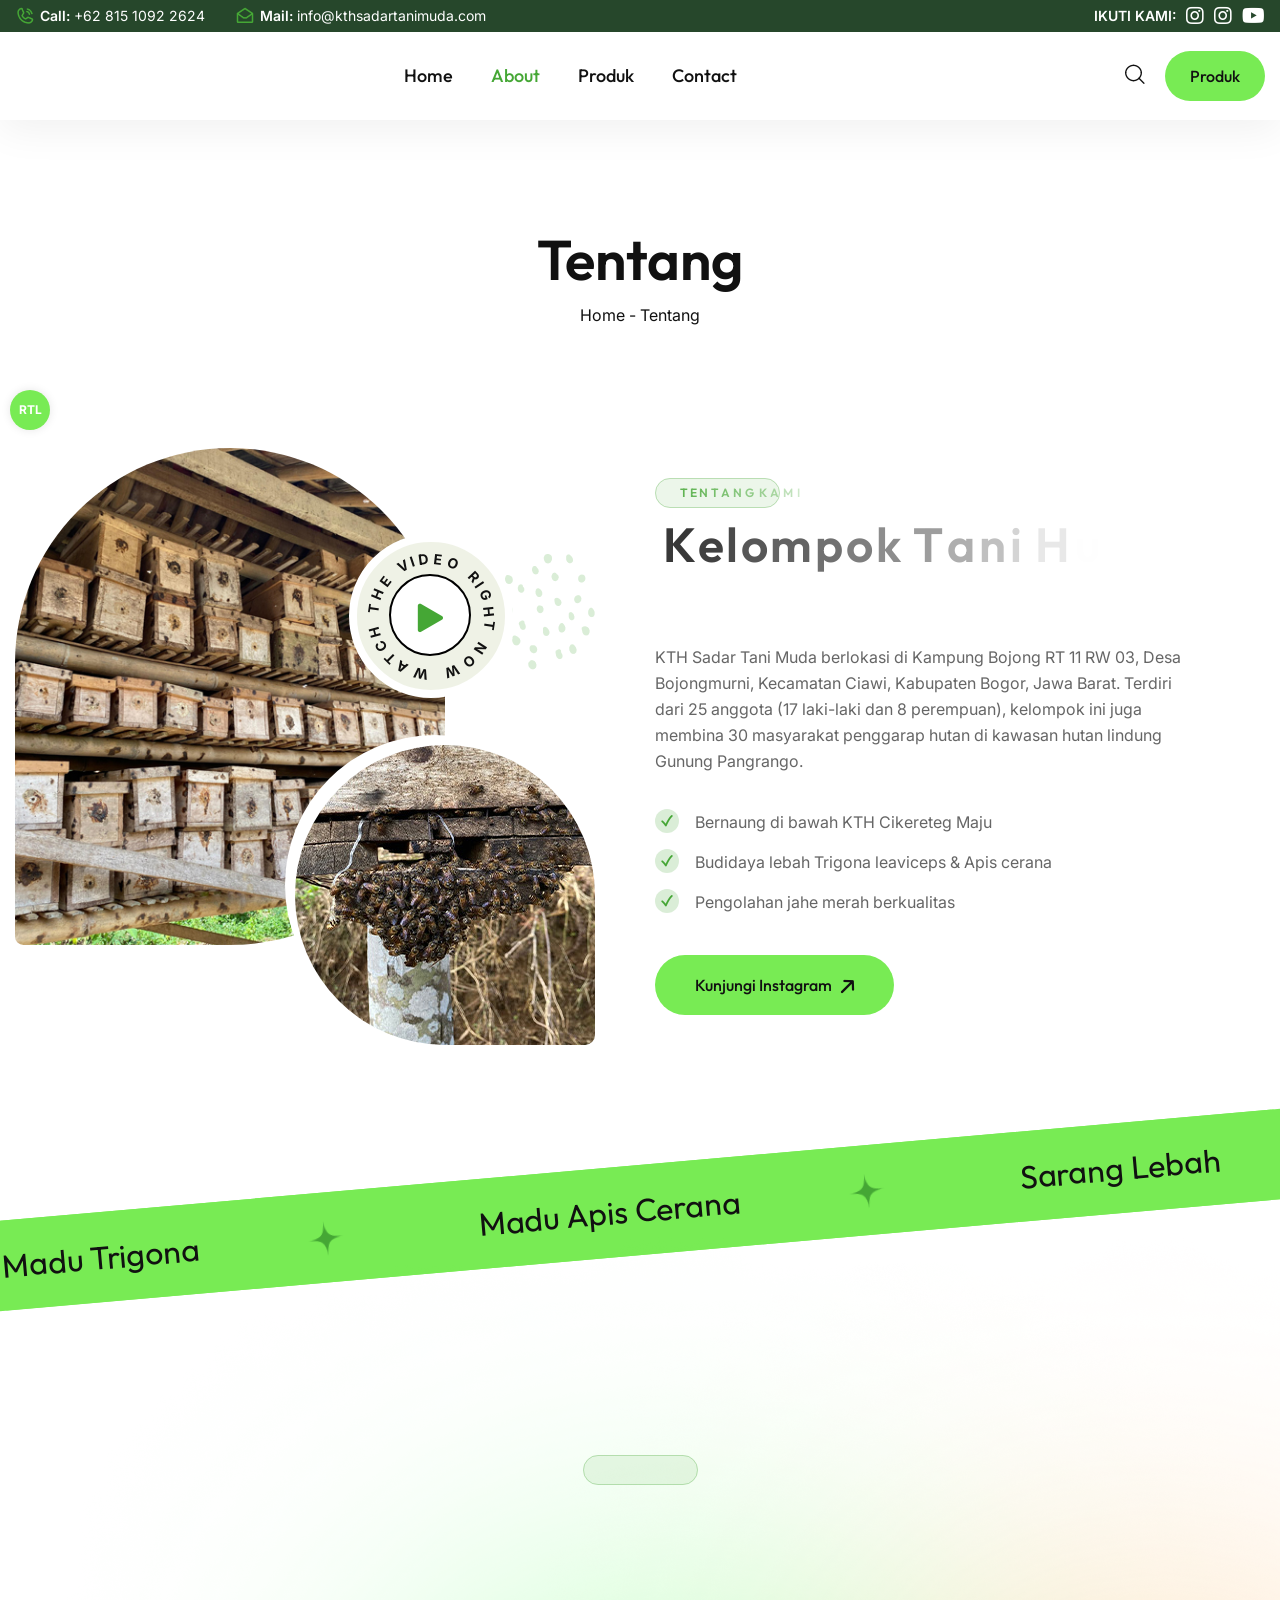
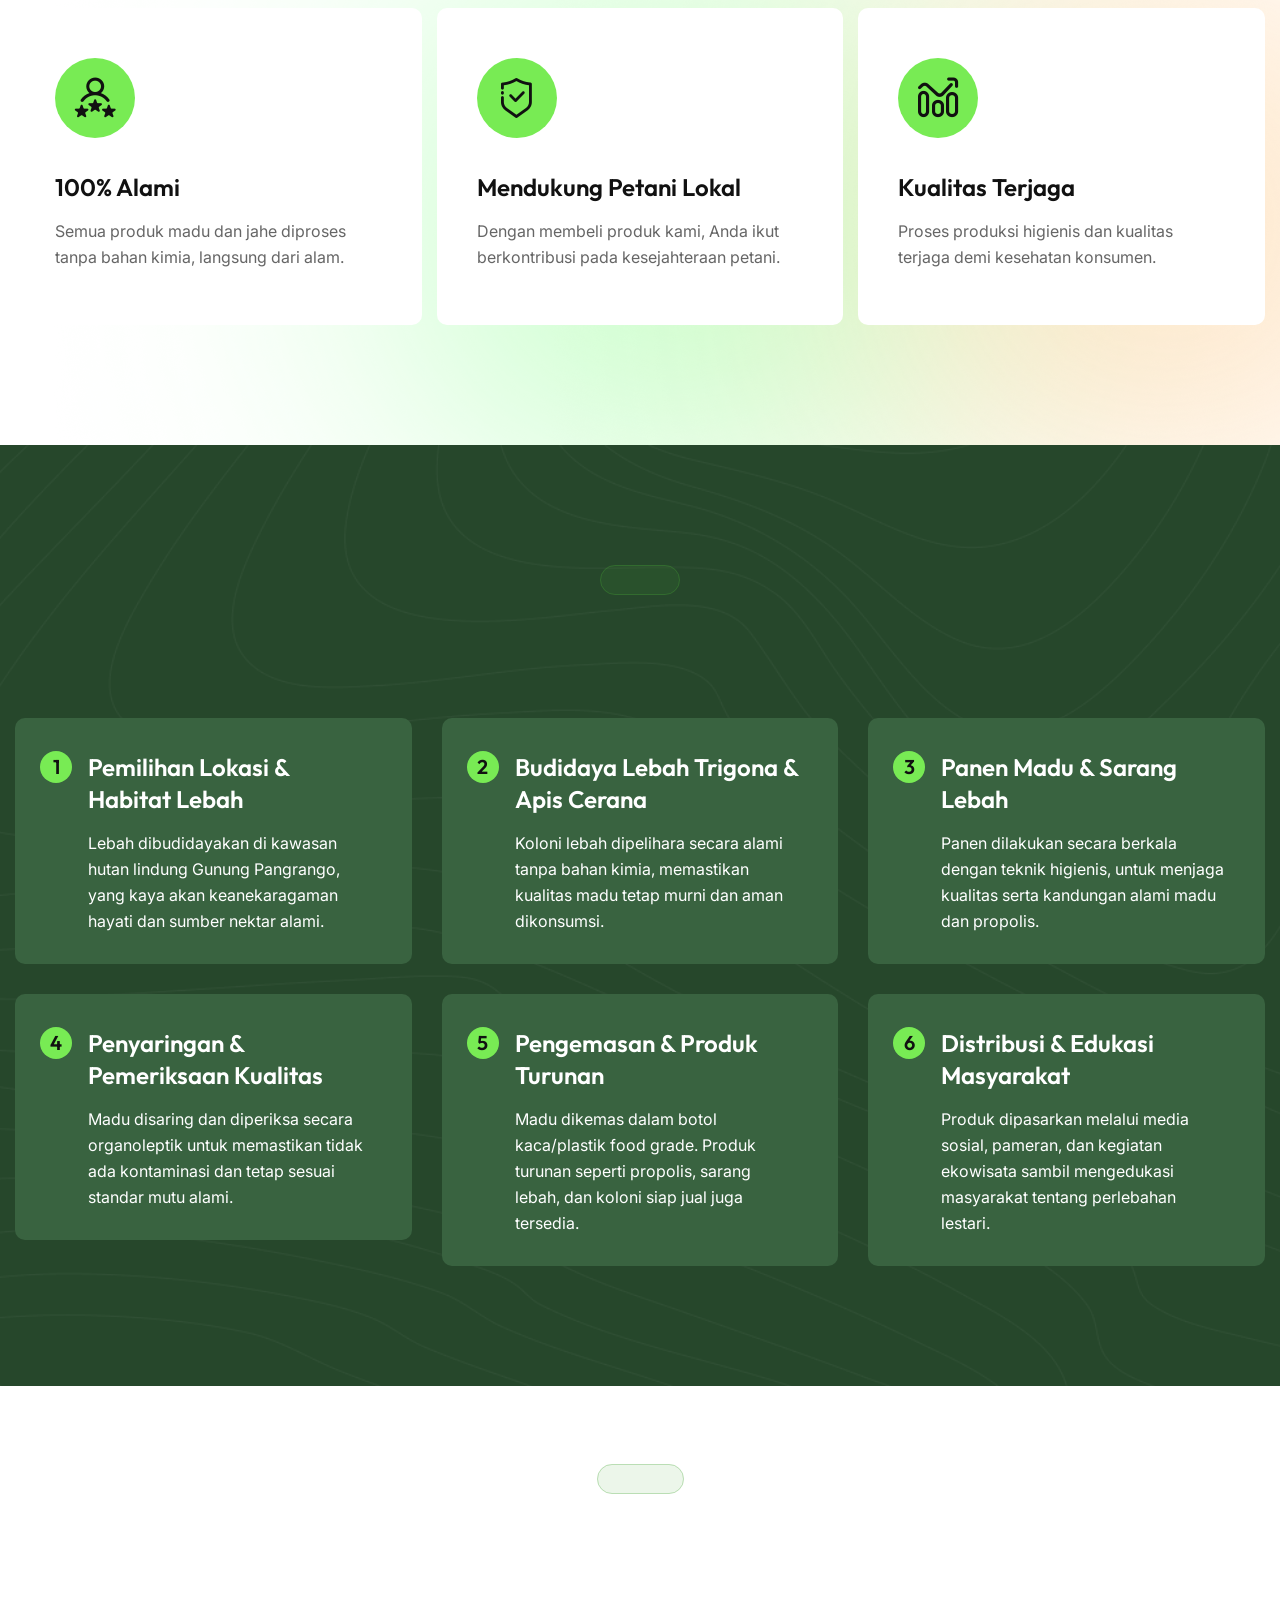
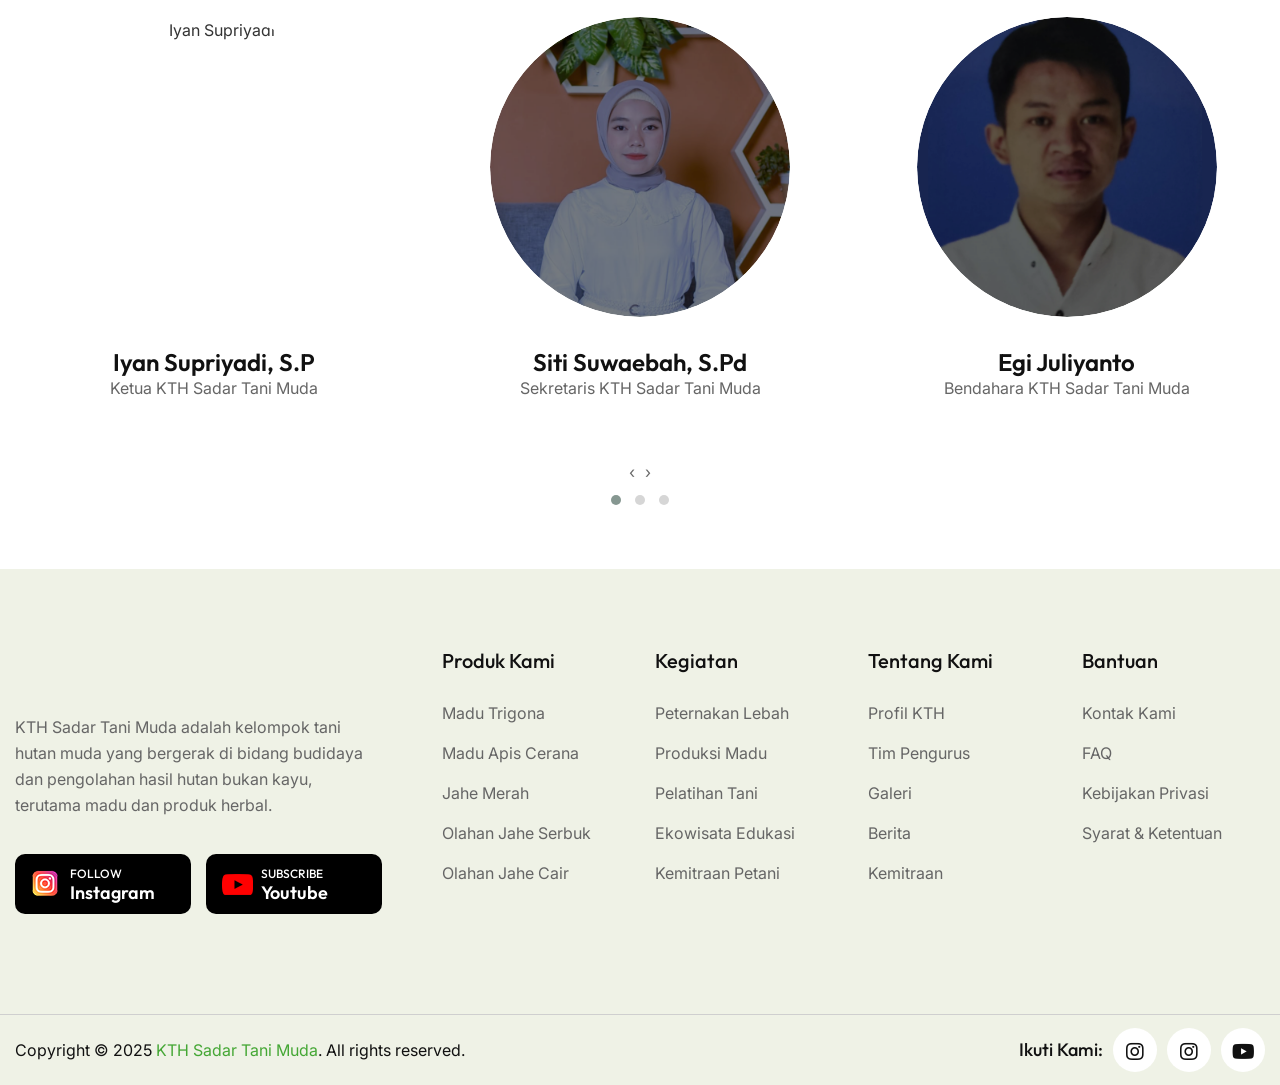
==== about.html @ c71a638d "first commit" ====
<!DOCTYPE html>
<html lang="en">
<head>
<meta charset="utf-8">
<meta http-equiv="X-UA-Compatible" content="IE=edge">
<meta name="viewport" content="width=device-width, initial-scale=1.0, maximum-scale=1.0, user-scalable=0">

<title>KTH Sadar Tani Muda - Desa Bojongmurni</title>

<!-- Fav Icon -->
<link rel="icon" href="assets/images/logo_kth.ico" type="image/x-icon">

<!-- Google Fonts -->
<link href="https://fonts.googleapis.com/css2?family=Outfit:wght@100..900&display=swap" rel="stylesheet">
<link href="https://fonts.googleapis.com/css2?family=Inter:wght@100..900&family=Outfit:wght@100..900&display=swap" rel="stylesheet">

<!-- Stylesheets -->
<link href="assets/css/font-awesome-all.css" rel="stylesheet">
<link href="assets/css/flaticon.css" rel="stylesheet">
<link href="assets/css/owl.css" rel="stylesheet">
<link href="assets/css/bootstrap.css" rel="stylesheet">
<link href="assets/css/jquery.fancybox.min.css" rel="stylesheet">
<link href="assets/css/animate.css" rel="stylesheet">
<link href="assets/css/nice-select.css" rel="stylesheet">
<link href="assets/css/odometer.css" rel="stylesheet">
<link href="assets/css/elpath.css" rel="stylesheet">
<link href="assets/css/color.css" id="jssDefault" rel="stylesheet">
<link href="assets/css/rtl.css" rel="stylesheet">
<link href="assets/css/style.css" rel="stylesheet">
<link href="assets/css/module-css/header.css" rel="stylesheet">
<link href="assets/css/module-css/page-title.css" rel="stylesheet">
<link href="assets/css/module-css/about.css" rel="stylesheet">
<link href="assets/css/module-css/clients.css" rel="stylesheet">
<link href="assets/css/module-css/chooseus.css" rel="stylesheet">
<link href="assets/css/module-css/industries.css" rel="stylesheet">
<link href="assets/css/module-css/team.css" rel="stylesheet">
<link href="assets/css/module-css/testimonial.css" rel="stylesheet">
<link href="assets/css/module-css/subscribe.css" rel="stylesheet">
<link href="assets/css/module-css/footer.css" rel="stylesheet">
<link href="assets/css/responsive.css" rel="stylesheet">
<link href="assets/css/module-css/process.css" rel="stylesheet">

</head>


<!-- page wrapper -->
<body>

    <div class="boxed_wrapper ltr">


        <!-- preloader -->
        <div class="loader-wrap">
            <div class="preloader">
                <div class="preloader-close"><i class="icon-27"></i></div>
                <div id="handle-preloader" class="handle-preloader">
                    <div class="animation-preloader">
                        <div class="spinner"></div>
                        <div class="txt-loading">
                            <span data-text-preloader="s" class="letters-loading">
                                s
                            </span>
                            <span data-text-preloader="a" class="letters-loading">
                                a
                            </span>
                            <span data-text-preloader="d" class="letters-loading">
                                d
                            </span>
                            <span data-text-preloader="a" class="letters-loading">
                                a
                            </span>
                            <span data-text-preloader="r" class="letters-loading">
                                r
                            </span>
                            <span data-text-preloader=" " class="letters-loading">
                                
                            </span>
                            <span data-text-preloader="t" class="letters-loading">
                                t
                            </span>
                            <span data-text-preloader="a" class="letters-loading">
                                a
                            </span>
                            <span data-text-preloader="n" class="letters-loading">
                                n
                            </span>
                            <span data-text-preloader="i" class="letters-loading">
                                i
                            </span>
                        </div>
                    </div>  
                </div>
            </div>
        </div>
        <!-- preloader end -->


        <!-- page-direction -->
        <div class="page_direction">
            <div class="demo-rtl direction_switch"><button class="rtl">RTL</button></div>
            <div class="demo-ltr direction_switch"><button class="ltr">LTR</button></div>
        </div>
        <!-- page-direction end -->


        <!--Search Popup-->
        <div id="search-popup" class="search-popup">
            <div class="popup-inner">
                <div class="upper-box">
                    <figure class="logo-box"><a href="index.html"><img src="assets/images/Logo_kth@4x-8.png" style="height: 45px; width: auto;" alt=""></a></figure>
                    <div class="close-search"><span class="icon-27"></span></div>
                </div>
                <div class="overlay-layer"></div>
                <div class="auto-container">
                    <div class="search-form">
                        <form method="post" action="index.html">
                            <div class="form-group">
                                <fieldset>
                                    <input type="search" class="form-control" name="search-input" value="" placeholder="Type your keyword and hit" required >
                                    <button type="submit"><i class="icon-1"></i></button>
                                </fieldset>
                            </div>
                        </form>
                    </div>
                </div>
            </div>
        </div>


        <!-- main header -->
        <header class="main-header header-style-three">
            <!-- header-top -->
<div class="header-top">
    <div class="auto-container">
        <div class="top-inner">
            <ul class="info">
                <li>
                    <img src="assets/images/icons/icon-6.png" alt="">
                    Call: <a href="tel:+6281510922624">+62 815 1092 2624</a>
                </li>
                <li>
                    <img src="assets/images/icons/icon-7.png" alt="">
                    Mail: <a href="mailto:info@kthsadartanimuda.com">info@kthsadartanimuda.com</a>
                </li>
            </ul>
            <div class="right-column">
                <ul class="social-links">
                    <li><span>Ikuti kami:</span></li>
                    <li>
                        <a href="https://www.instagram.com/kth_sadartanimuda/" target="_blank" title="Instagram KTH">
                            <i class="fab fa-instagram"></i>
                        </a>
                    </li>
                    <li>
                        <a href="https://www.instagram.com/pojok_raw_honey/" target="_blank" title="Instagram Produk">
                            <i class="fab fa-instagram"></i>
                        </a>
                    </li>
                    <li>
                        <a href="https://www.youtube.com/channel/UCb1nv2_lHt9W5WGYycVkCBQ/featured" target="_blank" title="YouTube">
                            <i class="fab fa-youtube"></i>
                        </a>
                    </li>
                </ul>
            </div>
        </div>
    </div>
</div>
<!-- header-lower -->


            <div class="header-lower">
                <div class="auto-container">
                    <div class="outer-box">
                        <figure class="logo-box"><a href="index.html"><img src="assets/images/Logo_kth@4x-8.png" style="height: 45px; width: auto;" alt=""></a></figure>
                        <div class="menu-area">
                            <!--Mobile Navigation Toggler-->
                            <div class="mobile-nav-toggler">
                                <i class="icon-bar"></i>
                                <i class="icon-bar"></i>
                                <i class="icon-bar"></i>
                            </div>
                            <nav class="main-menu navbar-expand-md navbar-light clearfix">
                                <div class="collapse navbar-collapse show clearfix" id="navbarSupportedContent">
                                    <ul class="navigation clearfix">
                                        <li><a href="index.html">Home</a>
                                        </li> 
                                        <li class="current"><a href="about.html">About</a></li>
                                        <li><a href="service.html">Produk</a>
                                        </li> 
                                        <li><a href="contact.html">Contact</a></li> 
                                    </ul>
                                </div>
                            </nav>
                        </div>
                        <div class="menu-right-content">
                            <div class="search-btn mr_20"><button class="search-toggler"><i class="icon-1"></i></button></div>
                            
                            <div class="btn-box"><a href="service.html" class="theme-btn btn-one">Produk</a></div>
                        </div>
                    </div>
                </div>
            </div>

            <!--sticky Header-->
            <div class="sticky-header">
                <div class="outer-container">
                    <div class="outer-box">
                        <figure class="logo-box"><a href="index.html"><img src="assets/images/Logo_kth@4x-8.png" style="height: 45px; width: auto;" alt=""></a></figure>
                        <div class="menu-area">
                            <nav class="main-menu clearfix">
                                <!--Keep This Empty / Menu will come through Javascript-->
                            </nav>
                        </div>
                        <div class="menu-right-content">
                            <div class="search-btn mr_20"><button class="search-toggler"><i class="icon-1"></i></button></div>
                            
                            <div class="btn-box"><a href="service.html" class="theme-btn btn-one">Produk</a></div>
                        </div>
                    </div>
                </div>
            </div>
        </header>
        <!-- main-header end -->


        <!-- Mobile Menu  -->
<div class="mobile-menu">
    <div class="menu-backdrop"></div>
    <div class="close-btn"><i class="fas fa-times"></i></div>
    <nav class="menu-box">
        <div class="nav-logo">
            <a href="index.html">
                <img src="assets/images/logo_kth2@4x-8.png" alt="KTH Logo" title="KTH Sadar Tani Muda">
            </a>
        </div>
        <div class="menu-outer">
            <!--Here Menu Will Come Automatically Via Javascript / Same Menu as in Header-->
        </div>
        <div class="contact-info">
            <h4>Kontak Kami</h4>
            <ul>
                <li>Desa Bojongmurni, Kec Ciawi, Kab Bogor</li>
                <li><a href="tel:+6281510922624">+62 815-1092-2624</a></li>
                <li><a href="mailto:kthsadartanimuda@gmail.com">kthsadartanimuda@gmail.com</a></li>
            </ul>
        </div>
        <div class="social-links">
            <ul class="clearfix">
                <li>
                    <a href="https://www.instagram.com/kth_sadartanimuda/" target="_blank">
                        <span class="fab fa-instagram"></span>
                    </a>
                </li>
                <li>
                    <a href="https://www.instagram.com/pojok_raw_honey/" target="_blank">
                        <span class="fab fa-instagram"></span>
                    </a>
                </li>
                <li>
                    <a href="https://www.youtube.com/channel/UCb1nv2_lHt9W5WGYycVkCBQ/featured" target="_blank">
                        <span class="fab fa-youtube"></span>
                    </a>
                </li>
            </ul>
        </div>
    </nav>
</div>
<!-- End Mobile Menu -->



        <!-- page-title -->
        <section class="page-title centred pt_110">
            <div class="auto-container">
                <div class="content-box">
                    <h1>Tentang</h1>
                    <ul class="bread-crumb clearfix">
                        <li><a href="index.html">Home</a></li>
                        <li>-</li>
                        <li>Tentang</li>
                    </ul>
                </div>
            </div>
        </section>
        <!-- page-title end -->


        <!-- about-style-three -->
<section class="about-style-three about-style-five">
    <div class="auto-container">
        <div class="row align-items-center">
            <!-- Left Column: Video and Images -->
            <div class="col-lg-6 col-md-12 col-sm-12 video-column">
                <div class="video_block_two">
                    <div class="video-box p_relative pb_100 pr_150 mr_30">
                        <figure class="image image-1"><img src="assets/images/resource/about-1.jpg" alt=""></figure>
                        <figure class="image image-2 z_1 p_absolute r_0 b_0"><img src="assets/images/resource/about-2.jpg" alt=""></figure>
                        <div class="shape" style="background-image: url(assets/images/shape/shape-22.png);"></div>
                        <div class="video-content">
                            <div class="curve-text z_2">
                                <span class="curved-circle">watch&nbsp;&nbsp;the&nbsp;&nbsp;video&nbsp;&nbsp;right&nbsp;&nbsp;now&nbsp;&nbsp;</span>
                            </div>
                            <a href="https://www.youtube.com/channel/UCb1nv2_lHt9W5WGYycVkCBQ/featured" class="lightbox-image video-btn" data-caption=""><i class="icon-8"></i></a>
                        </div>
                    </div>
                </div>
            </div>

            <!-- Right Column: Content -->
            <div class="col-lg-6 col-md-12 col-sm-12 content-column">
                <div class="content_block_one">
                    <div class="content-box mr_80">
                        <div class="sec-title pb_20 sec-title-animation animation-style2">
                            <span class="sub-title mb_10 title-animation">Tentang Kami</span>
                            <h2 class="title-animation">Kelompok Tani Hutan Sadar Tani Muda</h2>
                        </div>
                        <div class="text-box">
                            <p>KTH Sadar Tani Muda berlokasi di Kampung Bojong RT 11 RW 03, Desa Bojongmurni, Kecamatan Ciawi, Kabupaten Bogor, Jawa Barat. Terdiri dari 25 anggota (17 laki-laki dan 8 perempuan), kelompok ini juga membina 30 masyarakat penggarap hutan di kawasan hutan lindung Gunung Pangrango.</p>
                            <ul class="list-style-one mb_40 clearfix">
                                <li>Bernaung di bawah KTH Cikereteg Maju</li>
                                <li>Budidaya lebah Trigona leaviceps & Apis cerana</li>
                                <li>Pengolahan jahe merah berkualitas</li>
                            </ul>
                        </div>
                        <div class="btn-box">
                            <a href="https://www.instagram.com/kth_sadartanimuda/" class="theme-btn btn-one" target="_blank"><span>Kunjungi Instagram</span></a>
                        </div>
                    </div>
                </div>
            </div>
        </div>
    </div>
</section>
<!-- about-style-three end -->


<div class="slide-text">
    <div class="text-inner">
        <ul class="text-list">
            <li>Madu Trigona</li>
            <li>Madu Apis Cerana</li>
            <li>Sarang Lebah</li>
            <li>Propolis Alami</li>
            <li>Koloni Lebah Siap Budidaya</li>
            <li>Pelatihan Budidaya Lebah</li>
            <li>Peternakan Lebah Mandiri</li>
            <li>Produk Inovatif dari Madu</li>
            <li>Wisata Edukasi Lebah</li>
            <li>Kemitraan Perlebahan</li>
            <li>Madu Trigona</li>
            <li>Madu Apis Cerana</li>
            <li>Sarang Lebah</li>
            <li>Propolis Alami</li>
            <li>Koloni Lebah Siap Budidaya</li>
            <li>Pelatihan Budidaya Lebah</li>
            <li>Peternakan Lebah Mandiri</li>
            <li>Produk Inovatif dari Madu</li>
            <li>Wisata Edukasi Lebah</li>
            <li>Kemitraan Perlebahan</li>
        </ul>
    </div>
</div>

<!-- chooseus-section -->
<section class="chooseus-section pt_200 pb_90">
    <div class="pattern-layer" style="background-image: url(assets/images/shape/shape-2.png);"></div>
    <div class="auto-container">
        <div class="sec-title centred pb_60 sec-title-animation animation-style2">
            <span class="sub-title mb_10 title-animation">Kenapa Kami</span>
            <h2 class="title-animation">Keunggulan Produk KTH</h2>
        </div>
        <div class="inner-container">
            <div class="row clearfix">
                <div class="col-lg-4 col-md-6 col-sm-12 chooseus-block">
                    <div class="chooseus-block-one">
                        <div class="inner-box">
                            <div class="icon-box"><i class="icon-4"></i></div>
                            <h3><a href="#">100% Alami</a></h3>
                            <p>Semua produk madu dan jahe diproses tanpa bahan kimia, langsung dari alam.</p>
                        </div>
                    </div>
                </div>
                <div class="col-lg-4 col-md-6 col-sm-12 chooseus-block">
                    <div class="chooseus-block-one">
                        <div class="inner-box">
                            <div class="icon-box"><i class="icon-5"></i></div>
                            <h3><a href="#">Mendukung Petani Lokal</a></h3>
                            <p>Dengan membeli produk kami, Anda ikut berkontribusi pada kesejahteraan petani.</p>
                        </div>
                    </div>
                </div>
                <div class="col-lg-4 col-md-6 col-sm-12 chooseus-block">
                    <div class="chooseus-block-one">
                        <div class="inner-box">
                            <div class="icon-box"><i class="icon-6"></i></div>
                            <h3><a href="#">Kualitas Terjaga</a></h3>
                            <p>Proses produksi higienis dan kualitas terjaga demi kesehatan konsumen.</p>
                        </div>
                    </div>
                </div>
            </div>
        </div>
    </div>
</section>
<!-- chooseus-section end -->

<!-- process-section -->
<section class="process-section pt_120 pb_90">
    <div class="pattern-layer" style="background-image: url(assets/images/shape/shape-3.png);"></div>
    <div class="auto-container">
        <div class="sec-title light centred pb_60 sec-title-animation animation-style2">
            <span class="sub-title mb_10 title-animation">Proses</span>
            <h2 class="title-animation">Tahapan Produksi Madu KTH Sadar Tani Muda</h2>
        </div>
        <div class="tabs-box">
            <div class="tabs-content">
                <div class="tab active-tab" id="tab-1">
                    <div class="row clearfix">

                        <!-- Step 1 -->
                        <div class="col-lg-4 col-md-6 col-sm-12 processing-block">
                            <div class="processing-block-one">
                                <div class="inner-box">
                                    <span class="count-text">1</span>
                                    <h3><a href="#">Pemilihan Lokasi & Habitat Lebah</a></h3>
                                    <p>Lebah dibudidayakan di kawasan hutan lindung Gunung Pangrango, yang kaya akan keanekaragaman hayati dan sumber nektar alami.</p>
                                </div>
                            </div>
                        </div>

                        <!-- Step 2 -->
                        <div class="col-lg-4 col-md-6 col-sm-12 processing-block">
                            <div class="processing-block-one">
                                <div class="inner-box">
                                    <span class="count-text">2</span>
                                    <h3><a href="#">Budidaya Lebah Trigona & Apis Cerana</a></h3>
                                    <p>Koloni lebah dipelihara secara alami tanpa bahan kimia, memastikan kualitas madu tetap murni dan aman dikonsumsi.</p>
                                </div>
                            </div>
                        </div>

                        <!-- Step 3 -->
                        <div class="col-lg-4 col-md-6 col-sm-12 processing-block">
                            <div class="processing-block-one">
                                <div class="inner-box">
                                    <span class="count-text">3</span>
                                    <h3><a href="#">Panen Madu & Sarang Lebah</a></h3>
                                    <p>Panen dilakukan secara berkala dengan teknik higienis, untuk menjaga kualitas serta kandungan alami madu dan propolis.</p>
                                </div>
                            </div>
                        </div>

                        <!-- Step 4 -->
                        <div class="col-lg-4 col-md-6 col-sm-12 processing-block">
                            <div class="processing-block-one">
                                <div class="inner-box">
                                    <span class="count-text">4</span>
                                    <h3><a href="#">Penyaringan & Pemeriksaan Kualitas</a></h3>
                                    <p>Madu disaring dan diperiksa secara organoleptik untuk memastikan tidak ada kontaminasi dan tetap sesuai standar mutu alami.</p>
                                </div>
                            </div>
                        </div>

                        <!-- Step 5 -->
                        <div class="col-lg-4 col-md-6 col-sm-12 processing-block">
                            <div class="processing-block-one">
                                <div class="inner-box">
                                    <span class="count-text">5</span>
                                    <h3><a href="#">Pengemasan & Produk Turunan</a></h3>
                                    <p>Madu dikemas dalam botol kaca/plastik food grade. Produk turunan seperti propolis, sarang lebah, dan koloni siap jual juga tersedia.</p>
                                </div>
                            </div>
                        </div>

                        <!-- Step 6 -->
                        <div class="col-lg-4 col-md-6 col-sm-12 processing-block">
                            <div class="processing-block-one">
                                <div class="inner-box">
                                    <span class="count-text">6</span>
                                    <h3><a href="#">Distribusi & Edukasi Masyarakat</a></h3>
                                    <p>Produk dipasarkan melalui media sosial, pameran, dan kegiatan ekowisata sambil mengedukasi masyarakat tentang perlebahan lestari.</p>
                                </div>
                            </div>
                        </div>

                    </div>
                </div>
            </div>
        </div>
    </div>
</section>
<!-- process-section end -->

<br>
<br>
<br>


        <!-- team-section -->
<section class="team-section z_1 centred pt_0 pb_0">
    <div class="auto-container">
        <div class="sec-title pb_60 sec-title-animation animation-style2">
            <span class="sub-title mb_10 title-animation">Tim Kami</span>
            <h2 class="title-animation">KTH Sadar Tani Muda</h2>
        </div>

        <div class="team-carousel owl-carousel owl-theme">

            <!-- Ketua -->
            <div class="team-block-one">
                <div class="inner-box">
                    <div class="image-box">
                        <figure class="image"><img src="assets/images/ketua.png" style="width: 300px; height: 300px; filter: brightness(50%);" alt="Iyan Supriyadi"></figure>
                        <figure class="overlay-image"><img src="assets/images/ketua.png" style="width: 300px; height: 300px;" alt="Iyan Supriyadi"></figure>
                    </div>
                    <div class="lower-content">
                        <h3>Iyan Supriyadi, S.P</h3>
                        <span class="designation">Ketua KTH Sadar Tani Muda</span>
                    </div>
                </div>
            </div>

            <!-- Sekretaris -->
            <div class="team-block-one">
                <div class="inner-box">
                    <div class="image-box">
                        <figure class="image"><img src="assets/images/siti.png" style="width: 300px; height: 300px; filter: brightness(50%);" alt="Iyan Supriyadi"></figure>
                        <figure class="overlay-image"><img src="assets/images/siti.png" style="width: 300px; height: 300px;" alt="Iyan Supriyadi"></figure>
                    </div>
                    <div class="lower-content">
                        <h3>Siti Suwaebah, S.Pd</h3>
                        <span class="designation">Sekretaris KTH Sadar Tani Muda</span>
                    </div>
                </div>
            </div>

            <!-- Bendahara -->
            <div class="team-block-one">
                <div class="inner-box">
                    <div class="image-box">
                        <figure class="image"><img src="assets/images/bendahara.png" style="width: 300px; height: 300px; filter: brightness(50%);" alt="Egi Juliyanto"></figure>
                        <figure class="overlay-image"><img src="assets/images/bendahara.png" style="width: 300px; height: 300px;" alt="Egi Juliyanto"></figure>
                    </div>
                    <div class="lower-content">
                        <h3>Egi Juliyanto</h3>
                        <span class="designation">Bendahara KTH Sadar Tani Muda</span>
                    </div>
                </div>
            </div>

            <!-- Anggota -->
            <div class="team-block-one">
                <div class="inner-box">
                    <div class="image-box">
                        <figure class="image"><img src="assets/images/sidiq.png" style="width: 300px; height: 300px; filter: brightness(50%);" alt="Muhammad Sidiq Haryadi S"></figure>
                        <figure class="overlay-image"><img src="assets/images/sidiq.png" style="width: 300px; height: 300px;" alt="Muhammad Sidiq Haryadi S"></figure>
                    </div>
                    <div class="lower-content">
                        <h3>Muhammad Sidiq Haryadi S</h3>
                        <span class="designation">J0417221087</span>
                    </div>
                </div>
            </div>

            <div class="team-block-one">
                <div class="inner-box">
                    <div class="image-box">
                        <figure class="image"><img src="assets/images/noviana.png" style="width: 300px; height: 300px; filter: brightness(50%);" alt="Noviana Yuliawati"></figure>
                        <figure class="overlay-image"><img src="assets/images/noviana.png" style="width: 300px; height: 300px;" alt="Noviana Yuliawati"></figure>
                    </div>
                    <div class="lower-content">
                        <h3>Noviana Yuliawati</h3>
                        <span class="designation">J0417221025</span>
                    </div>
                </div>
            </div>

            <div class="team-block-one">
                <div class="inner-box">
                    <div class="image-box">
                        <figure class="image"><img src="assets/images/arina.png" style="width: 300px; height: 300px; filter: brightness(50%);" alt="Arina Destyana Chaerani"></figure>
                        <figure class="overlay-image"><img src="assets/images/arina.png" style="width: 300px; height: 300px;" alt="Arina Destyana Chaerani"></figure>
                    </div>
                    <div class="lower-content">
                        <h3>Arina Destyana Chaerani</h3>
                        <span class="designation">J0417221013</span>
                    </div>
                </div>
            </div>

            <div class="team-block-one">
                <div class="inner-box">
                    <div class="image-box">
                        <figure class="image"><img src="assets/images/pesalmen.png" style="width: 300px; height: 300px; filter: brightness(50%);" alt="Pesalmen Butarbutar"></figure>
                        <figure class="overlay-image"><img src="assets/images/pesalmen.png" style="width: 300px; height: 300px;" alt="Pesalmen Butarbutar"></figure>
                    </div>
                    <div class="lower-content">
                        <h3>Pesalmen Butarbutar</h3>
                        <span class="designation">J0317211103</span>
                    </div>
                </div>
            </div>

            <div class="team-block-one">
                <div class="inner-box">
                    <div class="image-box">
                        <figure class="image"><img src="assets/images/bima.png" style="width: 300px; height: 300px; filter: brightness(50%);" alt="Bima Yeremia Hutahaean"></figure>
                        <figure class="overlay-image"><img src="assets/images/bima.png" style="width: 300px; height: 300px;" alt="Bima Yeremia Hutahaean"></figure>
                    </div>
                    <div class="lower-content">
                        <h3>Bima Yeremia Hutahaean</h3>
                        <span class="designation">J0417221060</span>
                    </div>
                </div>
            </div>

            <div class="team-block-one">
                <div class="inner-box">
                    <div class="image-box">
                        <figure class="image"><img src="assets/images/ribka.png" style="width: 300px; height: 300px; filter: brightness(50%);" alt="Ribka Wahyuni"></figure>
                        <figure class="overlay-image"><img src="assets/images/ribka.png" style="width: 300px; height: 300px;" alt="Ribka Wahyuni"></figure>
                    </div>
                    <div class="lower-content">
                        <h3>Ribka Wahyuni</h3>
                        <span class="designation">J0417221031</span>
                    </div>
                </div>
            </div>

        </div>
    </div>
</section>
<!-- team-section end -->


<!-- JQuery & Owl Carousel JS -->
<script src="https://cdnjs.cloudflare.com/ajax/libs/jquery/3.7.1/jquery.min.js"></script>
<script src="https://cdnjs.cloudflare.com/ajax/libs/OwlCarousel2/2.3.4/owl.carousel.min.js"></script>

<script>
$(document).ready(function(){
  $(".team-carousel").owlCarousel({
    loop: true,
    margin: 30,
    nav: true,
    dots: true,
    autoplay: true,
    autoplayTimeout: 4000,
    smartSpeed: 600,
    responsive: {
      0: { items: 1 },
      600: { items: 2 },
      1000: { items: 3 }
    }
  });
});
</script>

<!-- Owl Carousel CSS -->
<link rel="stylesheet" href="https://cdnjs.cloudflare.com/ajax/libs/OwlCarousel2/2.3.4/assets/owl.carousel.min.css" />
<link rel="stylesheet" href="https://cdnjs.cloudflare.com/ajax/libs/OwlCarousel2/2.3.4/assets/owl.theme.default.min.css" />



        <br>
        <br>


        


        <!-- main-footer -->
<footer class="main-footer home-2">
    <div class="widget-section p_relative pt_80 pb_100">
        <div class="auto-container">
            <div class="row clearfix">
                <div class="col-lg-4 col-md-6 col-sm-12 footer-column">
                    <div class="footer-widget logo-widget mr_30">
                        <figure class="footer-logo mb_20">
                            <a href="index.html"><img src="assets/images/Logo_kth@4x-8.png" style="height: 45px; width: auto;" alt=""></a>
                        </figure>
                        <p>KTH Sadar Tani Muda adalah kelompok tani hutan muda yang bergerak di bidang budidaya dan pengolahan hasil hutan bukan kayu, terutama madu dan produk herbal.</p>
                        <div class="download-btn">
                            <a href="https://www.instagram.com/kth_sadartanimuda/" class="play-store">
                                <img src="assets/images/icons/icon-4.png" alt="">
                                <span>Follow</span>
                                Instagram
                            </a>
                            <a href="https://www.youtube.com/channel/UCb1nv2_lHt9W5WGYycVkCBQ/featured" class="play-store">
                                <img src="assets/images/icons/icon-5.png" alt="">
                                <span>Subscribe</span>
                                Youtube
                            </a>
                        </div>
                    </div>
                </div>
                <div class="col-lg-2 col-md-4 col-sm-12 footer-column">
                    <div class="footer-widget links-widget">
                        <div class="widget-title">
                            <h4>Produk Kami</h4>
                        </div>
                        <div class="widget-content">
                            <ul class="links-list clearfix">
                                <li><a href="#">Madu Trigona</a></li>
                                <li><a href="#">Madu Apis Cerana</a></li>
                                <li><a href="#">Jahe Merah</a></li>
                                <li><a href="#">Olahan Jahe Serbuk</a></li>
                                <li><a href="#">Olahan Jahe Cair</a></li>
                            </ul>
                        </div>
                    </div>
                </div>
                <div class="col-lg-2 col-md-4 col-sm-12 footer-column">
                    <div class="footer-widget links-widget">
                        <div class="widget-title">
                            <h4>Kegiatan</h4>
                        </div>
                        <div class="widget-content">
                            <ul class="links-list clearfix">
                                <li><a href="#">Peternakan Lebah</a></li>
                                <li><a href="#">Produksi Madu</a></li>
                                <li><a href="#">Pelatihan Tani</a></li>
                                <li><a href="#">Ekowisata Edukasi</a></li>
                                <li><a href="#">Kemitraan Petani</a></li>
                            </ul>
                        </div>
                    </div>
                </div>
                <div class="col-lg-2 col-md-4 col-sm-12 footer-column">
                    <div class="footer-widget links-widget">
                        <div class="widget-title">
                            <h4>Tentang Kami</h4>
                        </div>
                        <div class="widget-content">
                            <ul class="links-list clearfix">
                                <li><a href="about.html">Profil KTH</a></li>
                                <li><a href="#">Tim Pengurus</a></li>
                                <li><a href="#">Galeri</a></li>
                                <li><a href="blog.html">Berita</a></li>
                                <li><a href="#">Kemitraan</a></li>
                            </ul>
                        </div>
                    </div>
                </div>
                <div class="col-lg-2 col-md-4 col-sm-12 footer-column">
                    <div class="footer-widget links-widget">
                        <div class="widget-title">
                            <h4>Bantuan</h4>
                        </div>
                        <div class="widget-content">
                            <ul class="links-list clearfix">
                                <li><a href="contact.html">Kontak Kami</a></li>
                                <li><a href="#">FAQ</a></li>
                                <li><a href="#">Kebijakan Privasi</a></li>
                                <li><a href="#">Syarat & Ketentuan</a></li>
                            </ul>
                        </div>
                    </div>
                </div>
            </div>
        </div>
    </div>
    <div class="footer-bottom">
        <div class="auto-container">
            <div class="bottom-inner">
                <div class="copyright">
                    <p>Copyright &copy; 2025 <a href="index.html">KTH Sadar Tani Muda</a>. All rights reserved.</p>
                </div>
                <ul class="social-links">
                    <li><h5>Ikuti Kami:</h5></li>
                    <li><a href="https://www.instagram.com/kth_sadartanimuda/" target="_blank" title="Instagram KTH"><i class="fab fa-instagram"></i></a></li>
                    <li><a href="https://www.instagram.com/pojok_raw_honey/" target="_blank" title="Instagram Produk"><i class="fab fa-instagram"></i></a></li>
                    <li><a href="https://www.youtube.com/channel/UCb1nv2_lHt9W5WGYycVkCBQ/featured" target="_blank" title="Subscribe YouTube"><i class="fab fa-youtube"></i></a></li>
                </ul>
            </div>
        </div>
    </div>
</footer>
<!-- main-footer end -->




        <!--Scroll to top-->
        <div class="scroll-to-top">
            <svg class="scroll-top-inner" viewBox="-1 -1 102 102">
                <path d="M50,1 a49,49 0 0,1 0,98 a49,49 0 0,1 0,-98" />
            </svg>
        </div>
        
    </div>


    <!-- jequery plugins -->
    <script src="assets/js/jquery.js"></script>
    <script src="assets/js/bootstrap.min.js"></script>
    <script src="assets/js/owl.js"></script>
    <script src="assets/js/wow.js"></script>
    <script src="assets/js/validation.js"></script>
    <script src="assets/js/jquery.fancybox.js"></script>
    <script src="assets/js/appear.js"></script>
    <script src="assets/js/isotope.js"></script>
    <script src="assets/js/parallax-scroll.js"></script>
    <script src="assets/js/jquery.nice-select.min.js"></script>
    <script src="assets/js/scrolltop.min.js"></script>
    <script src="assets/js/gsap.js"></script>
    <script src="assets/js/ScrollTrigger.js"></script>
    <script src="assets/js/SplitText.js"></script>
    <script src="assets/js/language.js"></script>
    <script src="assets/js/jquery-ui.js"></script>
    <script src="assets/js/lenis.min.js"></script>
    <script src="assets/js/odometer.js"></script>
    <script src="assets/js/jquery.lettering.min.js"></script>
    <script src="assets/js/jquery.circleType.js"></script>

    <!-- main-js -->
    <script src="assets/js/script.js"></script>

</body><!-- End of .page_wrapper -->
</html>
---- assets/css/flaticon.css ----
@font-face {
  font-family: 'icomoon';
  src:  url('../fonts/icomoon.eot?tin97q');
  src:  url('../fonts/icomoon.eot?tin97q#iefix') format('embedded-opentype'),
    url('../fonts/icomoon.ttf?tin97q') format('truetype'),
    url('../fonts/icomoon.woff?tin97q') format('woff'),
    url('../fonts/icomoon.svg?tin97q#icomoon') format('svg');
  font-weight: normal;
  font-style: normal;
  font-display: block;
}

[class^="icon-"], [class*=" icon-"] {
  /* use !important to prevent issues with browser extensions that change fonts */
  font-family: 'icomoon' !important;
  speak: never;
  font-style: normal;
  font-weight: normal;
  font-variant: normal;
  text-transform: none;
  line-height: 1;

  /* Better Font Rendering =========== */
  -webkit-font-smoothing: antialiased;
  -moz-osx-font-smoothing: grayscale;
}

.icon-1:before {
  content: "\e900";
}
.icon-2:before {
  content: "\e901";
}
.icon-3:before {
  content: "\e902";
}
.icon-4:before {
  content: "\e903";
}
.icon-5:before {
  content: "\e904";
}
.icon-6:before {
  content: "\e905";
}
.icon-7:before {
  content: "\e906";
}
.icon-8:before {
  content: "\e907";
}
.icon-9:before {
  content: "\e908";
}
.icon-10:before {
  content: "\e909";
}
.icon-11:before {
  content: "\e90a";
}
.icon-12:before {
  content: "\e90b";
}
.icon-13:before {
  content: "\e90c";
}
.icon-14:before {
  content: "\e90d";
}
.icon-15:before {
  content: "\e90e";
}
.icon-16:before {
  content: "\e90f";
}
.icon-17:before {
  content: "\e910";
}
.icon-18:before {
  content: "\e911";
}
.icon-19:before {
  content: "\e912";
}
.icon-20:before {
  content: "\e913";
}
.icon-21:before {
  content: "\e914";
}
.icon-22:before {
  content: "\e915";
}
.icon-23:before {
  content: "\e916";
}
.icon-24:before {
  content: "\e917";
}
.icon-25:before {
  content: "\e918";
}
.icon-26:before {
  content: "\e919";
}
.icon-27:before {
  content: "\e91a";
}
.icon-28:before {
  content: "\e91b";
}
.icon-29:before {
  content: "\e91c";
}
.icon-30:before {
  content: "\e91d";
}
.icon-31:before {
  content: "\e91e";
}
.icon-32:before {
  content: "\e91f";
}
.icon-33:before {
  content: "\e920";
}
.icon-34:before {
  content: "\e921";
}
.icon-35:before {
  content: "\e922";
}
.icon-36:before {
  content: "\e923";
}
.icon-37:before {
  content: "\e924";
}
.icon-38:before {
  content: "\e925";
}
.icon-39:before {
  content: "\e926";
}
.icon-40:before {
  content: "\e927";
}
.icon-41:before {
  content: "\e928";
}
.icon-42:before {
  content: "\e929";
}
.icon-43:before {
  content: "\e92a";
}
.icon-44:before {
  content: "\e92b";
}
.icon-45:before {
  content: "\e92c";
}
.icon-46:before {
  content: "\e92d";
}
.icon-47:before {
  content: "\e92e";
}
---- assets/css/nice-select.css ----
.nice-select {
  -webkit-tap-highlight-color: transparent;
  box-sizing: border-box;
  clear: both;
  cursor: pointer;
  display: block;
  font-family: inherit;
  font-size: 14px;
  font-weight: normal;
  outline: none;
  position: relative;
  -webkit-transition: all 0.2s ease-in-out;
  transition: all 0.2s ease-in-out;
  -webkit-user-select: none;
     -moz-user-select: none;
      -ms-user-select: none;
          user-select: none;
  white-space: nowrap;
  width: auto; }
  .nice-select:hover {
    border-color: #dbdbdb; }
  .nice-select:active, .nice-select.open, .nice-select:focus {
    border-color: #999; }
  .nice-select.open .list {
    opacity: 1;
    pointer-events: auto;
    -webkit-transform: scale(1) translateY(0);
        -ms-transform: scale(1) translateY(0);
            transform: scale(1) translateY(0); }
  .nice-select.disabled {
    border-color: #ededed;
    color: #999;
    pointer-events: none; }
    .nice-select.disabled:after {
      border-color: #cccccc; }
  .nice-select.wide {
    width: 100%; }
    .nice-select.wide .list {
      left: 0 !important;
      right: 0 !important; }
  .nice-select.right {
    float: right; }
    .nice-select.right .list {
      left: auto;
      right: 0; }
  .nice-select.small {
    font-size: 12px;
    height: 36px;
    line-height: 34px; }
    .nice-select.small:after {
      height: 4px;
      width: 4px; }
    .nice-select.small .option {
      line-height: 34px;
      min-height: 34px; }
  .nice-select .list {
    background-color: #fff;
    border-radius: 5px;
    box-shadow: 0 0 0 1px rgba(68, 68, 68, 0.11);
    box-sizing: border-box;
    margin-top: 4px;
    opacity: 0;
    overflow: hidden;
    padding: 0;
    pointer-events: none;
    position: absolute;
    top: 100%;
    left: 0;
    -webkit-transform-origin: 50% 0;
        -ms-transform-origin: 50% 0;
            transform-origin: 50% 0;
    -webkit-transform: scale(0.75) translateY(-21px);
        -ms-transform: scale(0.75) translateY(-21px);
            transform: scale(0.75) translateY(-21px);
    -webkit-transition: all 0.2s cubic-bezier(0.5, 0, 0, 1.25), opacity 0.15s ease-out;
    transition: all 0.2s cubic-bezier(0.5, 0, 0, 1.25), opacity 0.15s ease-out;
    z-index: 9; }
    .nice-select .list:hover .option:not(:hover) {
      background-color: transparent !important; }
  .nice-select .option {
    cursor: pointer;
    font-weight: 400;
    line-height: 40px;
    list-style: none;
    min-height: 40px;
    outline: none;
    padding-left: 18px;
    padding-right: 29px;
    text-align: left;
    -webkit-transition: all 0.2s;
    transition: all 0.2s; }
    .nice-select .option:hover, .nice-select .option.focus, .nice-select .option.selected.focus {
      background-color: #f6f6f6; }
    .nice-select .option.selected {
      font-weight: bold; }
    .nice-select .option.disabled {
      background-color: transparent;
      color: #999;
      cursor: default; }

.no-csspointerevents .nice-select .list {
  display: none; }

.no-csspointerevents .nice-select.open .list {
  display: block; }
---- assets/css/odometer.css ----
.odometer.odometer-auto-theme,.odometer.odometer-theme-default{display:inline-block;vertical-align:middle;position:relative}.odometer.odometer-auto-theme .odometer-digit,.odometer.odometer-theme-default .odometer-digit{vertical-align:middle;position:relative}.odometer.odometer-auto-theme .odometer-digit .odometer-digit-spacer,.odometer.odometer-theme-default .odometer-digit .odometer-digit-spacer{display:inline-block;vertical-align:middle;visibility:hidden}.odometer.odometer-auto-theme .odometer-digit .odometer-digit-inner,.odometer.odometer-theme-default .odometer-digit .odometer-digit-inner{text-align:left;display:block;position:absolute;top:0;left:0;right:0;bottom:0;overflow:hidden}.odometer.odometer-auto-theme .odometer-digit .odometer-ribbon,.odometer.odometer-theme-default .odometer-digit .odometer-ribbon{display:block}.odometer.odometer-auto-theme .odometer-digit .odometer-ribbon-inner,.odometer.odometer-theme-default .odometer-digit .odometer-ribbon-inner{display:block;-webkit-backface-visibility:hidden}.odometer.odometer-auto-theme .odometer-digit .odometer-value,.odometer.odometer-theme-default .odometer-digit .odometer-value{display:block;-webkit-transform:translateZ(0)}.odometer.odometer-auto-theme .odometer-digit .odometer-value.odometer-last-value,.odometer.odometer-theme-default .odometer-digit .odometer-value.odometer-last-value{position:absolute}.odometer.odometer-auto-theme.odometer-animating-up .odometer-ribbon-inner,.odometer.odometer-theme-default.odometer-animating-up .odometer-ribbon-inner{-webkit-transition:-webkit-transform 2s;-moz-transition:-moz-transform 2s;-ms-transition:-ms-transform 2s;-o-transition:-o-transform 2s;transition:transform 2s}.odometer.odometer-auto-theme.odometer-animating-up.odometer-animating .odometer-ribbon-inner,.odometer.odometer-theme-default.odometer-animating-up.odometer-animating .odometer-ribbon-inner{-webkit-transform:translateY(-100%);-moz-transform:translateY(-100%);-ms-transform:translateY(-100%);-o-transform:translateY(-100%);transform:translateY(-100%)}.odometer.odometer-auto-theme.odometer-animating-down .odometer-ribbon-inner,.odometer.odometer-theme-default.odometer-animating-down .odometer-ribbon-inner{-webkit-transform:translateY(-100%);-moz-transform:translateY(-100%);-ms-transform:translateY(-100%);-o-transform:translateY(-100%);transform:translateY(-100%)}.odometer.odometer-auto-theme.odometer-animating-down.odometer-animating .odometer-ribbon-inner,.odometer.odometer-theme-default.odometer-animating-down.odometer-animating .odometer-ribbon-inner{-webkit-transition:-webkit-transform 2s;-moz-transition:-moz-transform 2s;-ms-transition:-ms-transform 2s;-o-transition:-o-transform 2s;transition:transform 2s;-webkit-transform:translateY(0);-moz-transform:translateY(0);-ms-transform:translateY(0);-o-transform:translateY(0);transform:translateY(0)}.odometer.odometer-auto-theme,.odometer.odometer-theme-default{}.odometer.odometer-auto-theme .odometer-value,.odometer.odometer-theme-default .odometer-value{text-align:center}
---- assets/css/elpath.css ----
/* Elementpath css */

/* 
el_01 
color
*/
.color_blue {
    color: #7f27d8;
}
.color_purple {
    color: #6f42c1;
}
.color_pink {
    color: #d63384;
}
.color_red {
    color: #dc3545;
}
.color_orange {
    color: #fd7e14;
}
.color_yellow {
    color: #ffc107;
}
.color_green {
    color: #198754;
}
.color_gray {
    color: #6c757d;
}
.color_gray_dark {
    color: #343a40;
}
.color_light {
    color: #f8f9fa;
}
.color_dark {
    color: #212529;
}
.color_black{
    color: #000000;
}

/* 
el_02 
background
*/
.bg_blue {
    background-color: #7f27d8;
}
.bg_purple {
    background-color: #6f42c1;
}
.bg_pink {
    background-color: #d63384;
}
.bg_red {
    background-color: #dc3545;
}
.bg_orange {
    background-color: #fd7e14;
}
.bg_yellow {
    background-color: #ffc107;
}
.bg_green {
    background-color: #198754;;
}
.bg_gray {
    background-color: #6c757d;
}
.bg_gray-dark {
    background-color: #343a40;
}
.bg_light {
    background-color: #f8f9fa;
}
.bg_dark {
    background-color: #212529;
}
.bg_cover {
    background-size: cover;
}
.bg_contain {
    background-size: contain;
}
.bg_fixed {
    background-attachment: fixed;
}
.bg_top {
    background-position: top;
}
.bg_right {
    background-position: right;
}
.bg_bottom {
    background-position: bottom;
}
.bg_left {
    background-position: left;
}
.bg_center {
    background-position: center;
}
/* 
el_03 
display
*/
.d_block {
    display: block;
}
.d_iblock {
    display: inline-block;
}
.d_flex {
    display: flex;
}
.d_table {
    display: table;
}
.d_tcell {
    display: table-cell;
}
.d_none {
    display: none;
}
/* 
el_04 
position
*/
.p_relative {
    position: relative;
}
.p_absolute {
    position: absolute;
}
.p_fixed {
    position: fixed;
}
/* 
el_05 
Border
*/
.border {
    border: 1px solid #ddd;
}
.border_top {
    border-top: 1px solid #ddd;
}
.border_right {
    border-right: 1px solid #ddd;
}
.border_bottom {
    border-bottom: 1px solid #ddd;
}
.border_left {
    border-left: 1px solid #ddd;
}
/* 
el_06 
Transition
*/
.tran_3 {
    transition: .3s;
}
.tran_4 {
    transition: .4s;
}
.tran_5 {
    transition: .5s;
}
/* 
el_07 
Font size
*/
.fs_0 {
    font-size: 0;
}
.fs_1 {
    font-size: 1px;
}
.fs_2 {
    font-size: 2px;
}
.fs_3 {
    font-size: 3px;
}
.fs_4 {
    font-size: 4px;
}
.fs_5 {
    font-size: 5px;
}
.fs_6 {
    font-size: 6px;
}
.fs_7 {
    font-size: 7px;
}
.fs_8 {
    font-size: 8px;
}
.fs_9 {
    font-size: 9px;
}
.fs_10 {
    font-size: 10px;
}
.fs_11 {
    font-size: 11px;
}
.fs_12 {
    font-size: 12px;
}
.fs_13 {
    font-size: 13px;
}
.fs_14 {
    font-size: 14px;
}
.fs_15 {
    font-size: 15px;
}
.fs_16 {
    font-size: 16px;
}
.fs_17 {
    font-size: 17px;
}
.fs_18 {
    font-size: 18px;
}
.fs_19 {
    font-size: 19px;
}
.fs_20 {
    font-size: 20px;
}
.fs_25 {
    font-size: 25px;
}
.fs_30 {
    font-size: 30px;
}
.fs_35 {
    font-size: 35px;
}
.fs_40 {
    font-size: 40px;
}
.fs_45 {
    font-size: 45px;
}
.fs_50 {
    font-size: 50px;
}
.fs_55 {
    font-size: 55px;
}
.fs_60 {
    font-size: 60px;
}
.fs_65 {
    font-size: 65px;
}
.fs_70 {
    font-size: 70px;
}
.fs_75 {
    font-size: 75px;
}
.fs_80 {
    font-size: 80px;
}
.fs_85 {
    font-size: 85px;
}
.fs_90 {
    font-size: 90px;
}
.fs_95 {
    font-size: 95px;
}
.fs_100 {
    font-size: 100px;
}
.fs_110 {
    font-size: 110px;
}
.fs_120 {
    font-size: 120px;
}
.fs_130 {
    font-size: 130px;
}
.fs_140 {
    font-size: 140px;
}
.fs_150 {
    font-size: 150px;
}
.fs_160 {
    font-size: 160px;
}
.fs_170 {
    font-size: 170px;
}
.fs_180 {
    font-size: 180px;
}
.fs_190 {
    font-size: 190px;
}
.fs_200 {
    font-size: 200px;
}
/* 
el_08 
Font wieght
*/
.fw_light {
    font-weight: 300;
}
.fw_normal {
    font-weight: 400;
}
.fw_medium {
    font-weight: 500;
}
.fw_sbold {
    font-weight: 600;
}
.fw_bold {
    font-weight: 700;
}
.fw_exbold {
    font-weight: 800;
}
/* 
el_09 
Float
*/
.float_left {
    float: left;
}
.float_right {
    float: right;
}
/* 
el_10 
Width
*/
.w_0 {
    width: 0;
}
.w_1 {
    width: 1px;
}
.w_2 {
    width: 2px;
}
.w_3 {
    width: 3px;
}
.w_4 {
    width: 4px;
}
.w_5 {
    width: 5px;
}
.w_6 {
    width: 6px;
}
.w_7 {
    width: 7px;
}
.w_8 {
    width: 8px;
}
.w_9 {
    width: 9px;
}
.w_10 {
    width: 10px;
}
.w_11 {
    width: 11px;
}
.w_12 {
    width: 12px;
}
.w_13 {
    width: 13px;
}
.w_14 {
    width: 14px;
}
.w_15 {
    width: 15px;
}
.w_16 {
    width: 16px;
}
.w_17 {
    width: 17px;
}
.w_18 {
    width: 18px;
}
.w_19 {
    width: 19px;
}
.w_20 {
    width: 20px;
}
.w_25 {
    width: 25px;
}
.w_30 {
    width: 30px;
}
.w_35 {
    width: 35px;
}
.w_40 {
    width: 40px;
}
.w_45 {
    width: 45px;
}
.w_50 {
    width: 50px;
}
.w_55 {
    width: 55px;
}
.w_60 {
    width: 60px;
}
.w_65 {
    width: 65px;
}
.w_70 {
    width: 70px;
}
.w_75 {
    width: 75px;
}
.w_80 {
    width: 80px;
}
.w_85 {
    width: 85px;
}
.w_90 {
    width: 90px;
}
.w_95 {
    width: 95px;
}
.w_100 {
    width: 100px;
}
.w_110 {
    width: 110px;
}
.w_120 {
    width: 120px;
}
.w_130 {
    width: 130px;
}
.w_140 {
    width: 140px;
}
.w_150 {
    width: 150px;
}
.w_160 {
    width: 160px;
}
.w_170 {
    width: 170px;
}
.w_180 {
    width: 180px;
}
.w_190 {
    width: 190px;
}
.w_200 {
    width: 200px;
}
.mw_0 {
    max-width: 0;
}
.mw_1 {
    max-width: 1px;
}
.mw_2 {
    max-width: 2px;
}
.mw_3 {
    max-width: 3px;
}
.mw_4 {
    max-width: 4px;
}
.mw_5 {
    max-width: 5px;
}
.mw_6 {
    max-width: 6px;
}
.mw_7 {
    max-width: 7px;
}
.mw_8 {
    max-width: 8px;
}
.mw_9 {
    max-width: 9px;
}
.mw_10 {
    max-width: 10px;
}
.mw_11 {
    max-width: 11px;
}
.mw_12 {
    max-width: 12px;
}
.mw_13 {
    max-width: 13px;
}
.mw_14 {
    max-width: 14px;
}
.mw_15 {
    max-width: 15px;
}
.mw_16 {
    max-width: 16px;
}
.mw_17 {
    max-width: 17px;
}
.mw_18 {
    max-width: 18px;
}
.mw_19 {
    max-width: 19px;
}
.mw_20 {
    max-width: 20px;
}
.mw_25 {
    max-width: 25px;
}
.mw_30 {
    max-width: 30px;
}
.mw_35 {
    max-width: 35px;
}
.mw_40 {
    max-width: 40px;
}
.mw_45 {
    max-width: 45px;
}
.mw_50 {
    max-width: 50px;
}
.mw_55 {
    max-width: 55px;
}
.mw_60 {
    max-width: 60px;
}
.mw_65 {
    max-width: 65px;
}
.mw_70 {
    max-width: 70px;
}
.mw_75 {
    max-width: 75px;
}
.mw_80 {
    max-width: 80px;
}
.mw_85 {
    max-width: 85px;
}
.mw_90 {
    max-width: 90px;
}
.mw_95 {
    max-width: 95px;
}
.mw_100 {
    max-width: 100px;
}
.mw_110 {
    max-width: 110px;
}
.mw_120 {
    max-width: 120px;
}
.mw_130 {
    max-width: 130px;
}
.mw_140 {
    max-width: 140px;
}
.mw_150 {
    max-width: 150px;
}
.mw_160 {
    max-width: 160px;
}
.mw_170 {
    max-width: 170px;
}
.mw_180 {
    max-width: 180px;
}
.mw_190 {
    max-width: 190px;
}
.mw_200 {
    max-width: 200px;
}
/* 
el_11
height
*/
.h_0 {
    height: 0;
}
.h_1 {
    height: 1px;
}
.h_2 {
    height: 2px;
}
.h_3 {
    height: 3px;
}
.h_4 {
    height: 4px;
}
.h_5 {
    height: 5px;
}
.h_6 {
    height: 6px;
}
.h_7 {
    height: 7px;
}
.h_8 {
    height: 8px;
}
.h_9 {
    height: 9px;
}
.h_10 {
    height: 10px;
}
.h_11 {
    height: 11px;
}
.h_12 {
    height: 12px;
}
.h_13 {
    height: 13px;
}
.h_14 {
    height: 14px;
}
.h_15 {
    height: 15px;
}
.h_16 {
    height: 16px;
}
.h_17 {
    height: 17px;
}
.h_18 {
    height: 18px;
}
.h_19 {
    height: 19px;
}
.h_20 {
    height: 20px;
}
.h_25 {
    height: 25px;
}
.h_30 {
    height: 30px;
}
.h_35 {
    height: 35px;
}
.h_40 {
    height: 40px;
}
.h_45 {
    height: 45px;
}
.h_50 {
    height: 50px;
}
.h_55 {
    height: 55px;
}
.h_60 {
    height: 60px;
}
.h_65 {
    height: 65px;
}
.h_70 {
    height: 70px;
}
.h_75 {
    height: 75px;
}
.h_80 {
    height: 80px;
}
.h_85 {
    height: 85px;
}
.h_90 {
    height: 90px;
}
.h_95 {
    height: 95px;
}
.h_100 {
    height: 100px;
}
.h_110 {
    height: 110px;
}
.h_120 {
    height: 120px;
}
.h_130 {
    height: 130px;
}
.h_140 {
    height: 140px;
}
.h_150 {
    height: 150px;
}
.h_160 {
    height: 160px;
}
.h_170 {
    height: 170px;
}
.h_180 {
    height: 180px;
}
.h_190 {
    height: 190px;
}
.h_200 {
    height: 200px;
}
.mh_0 {
    max-height: 0;
}
.mh_1 {
    max-height: 1px;
}
.mh_2 {
    max-height: 2px;
}
.mh_3 {
    max-height: 3px;
}
.mh_4 {
    max-height: 4px;
}
.mh_5 {
    max-height: 5px;
}
.mh_6 {
    max-height: 6px;
}
.mh_7 {
    max-height: 7px;
}
.mh_8 {
    max-height: 8px;
}
.mh_9 {
    max-height: 9px;
}
.mh_10 {
    max-height: 10px;
}
.mh_11 {
    max-height: 11px;
}
.mh_12 {
    max-height: 12px;
}
.mh_13 {
    max-height: 13px;
}
.mh_14 {
    max-height: 14px;
}
.mh_15 {
    max-height: 15px;
}
.mh_16 {
    max-height: 16px;
}
.mh_17 {
    max-height: 17px;
}
.mh_18 {
    max-height: 18px;
}
.mh_19 {
    max-height: 19px;
}
.mh_20 {
    max-height: 20px;
}
.mh_25 {
    max-height: 25px;
}
.mh_30 {
    max-height: 30px;
}
.mh_35 {
    max-height: 35px;
}
.mh_40 {
    max-height: 40px;
}
.mh_45 {
    max-height: 45px;
}
.mh_50 {
    max-height: 50px;
}
.mh_55 {
    max-height: 55px;
}
.mh_60 {
    max-height: 60px;
}
.mh_65 {
    max-height: 65px;
}
.mh_70 {
    max-height: 70px;
}
.mh_75 {
    max-height: 75px;
}
.mh_80 {
    max-height: 80px;
}
.mh_85 {
    max-height: 85px;
}
.mh_90 {
    max-height: 90px;
}
.mh_95 {
    max-height: 95px;
}
.mh_100 {
    max-height: 100px;
}
.mh_110 {
    max-height: 110px;
}
.mh_120 {
    max-height: 120px;
}
.mh_130 {
    max-height: 130px;
}
.mh_140 {
    max-height: 140px;
}
.mh_150 {
    max-height: 150px;
}
.mh_160 {
    max-height: 160px;
}
.mh_170 {
    max-height: 170px;
}
.mh_180 {
    max-height: 180px;
}
.mh_190 {
    max-height: 190px;
}
.mh_200 {
    max-height: 200px;
}
/* 
el_12
Line height
*/
.lh_0 {
    line-height: 0;
}
.lh_1 {
    line-height: 1px;
}
.lh_2 {
    line-height: 2px;
}
.lh_3 {
    line-height: 3px;
}
.lh_4 {
    line-height: 4px;
}
.lh_5 {
    line-height: 5px;
}
.lh_6 {
    line-height: 6px;
}
.lh_7 {
    line-height: 7px;
}
.lh_8 {
    line-height: 8px;
}
.lh_9 {
    line-height: 9px;
}
.lh_10 {
    line-height: 10px;
}
.lh_11 {
    line-height: 11px;
}
.lh_12 {
    line-height: 12px;
}
.lh_13 {
    line-height: 13px;
}
.lh_14 {
    line-height: 14px;
}
.lh_15 {
    line-height: 15px;
}
.lh_16 {
    line-height: 16px;
}
.lh_17 {
    line-height: 17px;
}
.lh_18 {
    line-height: 18px;
}
.lh_19 {
    line-height: 19px;
}
.lh_20 {
    line-height: 20px;
}
.lh_25 {
    line-height: 25px;
}
.lh_30 {
    line-height: 30px;
}
.lh_35 {
    line-height: 35px;
}
.lh_40 {
    line-height: 40px;
}
.lh_45 {
    line-height: 45px;
}
.lh_50 {
    line-height: 50px;
}
.lh_55 {
    line-height: 55px;
}
.lh_60 {
    line-height: 60px;
}
.lh_65 {
    line-height: 65px;
}
.lh_70 {
    line-height: 70px;
}
.lh_75 {
    line-height: 75px;
}
.lh_80 {
    line-height: 80px;
}
.lh_85 {
    line-height: 85px;
}
.lh_90 {
    line-height: 90px;
}
.lh_95 {
    line-height: 95px;
}
.lh_100 {
    line-height: 100px;
}
.lh_110 {
    line-height: 110px;
}
.lh_120 {
    line-height: 120px;
}
.lh_130 {
    line-height: 130px;
}
.lh_140 {
    line-height: 140px;
}
.lh_150 {
    line-height: 150px;
}
.lh_160 {
    line-height: 160px;
}
.lh_170 {
    line-height: 170px;
}
.lh_180 {
    line-height: 180px;
}
.lh_190 {
    line-height: 190px;
}
.lh_200 {
    line-height: 200px;
}
/* 
el_13
Margin
*/
.m_0 {
    margin: 0;
}
.m_1 {
    margin: 1px;
}
.m_2 {
    margin: 2px;
}
.m_3 {
    margin: 3px;
}
.m_4 {
    margin: 4px;
}
.m_5 {
    margin: 5px;
}
.m_6 {
    margin: 6px;
}
.m_7 {
    margin: 7px;
}
.m_8 {
    margin: 8px;
}
.m_9 {
    margin: 9px;
}
.m_10 {
    margin: 10px;
}
.m_11 {
    margin: 11px;
}
.m_12 {
    margin: 12px;
}
.m_13 {
    margin: 13px;
}
.m_14 {
    margin: 14px;
}
.m_15 {
    margin: 15px;
}
.m_16 {
    margin: 16px;
}
.m_17 {
    margin: 17px;
}
.m_18 {
    margin: 18px;
}
.m_19 {
    margin: 19px;
}
.m_20 {
    margin: 20px;
}
.m_25 {
    margin: 25px;
}
.m_30 {
    margin: 30px;
}
.m_35 {
    margin: 35px;
}
.m_40 {
    margin: 40px;
}
.m_45 {
    margin: 45px;
}
.m_50 {
    margin: 50px;
}
.m_55 {
    margin: 55px;
}
.m_60 {
    margin: 60px;
}
.m_65 {
    margin: 65px;
}
.m_70 {
    margin: 70px;
}
.m_75 {
    margin: 75px;
}
.m_80 {
    margin: 80px;
}
.m_85 {
    margin: 85px;
}
.m_90 {
    margin: 90px;
}
.m_95 {
    margin: 95px;
}
.m_100 {
    margin: 100px;
}
.m_110 {
    margin: 110px;
}
.m_120 {
    margin: 120px;
}
.m_130 {
    margin: 130px;
}
.m_140 {
    margin: 140px;
}
.m_150 {
    margin: 150px;
}
.m_160 {
    margin: 160px;
}
.m_170 {
    margin: 170px;
}
.m_180 {
    margin: 180px;
}
.m_190 {
    margin: 190px;
}
.m_200 {
    margin: 200px;
}
.mx_0 {
    margin-left: 0;
    margin-right: 0;
}
.mx_1 {
    margin-left: 1px;
    margin-right: 1px;
}
.mx_2 {
    margin-left: 2px;
    margin-right: 2px;
}
.mx_3 {
    margin-left: 3px;
    margin-right: 3px;
}
.mx_4 {
    margin-left: 4px;
    margin-right: 4px;
}
.mx_5 {
    margin-left: 5px;
    margin-right: 5px;
}
.mx_6 {
    margin-left: 6px;
    margin-right: 6px;
}
.mx_7 {
    margin-left: 7px;
    margin-right: 7px;
}
.mx_8 {
    margin-left: 8px;
    margin-right: 8px;
}
.mx_9 {
    margin-left: 9px;
    margin-right: 9px;
}
.mx_10 {
    margin-left: 10px;
    margin-right: 10px;
}
.mx_11 {
    margin-left: 11px;
    margin-right: 11px;
}
.mx_12 {
    margin-left: 12px;
    margin-right: 12px;
}
.mx_13 {
    margin-left: 13px;
    margin-right: 13px;
}
.mx_14 {
    margin-left: 14px;
    margin-right: 14px;
}
.mx_15 {
    margin-left: 15px;
    margin-right: 15px;
}
.mx_16 {
    margin-left: 16px;
    margin-right: 16px;
}
.mx_17 {
    margin-left: 17px;
    margin-right: 17px;
}
.mx_18 {
    margin-left: 18px;
    margin-right: 18px;
}
.mx_19 {
    margin-left: 19px;
    margin-right: 19px;
}
.mx_20 {
    margin-left: 20px;
    margin-right: 20px;
}
.mx_25 {
    margin-left: 25px;
    margin-right: 25px;
}
.mx_30 {
    margin-left: 30px;
    margin-right: 30px;
}
.mx_35 {
    margin-left: 35px;
    margin-right: 35px;
}
.mx_40 {
    margin-left: 40px;
    margin-right: 40px;
}
.mx_45 {
    margin-left: 45px;
    margin-right: 45px;
}
.mx_50 {
    margin-left: 50px;
    margin-right: 50px;
}
.mx_55 {
    margin-left: 55px;
    margin-right: 55px;
}
.mx_60 {
    margin-left: 60px;
    margin-right: 60px;
}
.mx_65 {
    margin-left: 65px;
    margin-right: 65px;
}
.mx_70 {
    margin-left: 70px;
    margin-right: 70px;
}
.mx_75 {
    margin-left: 75px;
    margin-right: 75px;
}
.mx_80 {
    margin-left: 80px;
    margin-right: 80px;
}
.mx_85 {
    margin-left: 85px;
    margin-right: 85px;
}
.mx_90 {
    margin-left: 90px;
    margin-right: 90px;
}
.mx_95 {
    margin-left: 95px;
    margin-right: 95px;
}
.mx_100 {
    margin-left: 100px;
    margin-right: 100px;
}
.mx_110 {
    margin-left: 110px;
    margin-right: 110px;
}
.mx_120 {
    margin-left: 120px;
    margin-right: 120px;
}
.mx_130 {
    margin-left: 130px;
    margin-right: 130px;
}
.mx_140 {
    margin-left: 140px;
    margin-right: 140px;
}
.mx_150 {
    margin-left: 150px;
    margin-right: 150px;
}
.mx_160 {
    margin-left: 160px;
    margin-right: 160px;
}
.mx_170 {
    margin-left: 170px;
    margin-right: 170px;
}
.mx_180 {
    margin-left: 180px;
    margin-right: 180px;
}
.mx_190 {
    margin-left: 190px;
    margin-right: 190px;
}
.mx_200 {
    margin-left: 200px;
    margin-right: 200px;
}
.my_0 {
    margin-top: 0;
    margin-bottom: 0;
}
.my_1 {
    margin-top: 1px;
    margin-bottom: 1px;
}
.my_2 {
    margin-top: 2px;
    margin-bottom: 2px;
}
.my_3 {
    margin-top: 3px;
    margin-bottom: 3px;
}
.my_4 {
    margin-top: 4px;
    margin-bottom: 4px;
}
.my_5 {
    margin-top: 5px;
    margin-bottom: 5px;
}
.my_6 {
    margin-top: 6px;
    margin-bottom: 6px;
}
.my_7 {
    margin-top: 7px;
    margin-bottom: 7px;
}
.my_8 {
    margin-top: 8px;
    margin-bottom: 8px;
}
.my_9 {
    margin-top: 9px;
    margin-bottom: 9px;
}
.my_10 {
    margin-top: 10px;
    margin-bottom: 10px;
}
.my_11 {
    margin-top: 11px;
    margin-bottom: 11px;
}
.my_12 {
    margin-top: 12px;
    margin-bottom: 12px;
}
.my_13 {
    margin-top: 13px;
    margin-bottom: 13px;
}
.my_14 {
    margin-top: 14px;
    margin-bottom: 14px;
}
.my_15 {
    margin-top: 15px;
    margin-bottom: 15px;
}
.my_16 {
    margin-top: 16px;
    margin-bottom: 16px;
}
.my_17 {
    margin-top: 17px;
    margin-bottom: 17px;
}
.my_18 {
    margin-top: 18px;
    margin-bottom: 18px;
}
.my_19 {
    margin-top: 19px;
    margin-bottom: 19px;
}
.my_20 {
    margin-top: 20px;
    margin-bottom: 20px;
}
.my_25 {
    margin-top: 25px;
    margin-bottom: 25px;
}
.my_30 {
    margin-top: 30px;
    margin-bottom: 30px;
}
.my_35 {
    margin-top: 35px;
    margin-bottom: 35px;
}
.my_40 {
    margin-top: 40px;
    margin-bottom: 40px;
}
.my_45 {
    margin-top: 45px;
    margin-bottom: 45px;
}
.my_50 {
    margin-top: 50px;
    margin-bottom: 50px;
}
.my_55 {
    margin-top: 55px;
    margin-bottom: 55px;
}
.my_60 {
    margin-top: 60px;
    margin-bottom: 60px;
}
.my_65 {
    margin-top: 65px;
    margin-bottom: 65px;
}
.my_70 {
    margin-top: 70px;
    margin-bottom: 70px;
}
.my_75 {
    margin-top: 75px;
    margin-bottom: 75px;
}
.my_80 {
    margin-top: 80px;
    margin-bottom: 80px;
}
.my_85 {
    margin-top: 85px;
    margin-bottom: 85px;
}
.my_90 {
    margin-top: 90px;
    margin-bottom: 90px;
}
.my_95 {
    margin-top: 95px;
    margin-bottom: 95px;
}
.my_100 {
    margin-top: 100px;
    margin-bottom: 100px;
}
.my_110 {
    margin-top: 110px;
    margin-bottom: 110px;
}
.my_120 {
    margin-top: 120px;
    margin-bottom: 120px;
}
.my_130 {
    margin-top: 130px;
    margin-bottom: 130px;
}
.my_140 {
    margin-top: 140px;
    margin-bottom: 140px;
}
.my_150 {
    margin-top: 150px;
    margin-bottom: 150px;
}
.my_160 {
    margin-top: 160px;
    margin-bottom: 160px;
}
.my_170 {
    margin-top: 170px;
    margin-bottom: 170px;
}
.my_180 {
    margin-top: 180px;
    margin-bottom: 180px;
}
.my_190 {
    margin-top: 190px;
    margin-bottom: 190px;
}
.my_200 {
    margin-top: 200px;
    margin-bottom: 200px;
}
.mt_0 {
    margin-top: 0;
}
.mt_1 {
    margin-top: 1px;
}
.mt_2 {
    margin-top: 2px;
}
.mt_3 {
    margin-top: 3px;
}
.mt_4 {
    margin-top: 4px;
}
.mt_5 {
    margin-top: 5px;
}
.mt_6 {
    margin-top: 6px;
}
.mt_7 {
    margin-top: 7px;
}
.mt_8 {
    margin-top: 8px;
}
.mt_9 {
    margin-top: 9px;
}
.mt_10 {
    margin-top: 10px;
}
.mt_11 {
    margin-top: 11px;
}
.mt_12 {
    margin-top: 12px;
}
.mt_13 {
    margin-top: 13px;
}
.mt_14 {
    margin-top: 14px;
}
.mt_15 {
    margin-top: 15px;
}
.mt_16 {
    margin-top: 16px;
}
.mt_17 {
    margin-top: 17px;
}
.mt_18 {
    margin-top: 18px;
}
.mt_19 {
    margin-top: 19px;
}
.mt_20 {
    margin-top: 20px;
}
.mt_25 {
    margin-top: 25px;
}
.mt_30 {
    margin-top: 30px;
}
.mt_35 {
    margin-top: 35px;
}
.mt_40 {
    margin-top: 40px;
}
.mt_45 {
    margin-top: 45px;
}
.mt_50 {
    margin-top: 50px;
}
.mt_55 {
    margin-top: 55px;
}
.mt_60 {
    margin-top: 60px;
}
.mt_65 {
    margin-top: 65px;
}
.mt_70 {
    margin-top: 70px;
}
.mt_75 {
    margin-top: 75px;
}
.mt_80 {
    margin-top: 80px;
}
.mt_85 {
    margin-top: 85px;
}
.mt_90 {
    margin-top: 90px;
}
.mt_95 {
    margin-top: 95px;
}
.mt_100 {
    margin-top: 100px;
}
.mt_110 {
    margin-top: 110px;
}
.mt_120 {
    margin-top: 120px;
}
.mt_130 {
    margin-top: 130px;
}
.mt_140 {
    margin-top: 140px;
}
.mt_150 {
    margin-top: 150px;
}
.mt_160 {
    margin-top: 160px;
}
.mt_170 {
    margin-top: 170px;
}
.mt_180 {
    margin-top: 180px;
}
.mt_190 {
    margin-top: 190px;
}
.mt_200 {
    margin-top: 200px;
}
.mr_0 {
    margin-right: 0;
}
.mr_1 {
    margin-right: 1px;
}
.mr_2 {
    margin-right: 2px;
}
.mr_3 {
    margin-right: 3px;
}
.mr_4 {
    margin-right: 4px;
}
.mr_5 {
    margin-right: 5px;
}
.mr_6 {
    margin-right: 6px;
}
.mr_7 {
    margin-right: 7px;
}
.mr_8 {
    margin-right: 8px;
}
.mr_9 {
    margin-right: 9px;
}
.mr_10 {
    margin-right: 10px;
}
.mr_11 {
    margin-right: 11px;
}
.mr_12 {
    margin-right: 12px;
}
.mr_13 {
    margin-right: 13px;
}
.mr_14 {
    margin-right: 14px;
}
.mr_15 {
    margin-right: 15px;
}
.mr_16 {
    margin-right: 16px;
}
.mr_17 {
    margin-right: 17px;
}
.mr_18 {
    margin-right: 18px;
}
.mr_19 {
    margin-right: 19px;
}
.mr_20 {
    margin-right: 20px;
}
.mr_25 {
    margin-right: 25px;
}
.mr_30 {
    margin-right: 30px;
}
.mr_35 {
    margin-right: 35px;
}
.mr_40 {
    margin-right: 40px;
}
.mr_45 {
    margin-right: 45px;
}
.mr_50 {
    margin-right: 50px;
}
.mr_55 {
    margin-right: 55px;
}
.mr_60 {
    margin-right: 60px;
}
.mr_65 {
    margin-right: 65px;
}
.mr_70 {
    margin-right: 70px;
}
.mr_75 {
    margin-right: 75px;
}
.mr_80 {
    margin-right: 80px;
}
.mr_85 {
    margin-right: 85px;
}
.mr_90 {
    margin-right: 90px;
}
.mr_95 {
    margin-right: 95px;
}
.mr_100 {
    margin-right: 100px;
}
.mr_110 {
    margin-right: 110px;
}
.mr_120 {
    margin-right: 120px;
}
.mr_130 {
    margin-right: 130px;
}
.mr_140 {
    margin-right: 140px;
}
.mr_150 {
    margin-right: 150px;
}
.mr_160 {
    margin-right: 160px;
}
.mr_170 {
    margin-right: 170px;
}
.mr_180 {
    margin-right: 180px;
}
.mr_190 {
    margin-right: 190px;
}
.mr_200 {
    margin-right: 200px;
}
.mb_0 {
    margin-bottom: 0;
}
.mb_1 {
    margin-bottom: 1px;
}
.mb_2 {
    margin-bottom: 2px;
}
.mb_3 {
    margin-bottom: 3px;
}
.mb_4 {
    margin-bottom: 4px;
}
.mb_5 {
    margin-bottom: 5px;
}
.mb_6 {
    margin-bottom: 6px;
}
.mb_7 {
    margin-bottom: 7px;
}
.mb_8 {
    margin-bottom: 8px;
}
.mb_9 {
    margin-bottom: 9px;
}
.mb_10 {
    margin-bottom: 10px;
}
.mb_11 {
    margin-bottom: 11px;
}
.mb_12 {
    margin-bottom: 12px;
}
.mb_13 {
    margin-bottom: 13px;
}
.mb_14 {
    margin-bottom: 14px;
}
.mb_15 {
    margin-bottom: 15px;
}
.mb_16 {
    margin-bottom: 16px;
}
.mb_17 {
    margin-bottom: 17px;
}
.mb_18 {
    margin-bottom: 18px;
}
.mb_19 {
    margin-bottom: 19px;
}
.mb_20 {
    margin-bottom: 20px;
}
.mb_25 {
    margin-bottom: 25px;
}
.mb_30 {
    margin-bottom: 30px;
}
.mb_35 {
    margin-bottom: 35px;
}
.mb_40 {
    margin-bottom: 40px;
}
.mb_45 {
    margin-bottom: 45px;
}
.mb_50 {
    margin-bottom: 50px;
}
.mb_55 {
    margin-bottom: 55px;
}
.mb_60 {
    margin-bottom: 60px;
}
.mb_65 {
    margin-bottom: 65px;
}
.mb_70 {
    margin-bottom: 70px;
}
.mb_75 {
    margin-bottom: 75px;
}
.mb_80 {
    margin-bottom: 80px;
}
.mb_85 {
    margin-bottom: 85px;
}
.mb_90 {
    margin-bottom: 90px;
}
.mb_95 {
    margin-bottom: 95px;
}
.mb_100 {
    margin-bottom: 100px;
}
.mb_110 {
    margin-bottom: 110px;
}
.mb_120 {
    margin-bottom: 120px;
}
.mb_130 {
    margin-bottom: 130px;
}
.mb_140 {
    margin-bottom: 140px;
}
.mb_150 {
    margin-bottom: 150px;
}
.mb_160 {
    margin-bottom: 160px;
}
.mb_170 {
    margin-bottom: 170px;
}
.mb_180 {
    margin-bottom: 180px;
}
.mb_190 {
    margin-bottom: 190px;
}
.mb_200 {
    margin-bottom: 200px;
}
.ml_0 {
    margin-left: 0;
}
.ml_1 {
    margin-left: 1px;
}
.ml_2 {
    margin-left: 2px;
}
.ml_3 {
    margin-left: 3px;
}
.ml_4 {
    margin-left: 4px;
}
.ml_5 {
    margin-left: 5px;
}
.ml_6 {
    margin-left: 6px;
}
.ml_7 {
    margin-left: 7px;
}
.ml_8 {
    margin-left: 8px;
}
.ml_9 {
    margin-left: 9px;
}
.ml_10 {
    margin-left: 10px;
}
.ml_11 {
    margin-left: 11px;
}
.ml_12 {
    margin-left: 12px;
}
.ml_13 {
    margin-left: 13px;
}
.ml_14 {
    margin-left: 14px;
}
.ml_15 {
    margin-left: 15px;
}
.ml_16 {
    margin-left: 16px;
}
.ml_17 {
    margin-left: 17px;
}
.ml_18 {
    margin-left: 18px;
}
.ml_19 {
    margin-left: 19px;
}
.ml_20 {
    margin-left: 20px;
}
.ml_25 {
    margin-left: 25px;
}
.ml_30 {
    margin-left: 30px;
}
.ml_35 {
    margin-left: 35px;
}
.ml_40 {
    margin-left: 40px;
}
.ml_45 {
    margin-left: 45px;
}
.ml_50 {
    margin-left: 50px;
}
.ml_55 {
    margin-left: 55px;
}
.ml_60 {
    margin-left: 60px;
}
.ml_65 {
    margin-left: 65px;
}
.ml_70 {
    margin-left: 70px;
}
.ml_75 {
    margin-left: 75px;
}
.ml_80 {
    margin-left: 80px;
}
.ml_85 {
    margin-left: 85px;
}
.ml_90 {
    margin-left: 90px;
}
.ml_95 {
    margin-left: 95px;
}
.ml_100 {
    margin-left: 100px;
}
.ml_110 {
    margin-left: 110px;
}
.ml_120 {
    margin-left: 120px;
}
.ml_130 {
    margin-left: 130px;
}
.ml_140 {
    margin-left: 140px;
}
.ml_150 {
    margin-left: 150px;
}
.ml_160 {
    margin-left: 160px;
}
.ml_170 {
    margin-left: 170px;
}
.ml_180 {
    margin-left: 180px;
}
.ml_190 {
    margin-left: 190px;
}
.ml_200 {
    margin-left: 200px;
}
/* 
el_13 
Padding
*/
.p_0 {
    padding: 0;
}
.p_1 {
    padding: 1px;
}
.p_2 {
    padding: 2px;
}
.p_3 {
    padding: 3px;
}
.p_4 {
    padding: 4px;
}
.p_5 {
    padding: 5px;
}
.p_6 {
    padding: 6px;
}
.p_7 {
    padding: 7px;
}
.p_8 {
    padding: 8px;
}
.p_9 {
    padding: 9px;
}
.p_10 {
    padding: 10px;
}
.p_11 {
    padding: 11px;
}
.p_12 {
    padding: 12px;
}
.p_13 {
    padding: 13px;
}
.p_14 {
    padding: 14px;
}
.p_15 {
    padding: 15px;
}
.p_16 {
    padding: 16px;
}
.p_17 {
    padding: 17px;
}
.p_18 {
    padding: 18px;
}
.p_19 {
    padding: 19px;
}
.p_20 {
    padding: 20px;
}
.p_25 {
    padding: 25px;
}
.p_30 {
    padding: 30px;
}
.p_35 {
    padding: 35px;
}
.p_40 {
    padding: 40px;
}
.p_45 {
    padding: 45px;
}
.p_50 {
    padding: 50px;
}
.p_55 {
    padding: 55px;
}
.p_60 {
    padding: 60px;
}
.p_65 {
    padding: 65px;
}
.p_70 {
    padding: 70px;
}
.p_75 {
    padding: 75px;
}
.p_80 {
    padding: 80px;
}
.p_85 {
    padding: 85px;
}
.p_90 {
    padding: 90px;
}
.p_95 {
    padding: 95px;
}
.p_100 {
    padding: 100px;
}
.p_110 {
    padding: 110px;
}
.p_120 {
    padding: 120px;
}
.p_130 {
    padding: 130px;
}
.p_140 {
    padding: 140px;
}
.p_150 {
    padding: 150px;
}
.p_160 {
    padding: 160px;
}
.p_170 {
    padding: 170px;
}
.p_180 {
    padding: 180px;
}
.p_190 {
    padding: 190px;
}
.p_200 {
    padding: 200px;
}
.px_0 {
    padding-left: 0;
    padding-right: 0;
}
.px_1 {
    padding-left: 1px;
    padding-right: 1px;
}
.px_2 {
    padding-left: 2px;
    padding-right: 2px;
}
.px_3 {
    padding-left: 3px;
    padding-right: 3px;
}
.px_4 {
    padding-left: 4px;
    padding-right: 4px;
}
.px_5 {
    padding-left: 5px;
    padding-right: 5px;
}
.px_6 {
    padding-left: 6px;
    padding-right: 6px;
}
.px_7 {
    padding-left: 7px;
    padding-right: 7px;
}
.px_8 {
    padding-left: 8px;
    padding-right: 8px;
}
.px_9 {
    padding-left: 9px;
    padding-right: 9px;
}
.px_10 {
    padding-left: 10px;
    padding-right: 10px;
}
.px_11 {
    padding-left: 11px;
    padding-right: 11px;
}
.px_12 {
    padding-left: 12px;
    padding-right: 12px;
}
.px_13 {
    padding-left: 13px;
    padding-right: 13px;
}
.px_14 {
    padding-left: 14px;
    padding-right: 14px;
}
.px_15 {
    padding-left: 15px;
    padding-right: 15px;
}
.px_16 {
    padding-left: 16px;
    padding-right: 16px;
}
.px_17 {
    padding-left: 17px;
    padding-right: 17px;
}
.px_18 {
    padding-left: 18px;
    padding-right: 18px;
}
.px_19 {
    padding-left: 19px;
    padding-right: 19px;
}
.px_20 {
    padding-left: 20px;
    padding-right: 20px;
}
.px_25 {
    padding-left: 25px;
    padding-right: 25px;
}
.px_30 {
    padding-left: 30px;
    padding-right: 30px;
}
.px_35 {
    padding-left: 35px;
    padding-right: 35px;
}
.px_40 {
    padding-left: 40px;
    padding-right: 40px;
}
.px_45 {
    padding-left: 45px;
    padding-right: 45px;
}
.px_50 {
    padding-left: 50px;
    padding-right: 50px;
}
.px_55 {
    padding-left: 55px;
    padding-right: 55px;
}
.px_60 {
    padding-left: 60px;
    padding-right: 60px;
}
.px_65 {
    padding-left: 65px;
    padding-right: 65px;
}
.px_70 {
    padding-left: 70px;
    padding-right: 70px;
}
.px_75 {
    padding-left: 75px;
    padding-right: 75px;
}
.px_80 {
    padding-left: 80px;
    padding-right: 80px;
}
.px_85 {
    padding-left: 85px;
    padding-right: 85px;
}
.px_90 {
    padding-left: 90px;
    padding-right: 90px;
}
.px_95 {
    padding-left: 95px;
    padding-right: 95px;
}
.px_100 {
    padding-left: 100px;
    padding-right: 100px;
}
.px_110 {
    padding-left: 110px;
    padding-right: 110px;
}
.px_120 {
    padding-left: 120px;
    padding-right: 120px;
}
.px_130 {
    padding-left: 130px;
    padding-right: 130px;
}
.px_140 {
    padding-left: 140px;
    padding-right: 140px;
}
.px_150 {
    padding-left: 150px;
    padding-right: 150px;
}
.px_160 {
    padding-left: 160px;
    padding-right: 160px;
}
.px_170 {
    padding-left: 170px;
    padding-right: 170px;
}
.px_180 {
    padding-left: 180px;
    padding-right: 180px;
}
.px_190 {
    padding-left: 190px;
    padding-right: 190px;
}
.px_200 {
    padding-left: 200px;
    padding-right: 200px;
}
.py_0 {
    padding-top: 0;
    padding-bottom: 0;
}
.py_1 {
    padding-top: 1px;
    padding-bottom: 1px;
}
.py_2 {
    padding-top: 2px;
    padding-bottom: 2px;
}
.py_3 {
    padding-top: 3px;
    padding-bottom: 3px;
}
.py_4 {
    padding-top: 4px;
    padding-bottom: 4px;
}
.py_5 {
    padding-top: 5px;
    padding-bottom: 5px;
}
.py_6 {
    padding-top: 6px;
    padding-bottom: 6px;
}
.py_7 {
    padding-top: 7px;
    padding-bottom: 7px;
}
.py_8 {
    padding-top: 8px;
    padding-bottom: 8px;
}
.py_9 {
    padding-top: 9px;
    padding-bottom: 9px;
}
.py_10 {
    padding-top: 10px;
    padding-bottom: 10px;
}
.py_11 {
    padding-top: 11px;
    padding-bottom: 11px;
}
.py_12 {
    padding-top: 12px;
    padding-bottom: 12px;
}
.py_13 {
    padding-top: 13px;
    padding-bottom: 13px;
}
.py_14 {
    padding-top: 14px;
    padding-bottom: 14px;
}
.py_15 {
    padding-top: 15px;
    padding-bottom: 15px;
}
.py_16 {
    padding-top: 16px;
    padding-bottom: 16px;
}
.py_17 {
    padding-top: 17px;
    padding-bottom: 17px;
}
.py_18 {
    padding-top: 18px;
    padding-bottom: 18px;
}
.py_19 {
    padding-top: 19px;
    padding-bottom: 19px;
}
.py_20 {
    padding-top: 20px;
    padding-bottom: 20px;
}
.py_25 {
    padding-top: 25px;
    padding-bottom: 25px;
}
.py_30 {
    padding-top: 30px;
    padding-bottom: 30px;
}
.py_35 {
    padding-top: 35px;
    padding-bottom: 35px;
}
.py_40 {
    padding-top: 40px;
    padding-bottom: 40px;
}
.py_45 {
    padding-top: 45px;
    padding-bottom: 45px;
}
.py_50 {
    padding-top: 50px;
    padding-bottom: 50px;
}
.py_55 {
    padding-top: 55px;
    padding-bottom: 55px;
}
.py_60 {
    padding-top: 60px;
    padding-bottom: 60px;
}
.py_65 {
    padding-top: 65px;
    padding-bottom: 65px;
}
.py_70 {
    padding-top: 70px;
    padding-bottom: 70px;
}
.py_75 {
    padding-top: 75px;
    padding-bottom: 75px;
}
.py_80 {
    padding-top: 80px;
    padding-bottom: 80px;
}
.py_85 {
    padding-top: 85px;
    padding-bottom: 85px;
}
.py_90 {
    padding-top: 90px;
    padding-bottom: 90px;
}
.py_95 {
    padding-top: 95px;
    padding-bottom: 95px;
}
.py_100 {
    padding-top: 100px;
    padding-bottom: 100px;
}
.py_110 {
    padding-top: 110px;
    padding-bottom: 110px;
}
.py_120 {
    padding-top: 120px;
    padding-bottom: 120px;
}
.py_130 {
    padding-top: 130px;
    padding-bottom: 130px;
}
.py_140 {
    padding-top: 140px;
    padding-bottom: 140px;
}
.py_150 {
    padding-top: 150px;
    padding-bottom: 150px;
}
.py_160 {
    padding-top: 160px;
    padding-bottom: 160px;
}
.py_170 {
    padding-top: 170px;
    padding-bottom: 170px;
}
.py_180 {
    padding-top: 180px;
    padding-bottom: 180px;
}
.py_190 {
    padding-top: 190px;
    padding-bottom: 190px;
}
.py_200 {
    padding-top: 200px;
    padding-bottom: 200px;
}
.pt_0 {
    padding-top: 0;
}
.pt_1 {
    padding-top: 1px;
}
.pt_2 {
    padding-top: 2px;
}
.pt_3 {
    padding-top: 3px;
}
.pt_4 {
    padding-top: 4px;
}
.pt_5 {
    padding-top: 5px;
}
.pt_6 {
    padding-top: 6px;
}
.pt_7 {
    padding-top: 7px;
}
.pt_8 {
    padding-top: 8px;
}
.pt_9 {
    padding-top: 9px;
}
.pt_10 {
    padding-top: 10px;
}
.pt_11 {
    padding-top: 11px;
}
.pt_12 {
    padding-top: 12px;
}
.pt_13 {
    padding-top: 13px;
}
.pt_14 {
    padding-top: 14px;
}
.pt_15 {
    padding-top: 15px;
}
.pt_16 {
    padding-top: 16px;
}
.pt_17 {
    padding-top: 17px;
}
.pt_18 {
    padding-top: 18px;
}
.pt_19 {
    padding-top: 19px;
}
.pt_20 {
    padding-top: 20px;
}
.pt_25 {
    padding-top: 25px;
}
.pt_30 {
    padding-top: 30px;
}
.pt_35 {
    padding-top: 35px;
}
.pt_40 {
    padding-top: 40px;
}
.pt_45 {
    padding-top: 45px;
}
.pt_50 {
    padding-top: 50px;
}
.pt_55 {
    padding-top: 55px;
}
.pt_60 {
    padding-top: 60px;
}
.pt_65 {
    padding-top: 65px;
}
.pt_70 {
    padding-top: 70px;
}
.pt_75 {
    padding-top: 75px;
}
.pt_80 {
    padding-top: 80px;
}
.pt_85 {
    padding-top: 85px;
}
.pt_90 {
    padding-top: 90px;
}
.pt_95 {
    padding-top: 95px;
}
.pt_100 {
    padding-top: 100px;
}
.pt_110 {
    padding-top: 110px;
}
.pt_120 {
    padding-top: 120px;
}
.pt_130 {
    padding-top: 130px;
}
.pt_140 {
    padding-top: 140px;
}
.pt_150 {
    padding-top: 150px;
}
.pt_160 {
    padding-top: 160px;
}
.pt_170 {
    padding-top: 170px;
}
.pt_180 {
    padding-top: 180px;
}
.pt_190 {
    padding-top: 190px;
}
.pt_200 {
    padding-top: 200px;
}
.pr_0 {
    padding-right: 0;
}
.pr_1 {
    padding-right: 1px;
}
.pr_2 {
    padding-right: 2px;
}
.pr_3 {
    padding-right: 3px;
}
.pr_4 {
    padding-right: 4px;
}
.pr_5 {
    padding-right: 5px;
}
.pr_6 {
    padding-right: 6px;
}
.pr_7 {
    padding-right: 7px;
}
.pr_8 {
    padding-right: 8px;
}
.pr_9 {
    padding-right: 9px;
}
.pr_10 {
    padding-right: 10px;
}
.pr_11 {
    padding-right: 11px;
}
.pr_12 {
    padding-right: 12px;
}
.pr_13 {
    padding-right: 13px;
}
.pr_14 {
    padding-right: 14px;
}
.pr_15 {
    padding-right: 15px;
}
.pr_16 {
    padding-right: 16px;
}
.pr_17 {
    padding-right: 17px;
}
.pr_18 {
    padding-right: 18px;
}
.pr_19 {
    padding-right: 19px;
}
.pr_20 {
    padding-right: 20px;
}
.pr_25 {
    padding-right: 25px;
}
.pr_30 {
    padding-right: 30px;
}
.pr_35 {
    padding-right: 35px;
}
.pr_40 {
    padding-right: 40px;
}
.pr_45 {
    padding-right: 45px;
}
.pr_50 {
    padding-right: 50px;
}
.pr_55 {
    padding-right: 55px;
}
.pr_60 {
    padding-right: 60px;
}
.pr_65 {
    padding-right: 65px;
}
.pr_70 {
    padding-right: 70px;
}
.pr_75 {
    padding-right: 75px;
}
.pr_80 {
    padding-right: 80px;
}
.pr_85 {
    padding-right: 85px;
}
.pr_90 {
    padding-right: 90px;
}
.pr_95 {
    padding-right: 95px;
}
.pr_100 {
    padding-right: 100px;
}
.pr_110 {
    padding-right: 110px;
}
.pr_120 {
    padding-right: 120px;
}
.pr_130 {
    padding-right: 130px;
}
.pr_140 {
    padding-right: 140px;
}
.pr_150 {
    padding-right: 150px;
}
.pr_160 {
    padding-right: 160px;
}
.pr_170 {
    padding-right: 170px;
}
.pr_180 {
    padding-right: 180px;
}
.pr_190 {
    padding-right: 190px;
}
.pr_200 {
    padding-right: 200px;
}
.pb_0 {
    padding-bottom: 0;
}
.pb_1 {
    padding-bottom: 1px;
}
.pb_2 {
    padding-bottom: 2px;
}
.pb_3 {
    padding-bottom: 3px;
}
.pb_4 {
    padding-bottom: 4px;
}
.pb_5 {
    padding-bottom: 5px;
}
.pb_6 {
    padding-bottom: 6px;
}
.pb_7 {
    padding-bottom: 7px;
}
.pb_8 {
    padding-bottom: 8px;
}
.pb_9 {
    padding-bottom: 9px;
}
.pb_10 {
    padding-bottom: 10px;
}
.pb_11 {
    padding-bottom: 11px;
}
.pb_12 {
    padding-bottom: 12px;
}
.pb_13 {
    padding-bottom: 13px;
}
.pb_14 {
    padding-bottom: 14px;
}
.pb_15 {
    padding-bottom: 15px;
}
.pb_16 {
    padding-bottom: 16px;
}
.pb_17 {
    padding-bottom: 17px;
}
.pb_18 {
    padding-bottom: 18px;
}
.pb_19 {
    padding-bottom: 19px;
}
.pb_20 {
    padding-bottom: 20px;
}
.pb_25 {
    padding-bottom: 25px;
}
.pb_30 {
    padding-bottom: 30px;
}
.pb_35 {
    padding-bottom: 35px;
}
.pb_40 {
    padding-bottom: 40px;
}
.pb_45 {
    padding-bottom: 45px;
}
.pb_50 {
    padding-bottom: 50px;
}
.pb_55 {
    padding-bottom: 55px;
}
.pb_60 {
    padding-bottom: 60px;
}
.pb_65 {
    padding-bottom: 65px;
}
.pb_70 {
    padding-bottom: 70px;
}
.pb_75 {
    padding-bottom: 75px;
}
.pb_80 {
    padding-bottom: 80px;
}
.pb_85 {
    padding-bottom: 85px;
}
.pb_90 {
    padding-bottom: 90px;
}
.pb_95 {
    padding-bottom: 95px;
}
.pb_100 {
    padding-bottom: 100px;
}
.pb_110 {
    padding-bottom: 110px;
}
.pb_120 {
    padding-bottom: 120px;
}
.pb_130 {
    padding-bottom: 130px;
}
.pb_140 {
    padding-bottom: 140px;
}
.pb_150 {
    padding-bottom: 150px;
}
.pb_160 {
    padding-bottom: 160px;
}
.pb_170 {
    padding-bottom: 170px;
}
.pb_180 {
    padding-bottom: 180px;
}
.pb_190 {
    padding-bottom: 190px;
}
.pb_200 {
    padding-bottom: 200px;
}
.pl_0 {
    padding-left: 0;
}
.pl_1 {
    padding-left: 1px;
}
.pl_2 {
    padding-left: 2px;
}
.pl_3 {
    padding-left: 3px;
}
.pl_4 {
    padding-left: 4px;
}
.pl_5 {
    padding-left: 5px;
}
.pl_6 {
    padding-left: 6px;
}
.pl_7 {
    padding-left: 7px;
}
.pl_8 {
    padding-left: 8px;
}
.pl_9 {
    padding-left: 9px;
}
.pl_10 {
    padding-left: 10px;
}
.pl_11 {
    padding-left: 11px;
}
.pl_12 {
    padding-left: 12px;
}
.pl_13 {
    padding-left: 13px;
}
.pl_14 {
    padding-left: 14px;
}
.pl_15 {
    padding-left: 15px;
}
.pl_16 {
    padding-left: 16px;
}
.pl_17 {
    padding-left: 17px;
}
.pl_18 {
    padding-left: 18px;
}
.pl_19 {
    padding-left: 19px;
}
.pl_20 {
    padding-left: 20px;
}
.pl_25 {
    padding-left: 25px;
}
.pl_30 {
    padding-left: 30px;
}
.pl_35 {
    padding-left: 35px;
}
.pl_40 {
    padding-left: 40px;
}
.pl_45 {
    padding-left: 45px;
}
.pl_50 {
    padding-left: 50px;
}
.pl_55 {
    padding-left: 55px;
}
.pl_60 {
    padding-left: 60px;
}
.pl_65 {
    padding-left: 65px;
}
.pl_70 {
    padding-left: 70px;
}
.pl_75 {
    padding-left: 75px;
}
.pl_80 {
    padding-left: 80px;
}
.pl_85 {
    padding-left: 85px;
}
.pl_90 {
    padding-left: 90px;
}
.pl_95 {
    padding-left: 95px;
}
.pl_100 {
    padding-left: 100px;
}
.pl_110 {
    padding-left: 110px;
}
.pl_120 {
    padding-left: 120px;
}
.pl_130 {
    padding-left: 130px;
}
.pl_140 {
    padding-left: 140px;
}
.pl_150 {
    padding-left: 150px;
}
.pl_160 {
    padding-left: 160px;
}
.pl_170 {
    padding-left: 170px;
}
.pl_180 {
    padding-left: 180px;
}
.pl_190 {
    padding-left: 190px;
}
.pl_200 {
    padding-left: 200px;
}
/* 
el_14 
Top
*/
.t_0 {
    top: 0;
}
.t_1 {
    top: 1px;
}
.t_2 {
    top: 2px;
}
.t_3 {
    top: 3px;
}
.t_4 {
    top: 4px;
}
.t_5 {
    top: 5px;
}
.t_6 {
    top: 6px;
}
.t_7 {
    top: 7px;
}
.t_8 {
    top: 8px;
}
.t_9 {
    top: 9px;
}
.t_10 {
    top: 10px;
}
.t_11 {
    top: 11px;
}
.t_12 {
    top: 12px;
}
.t_13 {
    top: 13px;
}
.t_14 {
    top: 14px;
}
.t_15 {
    top: 15px;
}
.t_16 {
    top: 16px;
}
.t_17 {
    top: 17px;
}
.t_18 {
    top: 18px;
}
.t_19 {
    top: 19px;
}
.t_20 {
    top: 20px;
}
.t_25 {
    top: 25px;
}
.t_30 {
    top: 30px;
}
.t_35 {
    top: 35px;
}
.t_40 {
    top: 40px;
}
.t_45 {
    top: 45px;
}
.t_50 {
    top: 50px;
}
.t_55 {
    top: 55px;
}
.t_60 {
    top: 60px;
}
.t_65 {
    top: 65px;
}
.t_70 {
    top: 70px;
}
.t_75 {
    top: 75px;
}
.t_80 {
    top: 80px;
}
.t_85 {
    top: 85px;
}
.t_90 {
    top: 90px;
}
.t_95 {
    top: 95px;
}
.t_100 {
    top: 100px;
}
.t_110 {
    top: 110px;
}
.t_120 {
    top: 120px;
}
.t_130 {
    top: 130px;
}
.t_140 {
    top: 140px;
}
.t_150 {
    top: 150px;
}
.t_160 {
    top: 160px;
}
.t_170 {
    top: 170px;
}
.t_180 {
    top: 180px;
}
.t_190 {
    top: 190px;
}
.t_200 {
    top: 200px;
}
/* 
el_15 
Right
*/
.r_0 {
    right: 0;
}
.r_1 {
    right: 1px;
}
.r_2 {
    right: 2px;
}
.r_3 {
    right: 3px;
}
.r_4 {
    right: 4px;
}
.r_5 {
    right: 5px;
}
.r_6 {
    right: 6px;
}
.r_7 {
    right: 7px;
}
.r_8 {
    right: 8px;
}
.r_9 {
    right: 9px;
}
.r_10 {
    right: 10px;
}
.r_11 {
    right: 11px;
}
.r_12 {
    right: 12px;
}
.r_13 {
    right: 13px;
}
.r_14 {
    right: 14px;
}
.r_15 {
    right: 15px;
}
.r_16 {
    right: 16px;
}
.r_17 {
    right: 17px;
}
.r_18 {
    right: 18px;
}
.r_19 {
    right: 19px;
}
.r_20 {
    right: 20px;
}
.r_25 {
    right: 25px;
}
.r_30 {
    right: 30px;
}
.r_35 {
    right: 35px;
}
.r_40 {
    right: 40px;
}
.r_45 {
    right: 45px;
}
.r_50 {
    right: 50px;
}
.r_55 {
    right: 55px;
}
.r_60 {
    right: 60px;
}
.r_65 {
    right: 65px;
}
.r_70 {
    right: 70px;
}
.r_75 {
    right: 75px;
}
.r_80 {
    right: 80px;
}
.r_85 {
    right: 85px;
}
.r_90 {
    right: 90px;
}
.r_95 {
    right: 95px;
}
.r_100 {
    right: 100px;
}
.r_110 {
    right: 110px;
}
.r_120 {
    right: 120px;
}
.r_130 {
    right: 130px;
}
.r_140 {
    right: 140px;
}
.r_150 {
    right: 150px;
}
.r_160 {
    right: 160px;
}
.r_170 {
    right: 170px;
}
.r_180 {
    right: 180px;
}
.r_190 {
    right: 190px;
}
.r_200 {
    right: 200px;
}
/* 
el_16
Bottom
*/
.b_0 {
    bottom: 0;
}
.b_1 {
    bottom: 1px;
}
.b_2 {
    bottom: 2px;
}
.b_3 {
    bottom: 3px;
}
.b_4 {
    bottom: 4px;
}
.b_5 {
    bottom: 5px;
}
.b_6 {
    bottom: 6px;
}
.b_7 {
    bottom: 7px;
}
.b_8 {
    bottom: 8px;
}
.b_9 {
    bottom: 9px;
}
.b_10 {
    bottom: 10px;
}
.b_11 {
    bottom: 11px;
}
.b_12 {
    bottom: 12px;
}
.b_13 {
    bottom: 13px;
}
.b_14 {
    bottom: 14px;
}
.b_15 {
    bottom: 15px;
}
.b_16 {
    bottom: 16px;
}
.b_17 {
    bottom: 17px;
}
.b_18 {
    bottom: 18px;
}
.b_19 {
    bottom: 19px;
}
.b_20 {
    bottom: 20px;
}
.b_25 {
    bottom: 25px;
}
.b_30 {
    bottom: 30px;
}
.b_35 {
    bottom: 35px;
}
.b_40 {
    bottom: 40px;
}
.b_45 {
    bottom: 45px;
}
.b_50 {
    bottom: 50px;
}
.b_55 {
    bottom: 55px;
}
.b_60 {
    bottom: 60px;
}
.b_65 {
    bottom: 65px;
}
.b_70 {
    bottom: 70px;
}
.b_75 {
    bottom: 75px;
}
.b_80 {
    bottom: 80px;
}
.b_85 {
    bottom: 85px;
}
.b_90 {
    bottom: 90px;
}
.b_95 {
    bottom: 95px;
}
.b_100 {
    bottom: 100px;
}
.b_110 {
    bottom: 110px;
}
.b_120 {
    bottom: 120px;
}
.b_130 {
    bottom: 130px;
}
.b_140 {
    bottom: 140px;
}
.b_150 {
    bottom: 150px;
}
.b_160 {
    bottom: 160px;
}
.b_170 {
    bottom: 170px;
}
.b_180 {
    bottom: 180px;
}
.b_190 {
    bottom: 190px;
}
.b_200 {
    bottom: 200px;
}
/* 
el_17
Top
*/
.l_0 {
    left: 0;
}
.l_1 {
    left: 1px;
}
.l_2 {
    left: 2px;
}
.l_3 {
    left: 3px;
}
.l_4 {
    left: 4px;
}
.l_5 {
    left: 5px;
}
.l_6 {
    left: 6px;
}
.l_7 {
    left: 7px;
}
.l_8 {
    left: 8px;
}
.l_9 {
    left: 9px;
}
.l_10 {
    left: 10px;
}
.l_11 {
    left: 11px;
}
.l_12 {
    left: 12px;
}
.l_13 {
    left: 13px;
}
.l_14 {
    left: 14px;
}
.l_15 {
    left: 15px;
}
.l_16 {
    left: 16px;
}
.l_17 {
    left: 17px;
}
.l_18 {
    left: 18px;
}
.l_19 {
    left: 19px;
}
.l_20 {
    left: 20px;
}
.l_25 {
    left: 25px;
}
.l_30 {
    left: 30px;
}
.l_35 {
    left: 35px;
}
.l_40 {
    left: 40px;
}
.l_45 {
    left: 45px;
}
.l_50 {
    left: 50px;
}
.l_55 {
    left: 55px;
}
.l_60 {
    left: 60px;
}
.l_65 {
    left: 65px;
}
.l_70 {
    left: 70px;
}
.l_75 {
    left: 75px;
}
.l_80 {
    left: 80px;
}
.l_85 {
    left: 85px;
}
.l_90 {
    left: 90px;
}
.l_95 {
    left: 95px;
}
.l_100 {
    left: 100px;
}
.l_110 {
    left: 110px;
}
.l_120 {
    left: 120px;
}
.l_130 {
    left: 130px;
}
.l_140 {
    left: 140px;
}
.l_150 {
    left: 150px;
}
.l_160 {
    left: 160px;
}
.l_170 {
    left: 170px;
}
.l_180 {
    left: 180px;
}
.l_190 {
    left: 190px;
}
.l_200 {
    left: 200px;
}
/* 
el_18
Text align
*/
.align-1 {
    text-align: left;
} 
.align-2 {
    text-align: center;
}
.align-3 {
    text-align: right;
}
/* 
el_19
Z-index
*/
.z_1 {
    z-index: 1;
}
.z_2 {
    z-index: 2;
}
.z_3 {
    z-index: 3;
}
.z_4 {
    z-index: 4;
}
.z_5 {
    z-index: 5;
}
.z_6 {
    z-index: 6;
}
.z_7 {
    z-index: 7;
}
.z_8 {
    z-index: 8;
}
.z_9 {
    z-index: 9;
}
.z_99 {
    z-index: 99;
}
.z_999 {
    z-index: 999;
}
.z_9999 {
    z-index: 9999;
}
.z_99999 {
    z-index: 99999;
}
/* 
el_20
Border radius
*/
.b_radius_0 {
    border-radius: 0;
}
.b_radius_1 {
    border-radius: 1px;
}
.b_radius_2 {
    border-radius: 2px;
}
.b_radius_3 {
    border-radius: 3px;
}
.b_radius_4 {
    border-radius: 4px;
}
.b_radius_5 {
    border-radius: 5px;
}
.b_radius_6 {
    border-radius: 6px;
}
.b_radius_7 {
    border-radius: 7px;
}
.b_radius_8 {
    border-radius: 8px;
}
.b_radius_9 {
    border-radius: 9px;
}
.b_radius_10 {
    border-radius: 10px;
}
.b_radius_11 {
    border-radius: 11px;
}
.b_radius_12 {
    border-radius: 12px;
}
.b_radius_13 {
    border-radius: 13px;
}
.b_radius_14 {
    border-radius: 14px;
}
.b_radius_15 {
    border-radius: 15px;
}
.b_radius_16 {
    border-radius: 16px;
}
.b_radius_17 {
    border-radius: 17px;
}
.b_radius_18 {
    border-radius: 18px;
}
.b_radius_19 {
    border-radius: 19px;
}
.b_radius_20 {
    border-radius: 20px;
}
.b_radius_25 {
    border-radius: 25px;
}
.b_radius_30 {
    border-radius: 30px;
}
.b_radius_50 {
    border-radius: 50%;
}
/* 
el_21
Box shadow
*/
.b_shadow_1 {
    box-shadow: 0 0 20px rgba(0, 0, 0, 0.05);
}
.b_shadow_2 {
    box-shadow: 0 0 20px rgba(0, 0, 0, 0.1);
}
.b_shadow_3 {
    box-shadow: 0 0 20px rgba(0, 0, 0, 0.15);
}
.b_shadow_4 {
    box-shadow: 0 0 20px rgba(0, 0, 0, 0.2);
}
.b_shadow_5 {
    box-shadow: 0 0 40px rgba(0, 0, 0, 0.05);
}
.b_shadow_6 {
    box-shadow: 0 0 40px rgba(0, 0, 0, 0.10);
}
.b_shadow_7 {
    box-shadow: 0 0 40px rgba(0, 0, 0, 0.15);
}
.b_shadow_8 {
    box-shadow: 0 0 40px rgba(0, 0, 0, 0.20);
}
/* 
el_22
Btn
*/
.theme_btn_1{
    position: relative;
    display: inline-block;
    font-size: 16px;
    line-height: 26px;
    font-weight: 700;
    color: #fff !important;
    text-align: center;
    padding: 14.5px 31px;
    letter-spacing: 1px;
    text-transform: uppercase;
    background-color: #0d6efd;
    z-index: 1;
    vertical-align: middle;
}
.theme_btn_1:before{
    position: absolute;
    content: '';
    width: 0%;
    height: 100%;
    background: #272727;
    left: 0px;
    top: 0px;
    z-index: -1;
    transition: all 500ms ease;
}
.theme_btn_1:hover:before{
    width: 100%;
}

.theme_btn_2{
    position: relative;
    display: inline-block;
    overflow: hidden;
    font-size: 16px;
    line-height: 25px;
    font-weight: 500;
    color: #061a3a;
    border: 1px solid #e4e8e9;
    text-align: center;
    padding: 16.5px 41.5px;
    border-radius: 4px;
    z-index: 1;
    transition: all 500ms ease;
    vertical-align: middle;
}
.theme_btn_2:hover{
    color: #ffffff;
}
.theme_btn_2:before{
    transition-duration: 800ms;
    position: absolute;
    width: 200%;
    height: 200%;
    content: "";
    top: 110%;
    left: 50%;
    background: #0d6efd;
    -webkit-transform: translateX(-50%);
    transform: translateX(-50%);
    border-radius: 50%;
    z-index: -1;
}
.theme_btn_2:hover:before{
    top: -40%;
}
/* 
el_23
Image Hover
*/
.img_hover_1 {
    position: relative;
    overflow: hidden;
}
.img_hover_1 img{
    width: 100%;
    transition: all 500ms ease;
} 
.img_hover_1:before {
    position: absolute;
    top: 50%;
    left: 50%;
    z-index: 1;
    display: block;
    content: '';
    width: 0;
    height: 0;
    background: rgba(255, 255, 255,.2);
    border-radius: 0%;
    -webkit-transform: translate(-50%, -50%);
    transform: translate(-50%, -50%);
    opacity: 0;
}
.img_hover_1:hover:before {
    -webkit-animation: circle .95s;
    animation: circle .95s;
}
.img_hover_2 {
    position: relative;
    overflow: hidden;
    background-color: #0d6efd;
}
.img_hover_2 img{
    width: 100%;
    transition: all 500ms ease;
} 
.img_hover_2:hover img{
    transform: scale(1.05);
    opacity: .5;
} 
.img_hover_2:before {
    position: absolute;
    top: 50%;
    left: 50%;
    z-index: 1;
    display: block;
    content: '';
    width: 0;
    height: 0;
    background: rgba(255, 255, 255,.2);
    border-radius: 50%;
    -webkit-transform: translate(-50%, -50%);
    transform: translate(-50%, -50%);
    opacity: 0;
}
.img_hover_2:hover:before {
    -webkit-animation: circle .95s;
    animation: circle .95s;
}
@-webkit-keyframes circle {
    0% {
      opacity: 1;
    }
    40% {
      opacity: 1;
    }
    100% {
      width: 200%;
      height: 200%;
      opacity: 0;
    }
}
@keyframes circle {
    0% {
      opacity: 1;
    }
    40% {
      opacity: 1;
    }
    100% {
      width: 200%;
      height: 200%;
      opacity: 0;
    }
}
.img_hover_3 {
    position: relative;
    overflow: hidden;
}
.img_hover_3 img{
    width: 100%;
    transition: all 500ms ease;
} 
.img_hover_3:before{
    position: absolute;
    top: 0;
    left: -75%;
    display: block;
    content: '';
    width: 50%;
    height: 100%;
    background: -o-linear-gradient(left, rgba(255, 255, 255, 0) 0%, rgba(255, 255, 255, .3) 100%);
    background: -webkit-gradient(linear, left top, right top, from(rgba(255, 255, 255, 0)), to(rgba(255, 255, 255, .3)));
    background: linear-gradient(to right, rgba(255, 255, 255, 0) 0%, rgba(255, 255, 255, .3) 100%);
    -webkit-transform: skewX(-25deg);
    -ms-transform: skewX(-25deg);
    transform: skewX(-25deg);
}
.img_hover_3:hover:before{
    -webkit-animation: shine 1s;
    animation: shine 1s;
}
@-webkit-keyframes shine {
    100% {
      left: 125%;
    }
}
@keyframes shine {
    100% {
      left: 125%;
    }
}
.img_hover_4{
    position: relative;
    overflow: hidden;
}
.img_hover_4 img{
    width: 100%;
    transition: all 500ms ease;
} 
.img_hover_4:before{
    position: absolute;
    content: '';
    width: 100%;
    height: 0%;
    left: 0px;
    top: 0px;
    opacity: 0.8;
    transition: all 500ms ease;
    background-color: #0d6efd;
}
.img_hover_4:hover:before{
    height: 100%;
}
.img_hover_5{
    position: relative;
    display: block;
    overflow: hidden;
}  
.img_hover_5:before{
    position: absolute;
    content: '';
    width: calc(100% - 20px);
    height: calc(100% - 20px);
    left: 10px;
    top: 10px;
    transform: scale(0,0);
    opacity: 0.9;
    z-index: 1;
    transition: all 500ms ease;
    background-color: #0d6efd;
}  
.img_hover_5:hover:before{
    transform: scale(1,1);
}
.img_hover_5 img{
    width: 100%;
    transition: all 500ms ease;
} 
.img_hover_5:hover img{
    transform: scale(1.1);
}
.img_hover_6{
    position: relative;
    display: block;
    overflow: hidden;
    background-color: #0d6efd;
}
.img_hover_6 img{
    width: 100%;
    transition: all 500ms ease;
}
.img_hover_6:hover img{
    transform: scale(1.1);
    opacity: 0.2;
}
.img_hover_7{
    position: relative;
    display: block;
    overflow: hidden;
}
.img_hover_7 img{
    width: 100%;
    transform: scale(1.0);
    transition: all 1700ms ease;    
}
.img_hover_7:hover img{
    transform: scale(1.2);    
}
.img_hover_7:before {
    position: absolute;
    content: '';
    top: 0;
    left: 0;
    right: 0;
    bottom: 0;
    opacity: 0;
    background: #000000;
    opacity: 1.0;
    border-radius: 5px;
    transition: .5s;
    transform: perspective(400px) scaleX(0);
    -webkit-transform-origin: bottom;
    -ms-transform-origin: bottom;
    transform-origin: bottom;
    z-index: 2;
}
.img_hover_7:hover:before{
    opacity: 0.80;
    transform: perspective(400px) scaleX(1.0);
}
.img_hover_8 {
    position: relative;
    display: block;
    overflow: hidden;
}
.img_hover_8 img{
    width: 100%;
    transition: all 1700ms ease;    
}
.img_hover_8:before {
    position: absolute;
    content: '';
    top: 0;
    left: 0;
    right: 0;
    bottom: 0;
    background-color: #000000;
    opacity: 0;
    -webkit-transition: .5s;
    -o-transition: .5s;
    transition: .5s;
    -webkit-transform: perspective(400px) rotateX(-90deg);
    -ms-transform: perspective(400px) rotateX(-90deg);
    transform: perspective(400px) rotateX(-90deg);
    -webkit-transform-origin: top;
    -ms-transform-origin: top;
    transform-origin: top;
    z-index: 1;
}
.img_hover_8:hover:before{
    opacity: .65;
    -webkit-transform: perspective(400px) rotateX(0deg);
    -ms-transform: perspective(400px) rotateX(0deg);
    transform: perspective(400px) rotateX(0deg);
}
.img_hover_9{
    position: relative;
    display: block;
    overflow: hidden;
}
.img_hover_9 img{
    width: 100%;
    transform: scale(1.0);
    transition: all 3500ms ease;   
}
.img_hover_9:hover img{
    transform:scale(1.2) rotate(1deg);      
}
.img_hover_9:before {
    position: absolute;
    content: "";
    top: 0;
    left: 0;
    right: 0;
    height: 50%;
    opacity: 0;
    transition-delay: .1s;
    transition-timing-function: ease-in-out;
    transition-duration: .5s;
    transition-property: all;
    opacity: 1;
    transform-origin: top;
    transform-style: preserve-3d;
    transform: scaleY(0);
    z-index: 1;
    background-color: #0d6efd;
}
.img_hover_9:hover:before{
    opacity: 0.80;
    transform: scaleY(1.0);    
}
.img_hover_9:after {
    position: absolute;
    content: "";
    bottom: 0;
    left: 0;
    right: 0;
    height: 50%;
    opacity: 1;
    transition-delay: .1s;
    transition-timing-function: ease-in-out;
    transition-duration: .5s;
    transition-property: all;
    opacity: 1;
    transform-origin: bottom;
    transform-style: preserve-3d;
    transform: scaleY(0);
    z-index: 1;
    background-color: #0d6efd;
}
.img_hover_9:hover:after{
    opacity: 0.80;
    transform: scaleY(1.0);
}
.img_hover_10{
    position: relative;
    display: block;
    overflow: hidden;
}
.img_hover_10:before {
    content: '';
    position: absolute;
    top: 0;
    left: 0;
    right: 0;
    bottom: 0;
    opacity: 0;
    background: #0d6efd;
    opacity: 1.0;
    transition: .5s;
    transform: perspective(400px) scaleY(0);
    -webkit-transform-origin: bottom;
    -ms-transform-origin: bottom;
    transform-origin: bottom;
    z-index: 1;
}
.img_hover_10:hover:before{
    opacity: 0.50;
    transform: perspective(400px) scaleY(1.0);
}
.img_hover_10 img{
    width: 100%;
    transition: all 3500ms ease;    
}
.img_hover_10:hover img{
    transform: scale(1.3) rotate(2deg);
}

.flexbox_1 {
    display: flex;
    flex-wrap: wrap;
    justify-content: center;
}

.flexbox_2 {
    display: flex;
    flex-wrap: wrap;
    justify-content: space-between;
}
---- assets/css/color.css ----
/*********************************** color ******************************************/

.video_block_one .video-inner .video-content a,
.news-block-one .inner-box .content-box h4 a:hover,
.main-footer .social-links li a:hover,
.industries-block-two .inner-box .icon-box,
.training-block-one .inner-box .text-box .link a,
.subscribe-style-two .inner-container h2 span,
.industries-block-three .inner-box .icon-box,
.industries-block-three .inner-box h3 a:hover,
.main-footer.light-footer .social-links li a:hover,
.banner-carousel .content-box h2 span,
.header-style-five .header-top p span,
.header-style-five .header-top .social-links li a:hover,
.banner-style-five .content-box h2 span,
.job-form-section .form-inner .title-box .icon-box,
.job-block-one .inner-box .title-box .icon-box,
.job-details-content .share-box li a:hover,
.portfolio-block-one .inner-box .content-box .link a,
.sign-section .form-inner .other-option .forgot-password:hover,
.sign-section .form-inner .lower-text p a,
.blog-sidebar .search-widget .search-form .form-group input:focus + button,
.blog-sidebar .search-widget .search-form .form-group button:hover,
.blog-sidebar .category-widget .category-list li a:hover,
.blog-sidebar .post-widget .post h6 a:hover,
.blog-sidebar .archives-widget .archives-list li a:hover,
.sidebar-page-container .download-widget h4 span,
.contact-section .info-box .single-item p a:hover

{
  color: var(--theme-color);
}


/** background **/


.theme-btn.btn-one,
.banner-btn.theme-btn:hover,
.banner-btn.theme-btn:before,
.banner-btn.theme-btn:after,
.slide-text .text-inner,
.slide-text .text-inner:before,
.chooseus-block-one .inner-box .icon-box,
.processing-block-one .inner-box .count-text,
.process-section .tab-btns li:before,
.pricing-section .tab-btns:before,
.pricing-block-one .pricing-table .table-footer a:hover,
.welcome-section .tab-btns li.active-btn,
.image_block_one .image-box .single-item .experience-box h3,
.image_block_one .image-box .single-item .support-box .icon-box,
.image_block_two .image-inner .support-box .icon-box,
.processing-block-two .inner-box h4,
.nav-style-one .owl-nav button:before,
.service-sidebar .category-widget .category-list li a.current,
.service-sidebar .category-widget .category-list li a:hover,
.sortable-masonry .filter-tabs li:hover,
.sortable-masonry .filter-tabs li.active,
.pagination li a:hover,
.pagination li a.current,
.check-box input:checked + label:before,
.contact-section .info-box .single-item .icon-box

{
  background: var(--theme-color);
}




/** border-color **/

.subscribe-section .content-box .form-inner .form-group input:focus,
.pricing-block-one .pricing-table .table-footer a:hover,
.service-sidebar .category-widget .category-list li a.current,
.service-sidebar .category-widget .category-list li a:hover,
.job-block-one .inner-box .theme-btn,
.pagination li a:hover,
.pagination li a.current,
.sign-section .form-inner .form-group input:focus,
.sign-section .form-inner .social-links li a:hover,
.check-box input:checked + label:before,
.blog-sidebar .search-widget .search-form .form-group input:focus

{
  border-color: var(--theme-color) !important;
}



/*********************************** color-2 ******************************************/

.main-menu .navigation > li.current > a,
.main-menu .navigation > li:hover > a,
.main-menu .navigation > li > ul > li > a:hover,
.main-menu .navigation > li > .megamenu li > a:hover,
.main-menu .navigation > li > ul > li > ul > li > a:hover,
.scroll-to-top .scroll-bar-text,
.main-header .menu-right-content .search-btn button:hover,
.main-header .menu-right-content .link-box a:hover,
.sec-title h2 span,
.sec-title .sub-title,
.list-style-one li:before,
.chooseus-block-one .inner-box h3 a:hover,
.chooseus-block-one .inner-box .link a:hover,
.team-block-one .inner-box .lower-content h3 a:hover,
.main-footer .links-widget .links-list li a:hover,
.footer-bottom .bottom-inner .copyright p a,
.header-top .info li a:hover,
.header-top .social-links li a:hover,
.banner-style-two .content-box h2 span,
.video_block_two .video-content a,
.industries-block-two .inner-box:hover .icon-box,
.content_block_two .content-box .inner-box .single-item h3 a:hover,
.content_block_three .content-box .accordion-box .accordion .acc-btn.active .icon-box,
.content_block_three .content-box .accordion-box .accordion .acc-btn.active h4,
.training-block-one .inner-box .text-box h3 a:hover,
.pricing-block-one .pricing-table h3,
.download-section .content-box h2 span,
.news-block-two .inner-box .lower-content h3 a:hover,
.news-block-two .inner-box .lower-content .post-info li a:hover,
.banner-style-three .content-box h2 span,
.welcome-section .content-box h2 span,
.welcome-section .content-box .inner-box .single-item h3 a:hover,
.image_block_one .image-box .single-item .support-box h4 a:hover,
.dueal-section.alternat-2 .content_block_two .content-box .inner-box .single-item h3 a:hover,
.content_block_four .content-box .download-btn a:hover,
.main-footer.light-footer .links-widget .links-list li a:hover,
.image_block_two .image-inner .support-box h4 a:hover,
.content_block_five .content-box .inner-box .single-item h4 a:hover,
.service-block-one .inner-box .lower-content h3 a:hover,
.testimonial-block-three .inner-box .icon-box,
.testimonial-style-three .testimonial-block .content-box .icon-box,
.news-block-three .inner-box .lower-content h3 a:hover,
.news-block-three .inner-box .lower-content .post-info li i,
.news-block-three .inner-box .lower-content .post-info li a:hover,
.page-title .bread-crumb li a:hover,
.service-sidebar .download-widget h4 span,
.job-sidebar .info-widget ul li p a:hover,
.portfolio-block-one .inner-box .content-box h3 a:hover,
.blog-details-content blockquote .icon-box,
.blog-details-content .post-share-option .social-links li a:hover,
.blog-details-content .comment-box .form-inner .form-group label span

{
  color: var(--theme-color-2);
}


/** background **/

button.rtl,
button.ltr,
.sec-title .sub-title:before,
.list-style-one li:after,
.header-style-one .main-menu .navigation > li > a:after,
.content_block_two .content-box .inner-box .single-item:hover .count-text,
.content_block_two .content-box .inner-box .single-item:after,
.news-block-two .inner-box .lower-content .category,
.welcome-section .content-box .inner-box .single-item:hover .icon-box,
.testimonial-style-two .owl-dots button,
.header-style-four .main-menu .navigation > li > a:after,
.banner-carousel .content-box .upper-text,
.content_block_five .content-box .inner-box .single-item .icon-box,
.dots-style-one .owl-dots button.active,
.dots-style-one .owl-dots button:hover,
.welcome-section.alternat-2 .content-box .inner-box .single-item .icon-box,
.news-block-three .inner-box .lower-content .category,
.blog-sidebar .tags-widget .tags-list li a:hover,
.blog-details-content .post-share-option .tags-list li a:hover

{
  background: var(--theme-color-2);
}




/** border-color **/

.main-menu .navigation > li > ul,
.main-menu .navigation > li > .megamenu,
.main-menu .navigation > li > ul > li > ul,
.sec-title .sub-title:after,
.funfact-block-one .inner-box:hover,
.welcome-section .content-box .inner-box .single-item:hover,
.job-form-section .form-inner .form-group input:focus,
.job-form-section .form-inner .form-group textarea:focus,
.blog-sidebar .tags-widget .tags-list li a:hover,
.blog-details-content .post-share-option .tags-list li a:hover,
.blog-details-content .comment-box .form-inner .form-group input:focus,
.blog-details-content .comment-box .form-inner .form-group textarea:focus,
.contact-section .form-inner .form-group input:focus,
.contact-section .form-inner .form-group textarea:focus

{
  border-color: var(--theme-color-2) !important;
}
---- assets/css/rtl.css ----
.rtl {
  direction: rtl; 
}

.ltr {
  direction: ltr; 
}

.rtl .switcher{
  right: 60px;
  left: inherit;
}

.rtl .switcher .switch_menu{
  left: inherit;
  right: 0px;
}

.rtl .owl-carousel{
  direction: ltr;
}

.rtl .scroll-to-top .scroll-bar{
  margin-right: 0px;
  margin-left: 10px;
}

.rtl .main-menu .navigation > li{
  float: right;
}

.rtl .main-menu .navigation > li:first-child{
  margin-left: 15px !important;
  margin-right: 0px;
}

.rtl .main-menu .navigation > li:last-child{
  margin-right: 15px !important;
  margin-left: 0px;
}

.rtl .main-menu .navigation > li > ul > li > a, 
.rtl .main-menu .navigation > li > .megamenu li > a{
  text-align: right;
}

.rtl .main-menu .navigation li.dropdown .megamenu li h4{
  text-align: right;
}

.rtl .main-menu .navigation > li > ul > li > ul > li > a{
  text-align: right;
}

.rtl .main-menu .navigation > li > ul > li.dropdown > a:after{
  right: inherit;
  left: 20px;
  content: "\f104";
}

.rtl .mobile-menu{
  text-align: right;
}

.rtl .mobile-menu .nav-logo{
  text-align: right;
}

.rtl .mobile-menu .navigation li > a:before{
  left: inherit;
  right: 0px;
}

.rtl .mobile-menu .navigation li.dropdown .dropdown-btn{
  right: inherit;
  left: 6px;
}

.rtl .mobile-menu .navigation li.dropdown .dropdown-btn.open{
  transform: rotate(-90deg);
}

.rtl .scroll-to-top{
  right: inherit;
  left: 30px;
}

.rtl .list-style-one li{
  padding-left: 0px;
  padding-right: 40px;
}

.rtl .list-style-one li:before,
.rtl .list-style-one li:after{
  left: inherit;
  right: 0px;
}

.rtl .slide-text{
  direction: ltr;
}

.rtl .dueal-section .bg-color{
  right: inherit;
  left: 0px;
}

.rtl .dueal-section.alternat-2 .content_block_three .content-box{
  margin-left: 150px;
  margin-right: -150px;
}

.rtl .dueal-section .testimonial-content{
  margin-left: -70px;
  margin-right: 130px;
}

.rtl .dueal-section.alternat-3 .content_block_three .content-box{
  margin-left: 100px;
  margin-right: -100px;
}

.rtl .nice-select .list li{
  text-align: right;
}

.rtl .nice-select:before{
  right: inherit;
  left: 25px;
}
---- assets/css/style.css ----
/* Css For Jobaway */

/************ TABLE OF CONTENTS ***************
1. Fonts
2. Reset
3. Global
4. Main Header/style-one/style-two
5. Main Slider/style-one/style-two
6. Intro Section
7. Welcome Section
9. Cta Section
8. Research Fields
10. Testimonial Section
11. Researches Section
12. Team Section
14. Video
15. Fact Counter
16. News Section
19. Clients Section
20. Main Footer
21. Footer Bottom
22. Research Style Two
23. Innovative Solution
24. Discover Section
25. Testimonial Section
26. Chooseus Section
27. News Style Two
28. Page Title
29. Research Page Section
30. Research Details
31. Professor Page Section
32. Professor Details
33. About Section
34. Error Section
35. Blog Page Section
36. Blog Details
37. Blog Sidebar
38. Contact Section
39. Google Map


**********************************************/



/*** 

====================================================================
  Reset
====================================================================

 ***/
* {
  margin:0px;
  padding:0px;
  border:none;
  outline:none;
}


/*** 

====================================================================
  Global Settings
====================================================================

 ***/


:root{
  --theme-color: #78EB54;
  --theme-color-2: #45A735;
  --secondary-color: #26472B;
  --text-color: #666666;
  --title-color: #111111;
  --text-font: "Inter", sans-serif;
  --title-font: "Outfit", sans-serif;
}





body {
  font-size:16px;
  color: var(--text-color);
  line-height:26px;
  font-weight:400;
  background:#ffffff;
  font-family: var(--text-font);
  background-size:cover;
  background-repeat:no-repeat;
  background-position:center top;
  -webkit-font-smoothing: antialiased;
}

  @media (min-width:1200px) {
  .container {
    max-width: 1200px;
    padding: 0px 15px;
  }
}

.large-container{
  max-width: 1680px;
  padding: 0px 15px;
  margin: 0 auto;
}

.container-fluid{
  padding: 0px;
}

.auto-container{
  position:static;
  max-width:1320px;
  padding:0px 15px;
  margin:0 auto;
}

.small-container{
  max-width:680px;
  margin:0 auto;
}

.boxed_wrapper{
  position: relative;
  margin: 0 auto;
  overflow: hidden !important;
  width: 100%;
  min-width: 300px;
}


a{
  text-decoration:none;
  transition:all 500ms ease;
  -moz-transition:all 500ms ease;
  -webkit-transition:all 500ms ease;
  -ms-transition:all 500ms ease;
  -o-transition:all 500ms ease;
}

a:hover{
  text-decoration:none;
  outline:none;
}

input,button,select,textarea{
  font-family: var(--text-font);
  font-weight: 400;
  font-size: 18px;
  background: transparent;
}

::-webkit-input-placeholder {
  color: inherit;
}

::-moz-input-placeholder {
  color: inherit;
}

::-ms-input-placeholder {
  color: inherit;
}

ul,li{
  list-style:none;
  padding:0px;
  margin:0px; 
}

input{
  transition: all 500ms ease;
}

button:focus,
input:focus,
textarea:focus{
  outline: none;
  box-shadow: none;
  transition: all 500ms ease;
}

p{
  position: relative;
  font-family: var(--text-font);
  color: var(--text-color);
  font-weight: 400;
  margin: 0px;
  transition: all 500ms ease;
}

h1,h2,h3,h4,h5,h6{
  position:relative;
  font-family: var(--title-font);
  font-weight: 600;
  color: var(--title-color);
  margin: 0px;
  transition: all 500ms ease;
}


/* Preloader */

.handle-preloader {
  align-items: center;
  -webkit-align-items: center;
  display: flex;
  display: -ms-flexbox;
  height: 100%;
  justify-content: center;
  -webkit-justify-content: center;
  position: fixed;
  left: 0;
  top: 0;
  width: 100%;
  z-index: 9999999;
  background: var(--secondary-color);
}

.preloader-close{
  position: fixed;
  z-index: 99999999;
  font-size: 12px;
  background: #fff;
  color: var(--theme-color);
  width: 40px;
  height: 40px;
  line-height: 42px;
  text-align: center;
  border-radius: 50%;
  cursor: pointer;
  right: 30px;
  top: 30px;
  font-weight: 400;
}

.handle-preloader .animation-preloader {
  position: absolute;
  z-index: 100;
}

.handle-preloader .animation-preloader .spinner{
  animation: spinner 1s infinite linear;
  border-radius: 50%;
  height: 150px;
  margin: 0 auto 45px auto;
  width: 150px;
}

.handle-preloader .animation-preloader .txt-loading {
  text-align: center;
  user-select: none;
}

.handle-preloader .animation-preloader .txt-loading .letters-loading:before{
  animation: letters-loading 4s infinite;
  content: attr(data-text-preloader);
  left: 0;
  opacity: 0;
  top:0;
  position: absolute;
}

.handle-preloader .animation-preloader .txt-loading .letters-loading{
  font-family: var(--title-font);
  font-weight: 500;
  letter-spacing: 15px;
  display: inline-block;
  position: relative;
  font-size: 70px;
  line-height: 70px;
  text-transform: uppercase;
  color: transparent;
  -webkit-text-stroke-width: 1px;
  -webkit-text-stroke-color: rgba(255, 255, 255, 0.30);
}

.handle-preloader .animation-preloader .txt-loading .letters-loading:nth-child(2):before {animation-delay: 0.2s;}
.handle-preloader .animation-preloader .txt-loading .letters-loading:nth-child(3):before {animation-delay: 0.4s;}
.handle-preloader .animation-preloader .txt-loading .letters-loading:nth-child(4):before {animation-delay: 0.6s;}
.handle-preloader .animation-preloader .txt-loading .letters-loading:nth-child(5):before {animation-delay: 0.8s;}
.handle-preloader .animation-preloader .txt-loading .letters-loading:nth-child(6):before { animation-delay: 1s;}
.handle-preloader .animation-preloader .txt-loading .letters-loading:nth-child(7):before { animation-delay: 1.2s;}
.handle-preloader .animation-preloader .txt-loading .letters-loading:nth-child(8):before { animation-delay: 1.4s;}
.handle-preloader .animation-preloader .txt-loading .letters-loading:nth-child(9):before { animation-delay: 1.6s;}
.handle-preloader .animation-preloader .txt-loading .letters-loading:nth-child(10):before { animation-delay: 1.8s;}
.handle-preloader .loader-section {
  background-color: #ffffff;
  height: 100%;
  position: fixed;
  top: 0;
  width: calc(50% + 1px);
}

.preloader .loaded .animation-preloader {
  opacity: 0;
  transition: 0.3s ease-out;
}

.handle-preloader .animation-preloader .txt-loading .letters-loading:before{
  color: #ffffff;
}

.handle-preloader .animation-preloader .spinner{
  border: 3px solid #fff;
  border-top-color: rgba(255, 255, 255, 0.3); 
}

/* AnimaciÃ³n del preloader */
@keyframes spinner {
  to {
    transform: rotateZ(360deg);
  }
}
@keyframes letters-loading {
  0%,
  75%,
  100% {
    opacity: 0;
    transform: rotateY(-90deg);
  }

  25%,
  50% {
    opacity: 1;
    transform: rotateY(0deg);
  }
}

@media screen and (max-width: 767px) {
  .handle-preloader .animation-preloader .spinner {
    height: 8em;
    width: 8em;
  }
}
@media screen and (max-width: 500px) {
  .handle-preloader .animation-preloader .spinner {
    height: 7em;
    width: 7em;
  }
  .handle-preloader .animation-preloader .txt-loading .letters-loading {font-size: 30px; letter-spacing: 5px;}
}


.centred{
  text-align: center;
}

.pull-left{
  float: left;
}

.pull-right{
  float: right;
}


figure{
  margin: 0px;
}

img {
  display: inline-block;
  max-width: 100%;
  height: auto;
  transition-delay: .1s;
  transition-timing-function: ease-in-out;
  transition-duration: .7s;
  transition-property: all;
}

.row{
  --bs-gutter-x: 30px;
}

.lenis.lenis-smooth {
  scroll-behavior: auto;
}

html.lenis {
  height: auto;
}

/** button **/


.theme-btn{
  position: relative;
  display: inline-block;
  overflow: hidden;
  vertical-align: middle;
  font-size: 16px;
  line-height: 30px;
  font-weight: 500;
  font-family: var(--title-font);
  color: var(--title-color) !important;
  text-align: center;
  border-radius: 50px;
  padding: 15px 40px;
  z-index: 1;
  transition: all 0.5s ease-in-out 0.0s;
}

.theme-btn:hover{
  background: var(--secondary-color);
  color: #fff !important;
}

.theme-btn.btn-one{

}

.theme-btn.btn-two{
  background: #111;
}

.theme-btn:before{
  position: absolute;
  content: '';
  width: 0%;
  height: 100%;
  left: 0px;
  top: 0px;
  transform: translateX(0);
  transform-origin: left center;
  z-index: -1;
  background: var(--secondary-color);
  transition: all 500ms ease;
}

.theme-btn:after{
  position: absolute;
  content: '';
  width: 0%;
  height: 100%;
  right: 0px;
  top: 0px;
  transform: translateX(0);
  transform-origin: right center;
  z-index: -1;
  background: var(--secondary-color);
  transition: all 500ms ease;
}

.theme-btn:hover:before,
.theme-btn:hover:after{
  transform: translateX(1);
  width: 50%;
}

.theme-btn span{
  position: relative;
  padding-right: 22px;
}

.theme-btn span:before{
  position: absolute;
  content: '\e901';
  font-family: 'icomoon';
  font-size: 14px;
  top: -3px;
  right: 0px;
  font-weight: 400;
}


.parallax-bg{
  position: absolute;
  left: 0px;
  top: -30%;
  width: 100%;
  height: calc(100% + 30%);
  background-size: cover;
  background-repeat: no-repeat;
  background-position: center;
}


/** styled-pagination */

.pagination{
  position: relative;
  display: flex;
  align-items: center;
  justify-content: center;
}

.pagination li{
  position: relative;
  display: inline-block;
  margin: 0px 3px;
}

.pagination li a{
  position: relative;
  display: inline-block;
  font-size: 16px;
  font-family: var(--title-font);
  color: var(--text-color);
  height: 50px;
  width: 50px;
  line-height: 50px;
  border: 1px solid #E5E5E5;
  font-weight: 500;
  text-align: center;
  border-radius: 50%;
  z-index: 1;
  transition: all 500ms ease;
}

.pagination li a:hover,
.pagination li a.current{
  color: var(--title-color);
}

.pagination li a i{
  font-size: 12px;
}

.sec-pad{
  padding: 142px 0px 150px 0px;
}

.mr-0{
  margin: 0px !important;
}

/** scroll-to-top **/

.scroll-to-top {
  position: fixed;
  right: 30px;
  bottom: 30px;
  height: 50px;
  width: 50px;
  cursor: pointer;
  display: block;
  box-shadow: inset 0 0 0 2px rgba(0,46,65,0.2);
  border-radius: 50%;
  z-index: 90000;
  opacity: 0;
  visibility: hidden;
  -webkit-transform: translateY(15px);
  -ms-transform: translateY(15px);
  transform: translateY(15px);
  -webkit-transition: all 200ms linear;
  transition: all 200ms linear;
}

.scroll-to-top.scroll-top-active {
  opacity: 1;
  visibility: visible;
  -webkit-transform: translateY(0);
  -ms-transform: translateY(0);
  transform: translateY(0)
}

.scroll-to-top::after {
  position: absolute;
  content: "\e914";
  font-family: 'icomoon';
  text-align: center;
  line-height: 50px;
  font-size: 14px;
  color: var(--theme-color);
  left: 0;
  top: 0;
  height: 50px;
  width: 50px;
  cursor: pointer;
  display: block;
  z-index: 2;
  transform: rotate(-180deg);
  -webkit-transition: all 200ms linear;
  transition: all 200ms linear
}

.scroll-to-top:hover::after {
  
}

.scroll-to-top:hover::before {
  opacity: 1
}

.scroll-to-top .scroll-top-inner path {
  stroke-width: 4;
  fill: transparent;
  box-sizing: border-box;
  stroke: var(--theme-color);
  -webkit-transition: all 200ms linear;
  transition: all 200ms linear;
}



@-webkit-keyframes ripple {
  70% {
    -webkit-box-shadow: 0 0 0 30px rgba(255, 255, 255, 0);
            box-shadow: 0 0 0 30px rgba(255, 255, 255, 0);
  }
  100% {
    -webkit-box-shadow: 0 0 0 0 rgba(255, 255, 255, 0);
            box-shadow: 0 0 0 0 rgba(255, 255, 255, 0);
  }
}
@keyframes ripple {
  70% {
    -webkit-box-shadow: 0 0 0 30px rgba(255, 255, 255, 0);
            box-shadow: 0 0 0 30px rgba(255, 255, 255, 0);
  }
  100% {
    -webkit-box-shadow: 0 0 0 0 rgba(255, 255, 255, 0);
            box-shadow: 0 0 0 0 rgba(255, 255, 255, 0);
  }
}



.sec-title{
  position: relative;
  display: block;
}

.sec-title h2{
  position: relative;
  display: block;
  font-size: 48px;
  line-height: 53px;
}

.sec-title h2 span{

}

.sec-title.light h2{
  color: #fff;
}

.sec-title .sub-title{
  position: relative;
  display: inline-block;
  font-size: 12px;
  line-height: 20px;
  font-family: var(--title-font);
  font-weight: 600;
  padding: 5px 17px;
  border-radius: 40px;
  text-transform: uppercase;
  z-index: 1;
}

.sec-title .sub-title:before{
  position: absolute;
  content: '';
  width: 100%;
  height: 100%;
  left: 0px;
  top: 0px;
  border-radius: 40px;
  z-index: -1;
  opacity: 0.1;
}

.sec-title .sub-title:after{
  position: absolute;
  content: '';
  width: 100%;
  height: 100%;
  left: 0px;
  top: 0px;
  border-radius: 40px;
  z-index: -1;
  opacity: 0.3;
  border: solid;
  border-width: 1px;
}




/*** 

====================================================================
                        Home-Page-One
====================================================================

***/


/** main-header **/

.main-header{
  position:relative;
  left:0px;
  top:0px;
  right: 0px;
  z-index:999;
  width:100%;
  transition:all 500ms ease;
  -moz-transition:all 500ms ease;
  -webkit-transition:all 500ms ease;
  -ms-transition:all 500ms ease;
  -o-transition:all 500ms ease;
}

.sticky-header{
  position:fixed;
  opacity:0;
  visibility:hidden;
  left:0px;
  top:0px;
  width:100%;
  z-index:0;
  background-color: #fff;
  border-bottom: 1px solid rgba(0, 0, 0, 0.10);
  transition:all 500ms ease;
  -moz-transition:all 500ms ease;
  -webkit-transition:all 500ms ease;
  -ms-transition:all 500ms ease;
  -o-transition:all 500ms ease;
}

.fixed-header .sticky-header{
  z-index:999;
  opacity:1;
  visibility:visible;
  -ms-animation-name: fadeInDown;
  -moz-animation-name: fadeInDown;
  -op-animation-name: fadeInDown;
  -webkit-animation-name: fadeInDown;
  animation-name: fadeInDown;
  -ms-animation-duration: 500ms;
  -moz-animation-duration: 500ms;
  -op-animation-duration: 500ms;
  -webkit-animation-duration: 500ms;
  animation-duration: 500ms;
  -ms-animation-timing-function: linear;
  -moz-animation-timing-function: linear;
  -op-animation-timing-function: linear;
  -webkit-animation-timing-function: linear;
  animation-timing-function: linear;
  -ms-animation-iteration-count: 1;
  -moz-animation-iteration-count: 1;
  -op-animation-iteration-count: 1;
  -webkit-animation-iteration-count: 1;
  animation-iteration-count: 1;
}


/** language-switcher **/

.language-picker label{
  display: none;
}

.language-picker .nice-select{
  display: none;
}


.language-picker {
  position: relative;
  display: inline-block;
}

.language-picker__button .icon {
  display: none;
}

.language-picker__dropdown {
  position: absolute;
  left: 0;
  top: 100%;
  width: 110px;
  background-color: #fff;
  box-shadow: 0px 0px 15px 0px rgba(0, 0, 0, 0.10);
  padding: 15px 15px;
  visibility: hidden;
  opacity: 0;
  z-index: 2;
  border-radius: 5px;
  box-shadow: 0 0 0 1px rgba(68, 68, 68, 0.11);
  text-align: left;
  transition: visibility 0s .2s, opacity .2s, -webkit-transform .2s ease-out;
  transition: visibility 0s .2s, opacity .2s, transform .2s ease-out;
  transition: visibility 0s .2s, opacity .2s, transform .2s ease-out, -webkit-transform .2s ease-out
}

.language-picker__button[aria-expanded=true]+.language-picker__dropdown {
  visibility: visible;
  opacity: 1;
  -webkit-transform: translateY(4px);
  -ms-transform: translateY(4px);
  transform: translateY(4px);
  transition: opacity .2s, -webkit-transform .2s ease-out;
  transition: opacity .2s, transform .2s ease-out;
  transition: opacity .2s, transform .2s ease-out, -webkit-transform .2s ease-out
}

.language-picker__item span {
  white-space: nowrap;
  overflow: hidden;
  text-overflow: ellipsis
}

.language-picker__item:hover {

}

.language-picker__button{
  position: relative;
  border: none !important;
  padding: 0px;
  padding-right: 7px;
}

.language-picker__button:before{
  position: absolute;
  content: '\e914';
  font-family: 'icomoon';
  font-size: 6px;
  top: 8px;
  right: 0px;
  color: var(--title-color);
}

.language-picker__flag {
  position: relative;
  font-size: 14px;
  line-height: 16px;
  font-family: var(--title-font);
  font-weight: 400;
  color: var(--title-color);
  padding-left: 33px;
  text-transform: uppercase;
}

.language-picker__list .language-picker__flag{
  padding: 4px 0px 4px 33px;
}

.language-picker__list

.language-picker__flag.language-picker__label:after {
  position: absolute;
  content: '';
  background-image: url(../images/icons/icon-1.png);
  width: 10px;
  height: 6px;
  top: 6px;
  right: 0px;
  background-repeat: no-repeat;
}

.language-picker__flag.language-picker__label{
  padding-left: 26px;
  padding-right: 0px;
  padding-right: 16px;
}

.language-picker__flag em{
  font-style: normal;
}

.language-picker__flag::before {
  position: absolute;
  content: '';
  height: 20px;
  width: 20px;
  top: 4px;
  left: 0px;
  border-radius: 50%;
  background-repeat: no-repeat;
  background-size: cover;
  background-position: center;
}

.language-picker__flag.language-picker__label:before{
  top: -3px;
  left: 0px;
}

.language-picker__dropdown .language-picker__flag::before {
  margin-right: .5rem;
  margin-right: var(--space-xs);
  top: -1px;
}

.language-picker__flag--deutsch::before {
  background-image: url(../images/icons/flag-deutsch.png);
}

.language-picker__flag--english::before {
  background-image: url(../images/icons/flag-english.png);
}

.language-picker__flag--francais::before {
  background-image: url(../images/icons/flag-francais.png);
}

.language-picker__flag--italiano::before {
  background-image: url(../images/icons/flag-italiano.png);
}

.language-picker--hide-label .language-picker__button .icon {
  margin-left: 0
}

.language-picker--hide-label .language-picker__button em {
  display: none
}

.language-picker--hide-label .language-picker__button .language-picker__flag::before {
  margin-right: .25rem;
  margin-right: var(--space-xxxs)
}

.language-picker__flag.language-picker__label{
  padding-right: 7px;
}

.nice-select{
  position: relative;
  display: block;
  width: 100%;
  font-size: 16px;
  line-height: 26px;
  color: var(--text-color);
  font-family: var(--text-font);
  padding-right: 14px;
}

.nice-select:before{
  position: absolute;
  content: '\e914';
  font-family: 'icomoon';
  font-size: 7px;
  top: 0px;
  right: 25px;
}

.nice-select .list{
  min-width: 100px;
}

.nice-select .list li{
  color: var(--text-color);
}

.nice-select .list{
  max-height: 160px;
  overflow-x: hidden;
  overflow-y: auto;
}


.owl-dots-none .owl-dots,
.owl-nav-none .owl-nav{
  display: none !important;
}

.owl-nav button{
  background: transparent;
}

.float-bob-y {
  animation-name: float-bob-y;
  animation-duration: 2s;
  animation-iteration-count: infinite;
  animation-timing-function: linear;
  -webkit-animation-name: float-bob-y;
  -webkit-animation-duration: 2s;
  -webkit-animation-iteration-count: infinite;
  -webkit-animation-timing-function: linear;
  -moz-animation-name: float-bob-y;
  -moz-animation-duration: 2s;
  -moz-animation-iteration-count: infinite;
  -moz-animation-timing-function: linear;
  -ms-animation-name: float-bob-y;
  -ms-animation-duration: 2s;
  -ms-animation-iteration-count: infinite;
  -ms-animation-timing-function: linear;
  -o-animation-name: float-bob-y;
  -o-animation-duration: 2s;
  -o-animation-iteration-count: infinite;
  -o-animation-timing-function: linear;
}

.float-bob-x{
  animation-name: float-bob-x;
  animation-duration: 15s;
  animation-iteration-count: infinite;
  animation-timing-function: linear;
  -webkit-animation-name: float-bob-x;
  -webkit-animation-duration: 15s;
  -webkit-animation-iteration-count: infinite;
  -webkit-animation-timing-function: linear;
  -moz-animation-name: float-bob-x;
  -moz-animation-duration: 15s;
  -moz-animation-iteration-count: infinite;
  -moz-animation-timing-function: linear;
  -ms-animation-name: float-bob-x;
  -ms-animation-duration: 15s;
  -ms-animation-iteration-count: infinite;
  -ms-animation-timing-function: linear;
  -o-animation-name: float-bob-x;
  -o-animation-duration: 15s;
  -o-animation-iteration-count: infinite;
  -o-animation-timing-function: linear;
}


/** rtl-switcher **/

.demo-rtl{
  position: fixed;
  top: 390px;
  left: 10px;
  z-index: 9999;
}

button.rtl{
  background: var(--theme-color);
  display: block;
  text-indent: inherit;
  font-size: 12px;
  width: 40px;
  height: 40px;
  line-height: 40px;
  text-align: center;
  font-weight: 700;
  margin: 0px;
  color: #fff !important;
  border-radius: 50%;
  box-shadow: 0px 0px 10px 0px rgba(0, 0, 0, 0.10);
  transition: all 500ms ease;
}

.demo-ltr{
  position: fixed;
  top: 390px;
  left: auto;
  right: 10px;
  z-index: 9999;
}

button.ltr {
  background: var(--theme-color);
  display: block;
  text-indent: inherit;
  font-size: 12px;
  font-weight: 700;
  width: 40px;
  height: 40px;
  line-height: 40px;
  text-align: center;
  margin: 0px;
  color: #fff !important;
  border-radius: 50%;
  box-shadow: rgba(0, 0, 0, 1.0);
  transition: all 500ms ease;
}

.boxed_wrapper.ltr .demo-rtl{
  display: block;
}

.boxed_wrapper.ltr .demo-ltr{
  display: none;
}

.boxed_wrapper.rtl .demo-rtl{
  display: none;
}

.boxed_wrapper.rtl .demo-ltr{
  display: block;
}

.nav-style-one .owl-nav button{
  position: relative;
  display: inline-block;
  overflow: hidden;
  width: 70px;
  height: 70px;
  line-height: 74px;
  background: #fff;
  text-align: center;
  border-radius: 50%;
  cursor: pointer;
  font-size: 16px;
  z-index: 1;
  transition: all 500ms ease;
}

.nav-style-one .owl-nav .owl-prev{
  margin-right: 10px;
}

.nav-style-one .owl-nav button:hover{
  background: transparent !important;
}

.nav-style-one .owl-nav button:before{
  position: absolute;
  content: '';
  width: 100%;
  height: 100%;
  left: 0px;
  top: 0px;
  border-radius: 50%;
  transform-origin: top center;
  transform: scaleY(0);
  z-index: -1;
  transition: all 500ms ease;
}

.nav-style-one .owl-nav button:hover:before{
  transform: scaleY(1);
}

.progress-box .bar{
  position:relative;
  width:100%;
  height:8px;
  background: #E3E7EB;
  border-radius: 4px;
}
  
.progress-box .bar-inner{
  position:relative;
  display:block;
  width:0px;
  height:8px;
  border-radius: 4px;
  -webkit-transition:all 1500ms ease;
  -ms-transition:all 1500ms ease;
  -o-transition:all 1500ms ease;
  -moz-transition:all 1500ms ease;
  transition:all 1500ms ease; 
}

.accordion-box .block .acc-content {
  position: relative;
  display: none;
}

.accordion-box .block .acc-content.current {
  display: block;
}

.nice-select .option{
  padding-left: 15px;
  padding-right: 15px;
}

.tabs-box .tab{
  position:relative;
  display:none;
  transition: all 900ms ease;
  -moz-transition: all 900ms ease;
  -webkit-transition: all 900ms ease;
  -ms-transition: all 900ms ease;
  -o-transition: all 900ms ease;
}

.tabs-box .tab.active-tab{
  display:block;  
}

.tabs-box .tab{
  transform:scale(0.9,0.9) translateY(0px);
}

.tabs-box .tab.active-tab{
  transform:scale(1) translateY(0px);
}

.border-animation {
  position: absolute;
  top: 0;
  left: 0;
  width: 100%;
  height: 100%;
  -webkit-border-radius: 50%;
  -khtml-border-radius: 50%;
  -moz-border-radius: 50%;
  -ms-border-radius: 50%;
  -o-border-radius: 50%;
  border-radius: 50%;
  border: 1px dashed rgba(255, 255, 255, 0.50);
  animation: squares 2.9s linear 0s infinite;
  -webkit-animation: squares 2.9s linear 0s infinite;
  -ms-animation: squares 2.9s linear 0s infinite;
  -o-animation: squares 2.9s linear 0s infinite;
  -webkit-animation-play-state: running;
  -moz-animation-play-state: running;
  -o-animation-play-state: running;
  animation-play-state: running;
  opacity: 0;
}

.border-animation.border-2 {
  -webkit-animation-delay: 1s;
  -moz-animation-delay: 1s;
  -o-animation-delay: 1s;
  animation-delay: 1s;
}

.border-animation.border-3 {
  -webkit-animation-delay: 2s;
  -moz-animation-delay: 2s;
  -o-animation-delay: 2s;
  animation-delay: 2s;
}


.search-popup {
  position: fixed;
  left: 0;
  top: 0px;
  width: 100%;
  height: 100%;
  z-index: 99999;
  visibility: hidden;
  opacity: 0;
  overflow: auto;
  background: rgba(0, 0, 0, 0.80);
  -webkit-transform: translateY(101%);
  -ms-transform: translateY(101%);
  transform: translateY(101%);
  transition: all 700ms ease;
  -moz-transition: all 700ms ease;
  -webkit-transition: all 700ms ease;
  -ms-transition: all 700ms ease;
  -o-transition: all 700ms ease;
}

.search-popup.popup-visible {
  -webkit-transform: translateY(0%);
  -ms-transform: translateY(0%);
  transform: translateY(0%);
  visibility: visible;
  opacity: 1;
}

.search-popup .popup-inner{
  width: 100%;
  height: 100%;
  background: #fff;
}

.search-popup .upper-box{
  position: relative;
  display: flex;
  align-items: center;
  justify-content: space-between;
  padding: 70px 70px;
}

.search-popup .overlay-layer {
  position: absolute;
  left: 0px;
  top: 0px;
  right: 0px;
  bottom: 0px;
  display: block;
}

.search-popup .close-search {
  position: relative;
  font-size: 16px;
  color: var(--title-color);
  cursor: pointer;
  z-index: 5;
  transition: all 500ms ease;
}

.search-popup .close-search:hover {
  color: red;
}

.search-popup .search-form {
  position: relative;
  width: 100%;
  padding: 100px 0px 250px 0px;
}

.search-popup .search-form .form-group{
  position: relative;
  margin: 0px;
}

.search-popup .search-form fieldset input[type="search"] {
  position: relative;
  height: 90px;
  padding: 20px 0px;
  background: #ffffff;
  line-height: 30px;
  font-size: 24px;
  color: #808080;
  font-family: 'Inter', sans-serif;
  border: none;
  border-radius: 0px;
  padding-right: 50px;
  border-bottom: 1px solid #e5e5e5;
}

.search-popup .search-form fieldset button[type="submit"] {
  position: absolute;
  top: 30px;
  right: 0px;
  font-size: 22px;
  color: #141417;
  cursor: pointer;
  transition: all 500ms ease;
}

.search-popup .search-form fieldset input[type="search"]:focus{
  border-color: #141417;
}

.search-popup .form-control:focus{
  box-shadow: none !important;
}

.banner-btn{
  background: #fff;
}

.banner-btn:hover,
.banner-btn:before,
.banner-btn:after{

}

.list-style-one li{
  position: relative;
  display: block;
  font-size: 16px;
  line-height: 26px;
  margin-bottom: 14px;
  padding-left: 40px;
}

.list-style-one li:last-child{
  margin-bottom: 0px;
}

.list-style-one li:before{
  position: absolute;
  content: '\e902';
  font-family: 'icomoon';
  font-size: 12px;
  width: 24px;
  height: 24px;
  line-height: 24px;
  text-align: center;
  border-radius: 50%;
  left: 0px;
  top: 0px;
}

.list-style-one li:after{
  position: absolute;
  content: '';
  width: 24px;
  height: 24px;
  text-align: center;
  border-radius: 50%;
  opacity: 0.2;
  left: 0px;
  top: 0px;
}


.slide-text{
  position: relative;
  display: block;
}

.slide-text .text-inner{
  position: relative;
  display: block;
  padding: 25px 0px;
  transform: rotate(-5deg);
}

.slide-text .text-inner:before{
  position: absolute;
  content: '';
  left: -50px;
  top: 0px;
  width: calc(100% + 100px);
  height: 100%;
}

.slide-text .text-inner .text-list{
  position: relative;
  display: flex;
  align-items: center;
  width: max-content;
  -moz-animation: scroll-left 400s linear infinite;
  -webkit-animation: scroll-left 400s linear infinite;
  animation: scroll-left 400s linear infinite;
}

.slide-text .text-inner .text-list li{
  position: relative;
  display: inline-block;
  font-size: 32px;
  line-height: 40px;
  font-family: var(--title-font);
  color: var(--title-color);
  margin-right: 280px;
}

.slide-text .text-inner .text-list li:last-child{
  margin: 0px;
}

@-moz-keyframes scroll-left {
  0% { -moz-transform: translateX(0%); }
  100% { -moz-transform: translateX(-100%); }
}

@-webkit-keyframes scroll-left {
  0% { -webkit-transform: translateX(0%); }
  100% { -webkit-transform: translateX(-100%); }
}

.slide-text .text-inner .text-list li:before{
  position: absolute;
  content: '';
  background-image: url(../images/icons/icon-1.png);
  width: 37px;
  height: 37px;
  top: 2px;
  right: -145px;
  background-repeat: no-repeat;
}


.image-hov-one{
  position: relative;
  display: block;
  overflow: hidden;
}

.image-hov-one::before {
  background: rgba(255, 255, 255, 0.5);
  content: "";
  position: absolute;
  left: 0;
  top: 0;
  width: 0%;
  height: 100%;
  opacity: 1;
  z-index: 1;
  pointer-events: none;
}

.image-hov-one:hover::before {
  width: 100%;
  opacity: 0;
  -webkit-transition: all 400ms linear;
  transition: all 400ms linear;
}

.image-hov-two{
  position: relative;
  display: block;
  overflow: hidden;
}

.image-hov-two::before {
  background: rgba(255, 255, 255, 0.5);
  content: "";
  position: absolute;
  left: 0;
  top: 0;
  width: 1000%;
  height: 0%;
  opacity: 1;
  z-index: 1;
  pointer-events: none;
}

.image-hov-two:hover::before {
  height: 100%;
  opacity: 0;
  -webkit-transition: all 400ms linear;
  transition: all 400ms linear;
}

.dueal-section{
  background: #EFF2E6;
}

.dueal-section .bg-color{
  position: absolute;
  content: '';
  background: var(--secondary-color);
  width: 50%;
  height: 100%;
  top: 0px;
  right: 0px;
}

.dueal-section.alternat-2 .content_block_three .content-box{
  margin-left: -150px;
}

.dueal-section.alternat-2 .content_block_two .content-box .inner-box .single-item h3 a,
.dueal-section.alternat-2 .content_block_two .content-box .inner-box .single-item p{
  color: #fff;
}

.dueal-section.alternat-2 .content_block_two .content-box .inner-box .single-item h3 a:hover{

}

.dueal-section .shape .shape-1{
  position: absolute;
  left: 0px;
  bottom: 0px;
  width: 277px;
  height: 334px;
  background: rgba(0, 0, 0, 0.03);
  border-radius: 167px 167px 167px 0px;
}

.dueal-section .shape .shape-2{
  position: absolute;
  left: 50%;
  transform: translateX(-50%);
  top: 0px;
  width: 450px;
  height: 543px;
  background: rgba(0, 0, 0, 0.03);
  border-radius: 255px 0px 255px 255px;
  margin-left: -225px;
}

.dueal-section .shape .shape-3{
  position: absolute;
  right: 0px;
  bottom: 0px;
  width: 277px;
  height: 334px;
  background: rgba(0, 0, 0, 0.06);
  border-radius: 167px 167px 0px 167px;
}

.dueal-section .shape .shape-4{
  position: absolute;
  left: 50%;
  transform: translateX(-50%);
  top: 0px;
  width: 450px;
  height: 543px;
  background: rgba(0, 0, 0, 0.06);
  border-radius: 0px 255px 255px 255px;
  margin-left: 225px;
}

.banner-btn-two{
  border: 1px solid #fff;
  padding: 14px 40px;
  color: #fff !important;
}

.banner-btn-two:hover{
  border-color: var(--secondary-color);
}

.dueal-section.alternat-3{
  background: transparent;
}

.dueal-section .outer-container{
  background: #EFF2E6;
  border-radius: 20px;
  overflow: hidden;
}

.dueal-section.alternat-3 .content_block_three .content-box{
  margin-left: -100px;
}

.dueal-section .testimonial-content{
  position: relative;
  display: block;
  margin-right: -70px;
}

.dots-style-one .owl-dots{
  position: relative;
  display: block;
}

.dots-style-one .owl-dots button span{
  display: none !important;
}

.dots-style-one .owl-dots button{
  position: relative;
  display: inline-block;
  width: 8px;
  height: 8px;
  border-radius: 50%;
  background: #D9D9D9;
  cursor: pointer;
  margin: 0px 6px;
  transition: all 500ms ease;
}

.dots-style-one .owl-dots button.active,
.dots-style-one .owl-dots button:hover{
  opacity: 1;
  transform: scale(1.8);
}

.dueal-section .dots-style-one .owl-dots{
  margin-top: 20px;
}

.slide-text.alternat-2 .text-inner{
  background: transparent;
}

.slide-text.alternat-2 .text-inner:before{
  background: transparent;
  border-top: 1px solid #e5e5e5;
  border-bottom: 1px solid #e5e5e5;
}

.d_block{
  display: block !important;
}

.header-style-three{
  box-shadow: 0px 10px 40px 0px rgba(0, 0, 0, 0.06);
}

.dueal-section.service-page{
  padding-bottom: 450px;
}

.dueal-section .hiring-content{
  position: relative;
  display: block;
}

.dueal-section .hiring-content h2{
  position: relative;
  display: block;
  font-size: 36px;
  line-height: 44px;
  margin-bottom: 20px;
}

.dueal-section .hiring-content p{
  margin-bottom: 50px;
  color: var(--title-color);
}

.dueal-section .hiring-content.light h2,
.dueal-section .hiring-content.light p{
  color: #fff;
}

.dueal-section .hiring-content.light .theme-btn:hover{
  color: var(--title-color) !important;
}

.dueal-section .hiring-content.light .theme-btn:before,
.dueal-section .hiring-content.light .theme-btn:after{
  background: #fff;
}

.b_radius_0{
  border-radius: 0px !important;
}


.check-box input {
  display: none;
}

.check-box label {
  position: relative;
  font-size: 14px;
  line-height: 30px;
  color: var(--title-color);
  padding-left: 24px;
  display: inline-block;
  cursor: pointer;
  margin-bottom: 0px;
}

.check-box label:before{
  position: absolute;
  content: '';
  left: 0px;
  top: 7px;
  width: 16px;
  height: 16px;
  border-radius: 2px;
  border-style: solid;
  border-width: 1px;
  border-color: #DDDDDD;
  background: transparent;
}

.check-box label:after {
  position: absolute;
  content: '\e919';
  font-family: 'icomoon';
  left: 3px;
  top: 1px;
  opacity: 0;
  font-size: 7px;
  color: #fff;
}

.check-box input:checked + label:after {
  opacity: 1;
}

.check-box input:checked + label:before{

}
---- assets/css/module-css/header.css ----
/** main-header **/

.main-header{
  position: relative;
}

.main-header .outer-box{
  position: relative;
  display: flex;
  align-items: center;
  justify-content: space-between;
}

.header-style-one{
  position: absolute;
  left: 0px;
  top: 30px;
  width: 100%;
}

.header-style-one .outer-box{
  background: #fff;
  border-radius: 60px;
  padding: 0px 15px;
}

.header-style-one .header-lower .outer-box:before{
  position: absolute;
  content: '';
  background: rgba(255, 255, 255, 0.15);
  width: 100%;
  height: 100%;
  border-radius: 60px;
  left: 0px;
  top: 8px;
}


.main-header .menu-right-content{
  position: relative;
  display: flex;
  align-items: center;
}

.main-header .menu-right-content .search-btn button{
  position: relative;
  display: inline-block;
  font-size: 20px;
  color: var(--title-color);
  transition: all 500ms ease;
}

.main-header .menu-right-content .search-btn button:hover{

}

.main-header .menu-right-content .link-box a{
  position: relative;
  display: inline-block;
  font-size: 18px;
  line-height: 30px;
  font-family: var(--title-font);
  color: var(--title-color);
  font-weight: 500;
  text-transform: capitalize;
}

.main-header .menu-right-content .link-box a:hover{

}

.main-header .menu-right-content .theme-btn{
  padding: 10px 25px;
}


/** main-menu **/

.main-menu{
  float: left;
}

.main-menu .navbar-collapse{
  padding:0px;
  display:block !important;
}

.main-menu .navigation{
  margin:0px;
}

.main-menu .navigation > li{
  position:inherit;
  float:left;
  z-index:2;
  margin: 0px 19px;
  -webkit-transition:all 300ms ease;
  -moz-transition:all 300ms ease;
  -ms-transition:all 300ms ease;
  -o-transition:all 300ms ease;
  transition:all 300ms ease;
}

.main-menu .navigation > li:last-child{
  margin-right:0px !important;
}

.main-menu .navigation > li:first-child{
  margin-left: 0px !important;
}

.main-menu .navigation > li > a{
  position:relative;
  display:block;
  text-align:center;
  font-size:18px;
  line-height:26px;
  padding-top: 31px;
  padding-bottom: 31px;
  font-weight:500;
  font-family: var(--title-font);
  opacity:1;
  color: var(--title-color);
  z-index:1;
  -webkit-transition:all 500ms ease;
  -moz-transition:all 500ms ease;
  -ms-transition:all 500ms ease;
  -o-transition:all 500ms ease;
  transition:all 500ms ease;
}

.main-menu .navigation > li.dropdown > a{
  padding-right: 17px;
}

.main-menu .navigation > li.current > a,
.main-menu .navigation > li:hover > a{
  
}

.main-menu .navigation > li.dropdown > a:before{
  position: absolute;
  content: "\f107";
  font-family: 'Font Awesome 5 Pro';
  top: 31px;
  right: 0px;
  font-weight: 500;
  transition: all 500ms ease;
}

.header-style-one .main-menu .navigation > li > a:after{
  position: absolute;
  content: '';
  width: 100%;
  height: 3px;
  right: 0px;
  bottom: 0px;
  transform: scale(0,0);
  transition: all 500ms ease;
}

.header-style-one .main-menu .navigation > li.current > a:after,
.header-style-one .main-menu .navigation > li:hover > a:after{
  transform: scale(1,1);
}

.main-menu .navigation > li > ul,
.main-menu .navigation > li > .megamenu{
  position:absolute;
  left: inherit;
  top:100%;
  width:230px;
  margin-top: 15px;
  padding: 15px 30px;
  z-index:100;
  display:none;
  background: #fff;
  opacity: 0;
  border-bottom: solid;
  border-width: 3px;
  visibility: hidden;
  box-shadow: 0px 0px 30px 0px rgba(0, 0, 0, 0.10);
  border-radius: 0px;
  transition:all 500ms ease;
  -moz-transition:all 500ms ease;
  -webkit-transition:all 500ms ease;
  -ms-transition:all 500ms ease;
  -o-transition:all 500ms ease;
}

.main-menu .navigation > li > ul.from-right{
  left:auto;
  right:0px;  
}

.main-menu .navigation > li > ul > li{
  position:relative;
  width:100%;
}

.main-menu .navigation > li > ul > li > a,
.main-menu .navigation > li > .megamenu li > a{
  position:relative;
  display:block;
  padding: 5px 0px;
  line-height:24px;
  font-weight:500;
  font-size:16px;
  text-transform:capitalize;
  font-family: var(--title-font);
  color:var(--title-color);
  text-align: left;
  transition:all 500ms ease;
  -moz-transition:all 500ms ease;
  -webkit-transition:all 500ms ease;
  -ms-transition:all 500ms ease;
  -o-transition:all 500ms ease;
}

.main-menu .navigation > li > .megamenu li > a{
  padding-left: 0px;
}

.main-menu .navigation > li > .megamenu h4{
  display: block;
  font-size: 20px;
  line-height: 30px;
  color: #ffffff;
}

.main-menu .navigation > li > ul > li > a:hover,
.main-menu .navigation > li > .megamenu li > a:hover{
  letter-spacing: 1px;
}

.main-menu .navigation > li > ul > li:last-child > a,
.main-menu .navigation > li > .megamenu li:last-child > a{
  border-bottom: none;
}

.main-menu .navigation > li > ul > li.dropdown > a:after{
  font-family: 'Font Awesome 5 Pro';
  content: "\f105";
  position:absolute;
  right:0px;
  top:6px;
  display:block;
  line-height:24px;
  font-size:16px;
  font-weight:500;
  text-align:center;
  z-index:5;  
}

.main-menu .navigation > li > ul > li > ul{
  position:absolute;
  left:100%;
  top:0%;
  margin-left: 30px;
  width:230px;
  margin-top: 15px;
  padding: 15px 30px;
  z-index:100;
  display:none;
  background: #fff;
  opacity: 0;
  border-bottom: solid;
  border-width: 3px;
  visibility: hidden;
  box-shadow: 0px 0px 30px 0px rgba(0, 0, 0, 0.10);
  border-radius: 0px;
  transition:all 500ms ease;
  -moz-transition:all 500ms ease;
  -webkit-transition:all 500ms ease;
  -ms-transition:all 500ms ease;
  -o-transition:all 500ms ease;
}

.main-menu .navigation > li > ul > li > ul:before{
  position: absolute;
  content: '';
  background: transparent;
  width: 30px;
  height: 100%;
  left: -30px;
  top: 0px;
}

.main-menu .navigation > li > ul > li > ul.from-right{
  left:auto;
  right:0px;  
}

.main-menu .navigation > li > ul > li > ul > li{
  position:relative;
  width:100%;
}

.main-menu .navigation > li > ul > li > ul > li:last-child{
  border-bottom:none; 
}

.main-menu .navigation > li > ul > li > ul > li > a{
  position:relative;
  display:block;
  padding: 5px 0px;
  line-height:24px;
  font-weight:500;
  font-size:16px;
  text-transform:capitalize;
  font-family: var(--title-font);
  color:var(--title-color);
  text-align: left;
  transition:all 500ms ease;
  -moz-transition:all 500ms ease;
  -webkit-transition:all 500ms ease;
  -ms-transition:all 500ms ease;
  -o-transition:all 500ms ease;
}

.main-menu .navigation > li > ul > li > ul > li:last-child > a{
  border-bottom: none;
}

.main-menu .navigation > li > ul > li > ul > li > a:hover{
  letter-spacing: 1px;
}

.main-menu .navigation > li.dropdown:hover > ul,
.main-menu .navigation > li.dropdown:hover > .megamenu{
  visibility:visible;
  opacity:1;
  margin-top: 0px;
  top: 100%;
}

.main-menu .navigation li > ul > li.dropdown:hover > ul{
  visibility:visible;
  opacity:1;
  top: 0%; 
  margin-top: 0px;
}

.main-menu .navigation li.dropdown .dropdown-btn{
  position:absolute;
  right:-32px;
  top:66px;
  width:34px;
  height:30px;
  text-align:center;
  font-size:18px;
  line-height:26px;
  color:#3b3b3b;
  cursor:pointer;
  display: none;
  z-index:5;
  transition: all 500ms ease;
}

.main-menu .navigation li.current.dropdown .dropdown-btn,
.main-menu .navigation li:hover .dropdown-btn{
  
}

.main-menu .navigation li.dropdown ul li.dropdown .dropdown-btn{
  display: none;
}

.menu-area .mobile-nav-toggler {
  position: relative;
  float: right;
  font-size: 40px;
  line-height: 50px;
  cursor: pointer;
  background: var(--theme-color);
  display: none;
}

.mobile-menu .nav-logo img{
  max-width: 160px;
}

.menu-area .mobile-nav-toggler .icon-bar{
  position: relative;
  height: 2px;
  width: 30px;
  display: block;
  margin-bottom: 5px;
  background-color: #fff;
  -webkit-transition: all 300ms ease;
  -moz-transition: all 300ms ease;
  -ms-transition: all 300ms ease;
  -o-transition: all 300ms ease;
  transition: all 300ms ease;
}

.menu-area .mobile-nav-toggler .icon-bar:last-child{
  margin-bottom: 0px;
}


/** megamenu-style **/

.main-menu .navigation > li.dropdown > .megamenu{
  position: absolute;
  width: 100%;
  padding: 30px 50px;
  left: 0px;
}

.main-menu .navigation li.dropdown .megamenu li h4{
  margin-bottom: 10px;
}


/** mobile-menu **/

.nav-outer .mobile-nav-toggler{
  position: relative;
  float: right;
  font-size: 40px;
  line-height: 50px;
  cursor: pointer;
  color:#3786ff;
  display: none;
}

.mobile-menu{
  position: fixed;
  right: 0;
  top: 0;
  width: 300px;
  padding-right:30px;
  max-width:100%;
  height: 100%;
  opacity: 0;
  visibility: hidden;
  z-index: 999999;
  transition: all 900ms ease;
}

.mobile-menu .navbar-collapse{
  display:block !important; 
}

.mobile-menu .nav-logo{
  position:relative;
  padding:50px 25px;
  text-align:left;  
  padding-bottom: 100px;
}

.mobile-menu-visible{
  overflow: hidden;
}

.mobile-menu-visible .mobile-menu{
  opacity: 1;
  visibility: visible;
}

.mobile-menu .menu-backdrop{
  position: fixed;
  left: 0%;
  top: 0;
  width: 100%;
  height: 100%;
  z-index: 1;
  transition: all 900ms ease;
  background-color: #000;
}

.mobile-menu-visible .mobile-menu .menu-backdrop{
  opacity: 0.70;
  visibility: visible;
  right: 100%;
  -webkit-transition: all .8s ease-out 0s;
  -o-transition: all .8s ease-out 0s
}

.mobile-menu .menu-box{
  position: absolute;
  left: 0px;
  top: 0px;
  width: 100%;
  height: 100%;
  max-height: 100%;
  overflow-y: auto;
  background: #141417;
  padding: 0px 0px;
  z-index: 5;
  opacity: 0;
  visibility: hidden;
  border-radius: 0px;
  -webkit-transform: translateX(100%);
  -ms-transform: translateX(100%);
  transform: translateX(100%);
  transition: all 900ms ease !important;
}

.mobile-menu-visible .mobile-menu .menu-box{
  opacity: 1;
  visibility: visible;
  -webkit-transition: all 0.7s ease;
  -o-transition: all 0.7s ease;
  transition: all 0.7s ease;
  -webkit-transform: translateX(0%);
  -ms-transform: translateX(0%);
  transform: translateX(0%);
}

.mobile-menu .close-btn{
  position: absolute;
  right: 25px;
  top: 10px;
  line-height: 30px;
  width: 24px;
  text-align: center;
  font-size: 18px;
  color: #ffffff;
  cursor: pointer;
  z-index: 10;
}

.mobile-menu .navigation{
  position: relative;
  display: block;
  width: 100%;
  float: none;
}

.mobile-menu .navigation li{
  position: relative;
  display: block;
  border-top: 1px solid rgba(255,255,255,0.10);
}

.mobile-menu .navigation:last-child{
  border-bottom: 1px solid rgba(255,255,255,0.10);
}

.mobile-menu .navigation li > ul > li:first-child{
  border-top: 1px solid rgba(255,255,255,0.10);
}

.mobile-menu .navigation li > a{
  position: relative;
  display: block;
  line-height: 24px;
  padding: 10px 25px;
  font-size: 15px;
  font-weight: 500;
  color: #ffffff;
  text-transform: uppercase;
  -webkit-transition: all 500ms ease;
  -moz-transition: all 500ms ease;
  -ms-transition: all 500ms ease;
  -o-transition: all 500ms ease;
  transition: all 500ms ease; 
}

.mobile-menu .navigation li ul li > a{
  font-size: 16px;
  margin-left: 20px;
  text-transform: capitalize;
}

.mobile-menu .navigation li > a:before{
  content:'';
  position:absolute;
  left:0;
  top:0;
  height:0;
  border-left:5px solid #fff;
  -webkit-transition: all 500ms ease;
  -moz-transition: all 500ms ease;
  -ms-transition: all 500ms ease;
  -o-transition: all 500ms ease;
  transition: all 500ms ease; 
}

.mobile-menu .navigation li.current > a:before{
  height:100%;
}

.mobile-menu .navigation li.dropdown .dropdown-btn{
  position:absolute;
  right:6px;
  top:6px;
  width:32px;
  height:32px;
  text-align:center;
  font-size:16px;
  line-height:32px;
  color:#ffffff;
  background:rgba(255,255,255,0.10);
  cursor:pointer;
  border-radius:2px;
  -webkit-transition: all 500ms ease;
  -moz-transition: all 500ms ease;
  -ms-transition: all 500ms ease;
  -o-transition: all 500ms ease;
  transition: all 500ms ease; 
  z-index:5;
}

.mobile-menu .navigation li.dropdown .dropdown-btn.open{
  color: #ffffff;
  -webkit-transform:rotate(90deg);
  -ms-transform:rotate(90deg);
  transform:rotate(90deg);  
}

.mobile-menu .navigation li > ul,
.mobile-menu .navigation li > ul > li > ul,
.mobile-menu .navigation > li.dropdown > .megamenu{
  display: none;
}

.mobile-menu .social-links{
  position:relative;
  padding:0px 25px;
}

.mobile-menu .social-links li{
  position:relative;
  display:inline-block;
  margin:0px 10px 10px;
}

.mobile-menu .social-links li a{
  position:relative;
  line-height:32px;
  font-size:16px;
  color:#ffffff;
  -webkit-transition: all 500ms ease;
  -moz-transition: all 500ms ease;
  -ms-transition: all 500ms ease;
  -o-transition: all 500ms ease;
  transition: all 500ms ease; 
}

.mobile-menu .social-links li a:hover{
  
}

div#mCSB_1_container{
  top: 0px !important;
}

.mobile-menu .contact-info {
  position: relative;
  padding: 120px 30px 20px 30px;
}

.mobile-menu .contact-info h4 {
  position: relative;
  font-size: 20px;
  color: #ffffff;
  font-weight: 700;
  margin-bottom: 20px;
}

.mobile-menu .contact-info ul li {
  position: relative;
  display: block;
  font-size: 15px;
  color: rgba(255,255,255,0.80);
  margin-bottom: 3px;
}

.mobile-menu .contact-info ul li a{
  color: rgba(255,255,255,0.80);
}

.mobile-menu .contact-info ul li a:hover{
  
}

.mobile-menu .contact-info ul li:last-child{
  margin-bottom: 0px;
}


/** header-style-two **/

.header-style-two{
  position: relative;
  background: #EFF2E6;
}

.header-top{
  position: relative;
  padding: 6px 0px;
  border-bottom: 1px solid #D1D1D1;
}

.main-header .outer-container{
  position: relative;
  padding: 0px 40px;
}

.header-top .top-inner{
  position: relative;
  display: flex;
  align-items: center;
  justify-content: space-between;
}

.header-top .info{
  position: relative;
  display: flex;
  align-items: center;
}

.header-top .info li{
  position: relative;
  display: inline-block;
  margin-right: 30px;
  font-size: 14px;
  line-height: 20px;
  font-weight: 600;
  color: var(--title-color);
  padding-left: 25px;
}

.header-top .info li:last-child{
  margin: 0px !important;
}

.header-top .info li a{
  position: relative;
  display: inline-block;
  font-weight: 400;
  color: #666666;
}

.header-top .info li a:hover{

}

.header-top .info li img{
  position: absolute;
  left: 0px;
  top: 0px;
}

.header-top p{
  font-size: 14px;
  color: var(--title-color);
}

.header-top p span{
  font-weight: 600;
  text-transform: uppercase;
  color: #FF3E3E;
}

.header-top .right-column{
  position: relative;
  display: flex;
  align-items: center;
}

.header-top .social-links{
  position: relative;
  display: flex;
  align-items: center;
}

.header-top .social-links li{
  position: relative;
  display: flex;
  margin-right: 10px;
}

.header-top .social-links li:last-child{
  margin: 0px !important;
}

.header-top .social-links li span{
  position: relative;
  display: inline-block;
  font-size: 14px;
  line-height: 20px;
  font-weight: 600;
  text-transform: uppercase;
  color: var(--title-color);
}

.header-top .social-links li a{
  position: relative;
  display: inline-block;
  font-size: 20px;
  line-height: 20px;
  color: var(--title-color);
}

.header-top .social-links li a:hover{

}


/** header-style-three **/

.header-style-three{
  position: relative;
  display: block;
}

.header-style-three .header-top{
  background: var(--secondary-color);
  border-bottom: none;
}

.header-style-three .header-top .info li,
.header-style-three .header-top .info li a{
  color: #fff;
}

.header-style-three .header-top .info li a:hover{
  text-decoration: underline;
}

.header-style-three .language-picker__flag,
.header-style-three .language-picker__button:before{
  color: #fff;
}

.header-style-three .language-picker__list li a{
  color: var(--text-color);
}

.header-style-three .header-top .social-links li span,
.header-style-three .header-top .social-links li a{
  color: #fff;
}


/** header-style-four **/

.header-style-four .main-menu .navigation > li > a:after{
  position: absolute;
  content: '';
  width: 100%;
  height: 3px;
  right: 0px;
  top: 0px;
  transform: scale(0,0);
  transition: all 500ms ease;
}

.header-style-four .main-menu .navigation > li.current > a:after,
.header-style-four .main-menu .navigation > li:hover > a:after{
  transform: scale(1,1);
}


.header-style-five .header-top{
  border: none;
  background: var(--secondary-color);
}

.header-style-five .header-top .info li a,
.header-style-five .header-top .info li,
.header-style-five .header-top p{
  color: #fff;
}

.header-style-five .language-picker__flag,
.header-style-five .language-picker__button:before,
.header-style-five .header-top .social-links li span{
  color: #fff;
}

.header-style-five .header-top .social-links li a{
  color: rgba(255, 255, 255, 0.80);
}

.header-style-five .header-top .social-links li a:hover{

}

.header-style-five .language-picker__list li a{
  color: var(--text-color);
}



/** rtl-css **/

.rtl .main-header .menu-right-content .search-btn,
.rtl .main-header .menu-right-content .link-box{
  margin-right: 0px;
  margin-left: 20px;
}

.rtl .header-style-one .outer-box .logo-box{
  padding-left: 0px;
  padding-right: 15px;
}

.rtl .header-top .info li{
  margin-right: 0px;
  margin-left: 30px;
}

.rtl .language-picker{
  margin-right: 0px;
  margin-left: 30px;
}

.rtl .header-top .social-links li{
  margin-right: 0px;
  margin-left: 10px;
}


/** responsive-css **/


@media only screen and (max-width: 1349px){



}

@media only screen and (max-width: 1200px){
  .header-top .top-inner{
    display: block;
    text-align: center;
  }

  .header-top .info,
  .header-top .right-column{
    justify-content: center;
  }

  .main-header .outer-box{
    padding-top: 15px;
    padding-bottom: 15px;
  }
}

@media only screen and (max-width: 991px){
  

}

@media only screen and (max-width: 767px){
  

}

@media only screen and (max-width: 599px){
  .main-header .menu-right-content{
    display: none;
  }

  .header-style-one .outer-box .logo-box{
    padding-left: 0px;
  }

  .rtl .header-style-one .outer-box .logo-box{
    padding-right: 0px;
  }
}

@media only screen and (max-width: 499px){

  .main-header .outer-container{
    padding-left: 15px;
    padding-right: 15px;
  }

  .header-top .info{
    display: block;
  }

  .main-header .logo-box{
    padding: 0px !important;
  }

}
---- assets/css/module-css/page-title.css ----
/** page-title **/

.page-title{
  position: relative;
}

.page-title .content-box{
  position: relative;
  display: block;
}

.page-title h1{
  position: relative;
  display: block;
  font-size: 56px;
  line-height: 60px;
  margin-bottom: 12px;
}

.page-title .bread-crumb{
  position: relative;
  display: flex;
  align-items: center;
  justify-content: center;
}

.page-title .bread-crumb li{
  position: relative;
  display: inline-block;
  font-size: 16px;
  line-height: 26px;
  color: var(--title-color);
  margin: 0px 2px;
}

.page-title .bread-crumb li a{
  display: inline-block;
  color: var(--title-color);
}

.page-title .bread-crumb li a:hover{

}


/** rtl-css **/




/** responsive-css **/

@media only screen and (max-width: 1200px){

}

@media only screen and (max-width: 991px){

}

@media only screen and (max-width: 767px){
  .page-title{
    padding-top: 70px;
  }

  .page-title h1{
    font-size: 40px;
    line-height: 50px;
  }
}

@media only screen and (max-width: 599px){
  
}

@media only screen and (max-width: 499px){

}
---- assets/css/module-css/about.css ----
/** about-section **/

.about-section{
  position: relative;
}

.video_block_one .video-inner{
  position: relative;
  display: block;
  overflow: hidden;
  border-radius: 10px;
  padding: 160px 30px 150px 30px;
  width: 100%;
  background-size: cover;
  background-repeat: no-repeat;
  background-position: center;
}

.video_block_one .video-inner .video-content a{
  position: relative;
  display: inline-block;
  width: 100px;
  height: 100px;
  line-height: 102px;
  text-align: center;
  font-size: 34px;
  border-radius: 50%;
  border: dashed;
  border-width: 2px;
  border-color: #fff;
  margin-bottom: 11px;
}

.video_block_one .video-inner .video-content h6{
  display: block;
  font-size: 16px;
  line-height: 30px;
  font-weight: 400;
  color: #fff;
}

.video_block_one .video-box .image-layer .image-1{
  position: absolute;
  left: 30px;
  top: 40px;
  border-radius: 10px;
  opacity: 0.2;
  transform: rotate(8deg);
}

.video_block_one .video-box .image-layer .image-2{
  position: absolute;
  left: 30px;
  top: 40px;
  border-radius: 10px;
  opacity: 0.2;
  transform: rotate(4deg);
}

.video_block_one .video-box .image-layer img{
  width: 100%;
  border-radius: 10px;
}

.content_block_one .content-box{
  position: relative;
  display: block;
}

.content_block_one .content-box .text-box p{
  margin-bottom: 35px;
}


/** about-style-two **/

.about-style-two{
  position: relative;
}

.video_block_two .video-inner{
  position: relative;
  width: 100%;
  padding: 218px 0px;
  border-radius: 10px;
  overflow: hidden;
  background-size: cover;
  background-repeat: no-repeat;
  background-position: center;
}

.video_block_two .video-box .video-content{
  position: relative;
  display: inline-block;
  width: 148px;
  height: 148px;
  background: rgba(255, 255, 255, 0.50);
  border-radius: 50%;
  text-align: center;
}

.video_block_two .video-box .video-content a{
  position: absolute;
  display: inline-block;
  left: 32px;
  top: 32px;
  width: 82px;
  height: 82px;
  line-height: 88px;
  background: #fff;
  font-size: 30px;
  border-radius: 50%;
}

.video_block_two .video-content .curve-text{
  position: absolute;
  left: 74px;
  top: 7px;
  width: 148px;
  height: 148px;
}

.video_block_two .video-content .curve-text span{
  position: absolute;
  left: 0px;
  top: 0px;
  font-size: 14px;
  line-height: 20px;
  font-weight: 700;
  text-transform: uppercase;
  color: var(--title-color);
}


/** about-style-three **/

.about-style-three{
  position: relative;
  background: var(--secondary-color);
  padding: 120px 0px;
}

.about-style-three .content_block_one .content-box .text-box p{
  color: #fff;
}

.about-style-three .content_block_one .content-box .list-style-one li{
  color: #fff;
}

.about-style-three .content_block_one .content-box .theme-btn:before,
.about-style-three .content_block_one .content-box .theme-btn:after{
  background: #fff;
}

.about-style-three .content_block_one .content-box .theme-btn:hover{
  color: var(--title-color) !important;
}

.about-style-three .video_block_two .video-box .image-1{
  position: relative;
  display: block;
  border-radius: 255px 255px 255px 10px;
}

.about-style-three .video_block_two .video-box .image-1 img{
  width: 100%;
  border-radius: 255px 255px 255px 10px;
}

.about-style-three .video_block_two .video-box .image-2,
.about-style-three .video_block_two .video-box .image-2 img{
  border-radius: 150px 150px 10px 150px;
}

.about-style-three .video_block_two .video-box .video-content{
  position: absolute;
  top: 86px;
  right: 82px;
}

.about-style-three .video_block_two .video-box .image-2:before{
  position: absolute;
  content: '';
  background: #2D4D31;
  width: 100%;
  height: 100%;
  right: 10px;
  bottom: 10px;
  border-radius: 150px 150px 10px 150px;
  z-index: -1;
}

.about-style-three .video_block_two .video-box .shape{
  position: absolute;
  top: 106px;
  right: 0px;
  width: 90px;
  height: 116px;
  background-repeat: no-repeat;
}

.about-style-three .pattern-layer .pattern-1{
  position: absolute;
  left: 50%;
  top: 110px;
  width: 590px;
  height: 590px;
  background: rgba(0, 0, 0, 0.05);
  border-radius: 50%;
  margin-left: -262px;
}

.about-style-three .pattern-layer .pattern-2{
  position: absolute;
  left: 50%;
  top: 110px;
  width: 590px;
  height: 590px;
  background: rgba(255, 255, 255, 0.03);
  border-radius: 50%;
  margin-left: 135px;
}


/** about-style-four **/

.about-style-four{
  position: relative;
}

.image_block_two .image-inner{
  position: relative;
  display: flex;
  align-items: center;
}

.image_block_two .image-inner .image{
  position: relative;
  display: block;
}

.image_block_two .image-inner .image img{
  width: 100%;
}

.image_block_two .image-inner .image-1,
.image_block_two .image-inner .image-1 img{
  border-radius: 145px 145px 10px 145px;
}

.image_block_two .image-inner .image-2,
.image_block_two .image-inner .image-2 img{
  border-radius: 145px 10px 145px 145px;
}

.image_block_two .image-inner .image-3,
.image_block_two .image-inner .image-3 img{
  border-radius: 145px 145px 145px 10px;
}

.image_block_two .image-inner .image-4,
.image_block_two .image-inner .image-4 img{
  border-radius: 10px 145px 145px 145px;
}

.image_block_two .image-inner .support-box{
  position: absolute;
  display: inline-block;
  background: #F4F4F4;
  border-radius: 130px;
  padding: 19px 25px 21px 85px;
  min-height: 94px;
  width: 290px;
  background: #fff;
  left: 50%;
  top: 50%;
  transform: translate(-50%,-50%);
}

.image_block_two .image-inner .support-box .icon-box{
  position: absolute;
  display: inline-block;
  left: 22px;
  top: 22px;
  width: 50px;
  height: 50px;
  line-height: 50px;
  text-align: center;
  border-radius: 50%;
  font-size: 20px;
  color: var(--title-color);
}

.image_block_two .image-inner .support-box span{
  position: relative;
  display: block;
  font-size: 13px;
  line-height: 24px;
  font-family: var(--title-font);
  color: #666666;
  font-weight: 600;
  text-transform: uppercase;
}

.image_block_two .image-inner .support-box h4{
  display: block;
  font-size: 20px;
  line-height: 30px;
  font-weight: 500;
}

.image_block_two .image-inner .support-box h4 a{
  display: inline-block;
  color: var(--title-color);
}

.image_block_two .image-inner .support-box h4 a:hover{

}

.content_block_five .content-box{
  position: relative;
  display: block;
}

.content_block_five .content-box .sec-title p{
  font-size: 18px;
  line-height: 30px;
  margin-top: 20px;
}

.content_block_five .content-box .inner-box .single-item{
  position: relative;
  display: inline-block;
  float: left;
  margin-right: 15px;
  margin-bottom: 15px;
  background: #fff;
  box-shadow: 0px 0px 70px 0px rgba(0, 0, 0, 0.08);
  border-radius: 10px;
  padding: 16px 25px 15px 88px;
  transition: all 500ms ease;
}

.content_block_five .content-box .inner-box .single-item:hover{

}

.content_block_five .content-box .inner-box .single-item .icon-box{
  position: absolute;
  display: inline-block;
  width: 48px;
  height: 48px;
  line-height: 48px;
  border-radius: 50%;
  text-align: center;
  font-size: 28px;
  color: #fff;
  top: 20px;
  left: 24px;
  transition: all 500ms ease;
}

.content_block_five .content-box .inner-box .single-item:hover .icon-box{
  color: #fff;
}

.content_block_five .content-box .inner-box .single-item h4{
  display: block;
  font-size: 20px;
  line-height: 28px;
  margin-bottom: 3px;
}

.content_block_five .content-box .inner-box .single-item h4 a{
  display: inline-block;
  color: var(--title-color);
}

.content_block_five .content-box .inner-box .single-item h4 a:hover{

}

.content_block_five .content-box .inner-box .single-item span{
  position: relative;
  display: block;
}


/** about-style-five **/

.about-style-five{
  position: relative;
  background: transparent;
}

.about-style-five .video_block_two .video-box .image-2:before{
  background: #fff;
}

.about-style-five .video_block_two .video-box .video-content{
  background: #EFF2E6;
  border: 8px solid #fff;
  width: 164px;
  height: 164px;
}

.about-style-five .video_block_two .video-box .video-content a{
  border: 2px solid #000;
}

.about-style-five .content_block_one .content-box .text-box p,
.about-style-five .content_block_one .content-box .list-style-one li{
  color: var(--text-color);
}

.about-style-five .content_block_one .content-box .theme-btn:before, 
.about-style-five .content_block_one .content-box .theme-btn:after{
  background: var(--secondary-color);
}

.about-style-five .content_block_one .content-box .theme-btn:hover{
  color: #fff !important;
}



/** rtl-css **/

.rtl .about-section .content-box{
  margin-left: 0px;
  margin-right: 80px;
}

.rtl .about-style-two .content_block_one .content-box{
  margin-right: 0px;
  margin-left: 80px;
}

.rtl .image_block_two .image-inner{
  direction: ltr;
}

.rtl .content_block_five .content-box .inner-box .single-item{
  float: right;
  margin-right: 0px;
  margin-left: 15px;
}

.rtl .image_block_two .image-inner{
  justify-content: right;
}


/** responsive-css **/

@media only screen and (max-width: 1200px){

}

@media only screen and (max-width: 991px){
  .content_block_one .content-box{
    margin-left: 0px;
  }

  .rtl .content_block_one .content-box{
    margin-right: 0px;
  }

  .video_block_one .video-box .image-layer{
    display: none;
  }

  .video_block_one .video-box{
    padding-left: 0px;
    padding-top: 0px;
  }

  .about-style-two .content_block_one .content-box{
    margin-right: 0px;
    margin-bottom: 30px;
  }

  .rtl .about-style-two .content_block_one .content-box{
    margin-left: 0px;
  }

  .video_block_two .video-box{
    top: 0px;
    margin: 0px;
  }

  .about-style-two{
    padding-bottom: 120px;
  }

  .about-style-three .content_block_one .content-box{
    margin-right: 0px;
  }

  .image_block_two .image-inner{
    margin-bottom: 40px;
  }

  .about-style-five .video_block_two .video-box{
    margin-bottom: 30px;
  }
}

@media only screen and (max-width: 767px){
  .about-section{
    padding: 70px 0px;
  }

  .about-style-two{
    padding-bottom: 70px;
  }

  .about-style-three{
    padding: 70px 0px;
  }

  .about-style-four{
    padding: 70px 0px 55px 0px;
  }

  .about-section.pt_0{
    padding-top: 0px;
  }
}

@media only screen and (max-width: 599px){
  .about-style-three .video_block_two .video-box{
    padding: 0px;
  }

  .about-style-three .video_block_two .video-box .image-2{
    position: relative;
    margin-top: 30px;
  }

  .about-style-three .video_block_two .video-box .image-2:before{
    display: none;
  }

  .about-style-three .video_block_two .video-box{
    margin-bottom: 40px;
  }
}

@media only screen and (max-width: 499px){

}
---- assets/css/module-css/clients.css ----
/** clients-section **/

.clients-section{
  position: relative;
}

.clients-section .inner-container{
  position: relative;
  display: flex;
  align-items: center;
  justify-content: space-between;
  background: #fff;
  padding: 60px;
  border-radius: 10px;
  box-shadow: 0px 10px 60px 0px rgba(0, 0, 0, 0.10);
  margin-top: -106px;
}

.clients-section .clients-box{
  position: relative;
  display: inline-block;
  overflow: hidden;
}

.clients-section .clients-box .overlay-logo{
  position: absolute;
  left: 0px;
  top: -100%;
  transition: all 500ms ease;
}

.clients-section .clients-box:hover .overlay-logo{
  top: 0px;
}


/** clients-style-two **/

.clients-style-two{
  position: relative;
}

.clients-style-two .title-text{
  position: relative;
  display: block;
  margin-bottom: 50px;
}

.clients-style-two .title-text h3{
  font-size: 30px;
  line-height: 40px;
  font-weight: 500;
}

.clients-style-two .clients-logo{
  position: relative;
  display: block;
  border: 1px solid #111;
  border-radius: 10px;
  opacity: 0.3;
  transition: all 500ms ease;
}

.clients-style-two .clients-logo a{
  position: relative;
  display: block;
}

.clients-style-two .clients-logo:hover{
  opacity: 1;
}

.clients-section.home-3 .inner-container{
  margin-top: 0px;
}

.clients-section .bg-color{
  position: absolute;
  left: 0px;
  bottom: 0px;
  width: 100%;
  height: 50%;
  background: var(--secondary-color);
}

.clients-section .inner-box{
  position: relative;
  display: flex;
  align-items: center;
  justify-content: space-between;
}

.clients-section .title-text h3{
  font-size: 30px;
  line-height: 40px;
  font-weight: 500;
}


/** rtl-css **/




/** responsive-css **/

@media only screen and (max-width: 1200px){

}

@media only screen and (max-width: 991px){
  .clients-section .inner-container{
    display: block;
    text-align: center;
    padding-bottom: 30px;
  }

  .clients-section .clients-box{
    margin-bottom: 30px;
    margin-right: 30px;
  }

  .clients-section .clients-box:last-child{
    margin-right: 0px;
  }
}

@media only screen and (max-width: 767px){
  .clients-style-two{
    padding: 60px 0px 70px 0px;
  }

  .clients-section.pt_110{
    padding: 60px 0px 0px 0px;
  }

  .clients-section .inner-box{
    display: block;
  }

  .clients-section.pb_120{
    padding-bottom: 40px;
  }
}

@media only screen and (max-width: 599px){
  
}

@media only screen and (max-width: 499px){

}
---- assets/css/module-css/chooseus.css ----
/** chooseus-section **/

.chooseus-section{
  position: relative;
}

.chooseus-section .pattern-layer{
  position: absolute;
  left: 0px;
  bottom: -400px;
  width: 1827px;
  height: 1235px;
  background-repeat: no-repeat;
  background-position: center;
}

.chooseus-section .inner-container{
  position: relative;
  margin: 0px 7.5px;
}

.chooseus-section .inner-container .chooseus-block{
  padding: 0px 7.5px;
}

.chooseus-block-one .inner-box{
  position: relative;
  display: block;
  background: #fff;
  border-radius: 10px;
  padding: 50px 40px 41px 40px;
  margin-bottom: 30px;
  transition: all 500ms ease;
}

.chooseus-block-one .inner-box:hover{
  box-shadow: 0px 10px 70px 0px rgba(0, 0, 0, 0.20);
}

.chooseus-block-one .inner-box .icon-box{
  position: relative;
  display: inline-block;
  overflow: hidden;
  width: 80px;
  height: 80px;
  line-height: 80px;
  text-align: center;
  font-size: 40px;
  color: var(--title-color);
  border-radius: 50%;
  margin-bottom: 26px;
  z-index: 1;
  transition: all 500ms ease;
}

.chooseus-block-one .inner-box:hover .icon-box{
  color: #fff;
}

.chooseus-block-one .inner-box .icon-box:before{
  position: absolute;
  content: '';
  background: var(--secondary-color);
  width: 100%;
  height: 0%;
  left: 0px;
  top: 0px;
  border-radius: 50%;
  z-index: -1;
  transition: all 500ms ease;
}

.chooseus-block-one .inner-box:hover .icon-box:before{
  height: 100%;
}

.chooseus-block-one .inner-box h3{
  position: relative;
  display: block;
  font-size: 24px;
  line-height: 32px;
  margin-bottom: 15px;
}

.chooseus-block-one .inner-box h3 a{
  display: inline-block;
  color: var(--title-color);
}

.chooseus-block-one .inner-box h3 a:hover{

}

.chooseus-block-one .inner-box p{
  margin-bottom: 14px;
}

.chooseus-block-one .inner-box .link a{
  position: relative;
  display: inline-block;
  font-size: 18px;
  line-height: 30px;
  font-family: var(--title-font);
  font-weight: 500;
  color: var(--title-color);
  padding-right: 28px;
}

.chooseus-block-one .inner-box .link a:hover{

}

.chooseus-block-one .inner-box .link a i{
  position: absolute;
  top: 9px;
  right: 0px;
  font-size: 14px;
  font-weight: 400;
}

.chooseus-section.alternat-2{
  background: #EFF2E6;
}


/** chooseus-style-two **/

.chooseus-style-two{
  position: relative;
}

.chooseus-style-two .chooseus-block-one .inner-box{
  margin-bottom: 30px;
  padding-left: 30px;
  padding-right: 30px;
}


.chooseus-section .outer-container{
  overflow: hidden;
  border-radius: 20px;
  background: var(--secondary-color);
}

.chooseus-section.light-section .chooseus-block-one .inner-box{
  padding-left: 30px;
  padding-right: 30px;
}

.chooseus-section .outer-container .shape .shape-1{
  position: absolute;
  left: -155px;
  bottom: -305px;
  width: 520px;
  height: 520px;
  background: rgba(255, 255, 255, 0.05);
  border-radius: 50%;
}

.chooseus-section .outer-container .shape .shape-2{
  position: absolute;
  left: 48px;
  bottom: -222px;
  width: 520px;
  height: 520px;
  border-radius: 50%;
  border: 1px solid rgba(255, 255, 255, 0.05);
  -webkit-animation: zoom-fade 6s infinite linear;
  animation: zoom-fade 6s infinite linear;
}

.chooseus-section .outer-container .shape .shape-3{
  position: absolute;
  right: -155px;
  top: -305px;
  width: 520px;
  height: 520px;
  background: rgba(255, 255, 255, 0.05);
  border-radius: 50%;
}

.chooseus-section .outer-container .shape .shape-4{
  position: absolute;
  right: -35px;
  top: 34px;
  width: 520px;
  height: 520px;
  border-radius: 50%;
  border: 1px solid rgba(255, 255, 255, 0.05);
  -webkit-animation: zoom-fade 4s infinite linear;
  animation: zoom-fade 4s infinite linear;
}


/** chooseus-style-three **/

.chooseus-style-three{
  position: relative;
  background: #EFF2E6;
}

.chooseus-style-three .chooseus-block-one .inner-box{
  padding-left: 30px;
  padding-right: 30px;
}

.chooseus-style-three .owl-carousel .owl-stage-outer{
  overflow: visible;
}

.chooseus-style-three .owl-carousel .owl-stage-outer .owl-item{
  opacity: 0;
  visibility: hidden;
}

.chooseus-style-three .owl-carousel .owl-stage-outer .owl-item.active{
  opacity: 1;
  visibility: visible;
}

.chooseus-style-three .owl-nav{
  position: absolute;
  left: -330px;
  bottom: 180px;
}

.chooseus-section.alternat-3{
  background: var(--secondary-color);
}

.chooseus-section.alternat-3 .pattern-layer{
  bottom: 0px;
  width: 100%;
  height: calc(100% + 76px);
  opacity: 0.05;
}

.chooseus-section .outer-container.b_radius_0{
  border-radius: 0px;
}



/** rtl-css **/

.rtl .chooseus-style-three .owl-nav{
  left: inherit;
  right: -330px;
}

.rtl .chooseus-style-three .chooseus-block-one .inner-box{
  text-align: right;
}


/** responsive-css **/

@media only screen and (max-width: 1200px){
  .chooseus-section{
    padding-left: 0px;
    padding-right: 0px;
  }

  .chooseus-style-three .owl-nav{
    display: none;
  }
}

@media only screen and (max-width: 991px){

}

@media only screen and (max-width: 767px){
  .chooseus-section{
    padding: 120px 0px 40px 0px;
  }

  .chooseus-block-one .inner-box{
    box-shadow: 0px 0px 50px 0px rgba(0, 0, 0, 0.10);
  }

  .chooseus-section.alternat-2{
    padding-top: 70px;
  }

  .chooseus-section.light-section{
    padding: 0px;
  }

  .chooseus-section .outer-container,
  .chooseus-style-three{
    padding: 70px 0px 40px 0px;
  }
}

@media only screen and (max-width: 599px){
  
}

@media only screen and (max-width: 499px){

}
---- assets/css/module-css/industries.css ----
/** industries-section **/

.industries-section{
  position: relative;
}

.industries-section .inner-container{
  position: relative;
  display: block;
  border: 1px solid #E5E5E5;
}

.industries-section .industries-block-one{
  position: relative;
  float: left;
  width: 25%;
  border-right: 1px solid #E5E5E5;
  border-bottom: 1px solid #E5E5E5;
}

.industries-section .industries-block-one:nth-child(4),
.industries-section .industries-block-one:nth-child(8){
  border-right: none;
}

.industries-section .industries-block-one:nth-child(5),
.industries-section .industries-block-one:nth-child(6),
.industries-section .industries-block-one:nth-child(7),
.industries-section .industries-block-one:nth-child(8){
  border-bottom: none;
}

.industries-block-one .inner-box{
  position: relative;
  display: block;
  padding: 40px;
  z-index: 1;
}

.industries-block-one .inner-box:before{
  position: absolute;
  content: '';
  background: var(--secondary-color);
  width: calc(100% + 2px);
  height: 0%;
  left: -1px;
  top: -1px;
  z-index: -1;
  transition: all 500ms ease;
}

.industries-block-one .inner-box:hover:before{
  height: calc(100% + 2px);
}

.industries-block-one .inner-box .icon-box{
  position: relative;
  display: inline-block;
  font-size: 64px;
  color: var(--title-color);
  margin-bottom: 49px;
  transition: all 500ms ease;
}

.industries-block-one .inner-box:hover .icon-box{
  color: #fff;
}

.industries-block-one .inner-box h3{
  font-size: 28px;
  line-height: 38px;
}

.industries-block-one .inner-box h3 a{
  display: inline-block;
  color: var(--title-color);
}

.industries-block-one .inner-box h3 a:hover{
  text-decoration: underline;
}

.industries-block-one .inner-box p{
  line-height: 24px;
  transition: all 500ms ease;
}

.industries-block-one .inner-box:hover h3 a,
.industries-block-one .inner-box:hover p{
  color: #fff;
}


/** industries-style-two **/

.industries-style-two{
  position: relative;
  background: var(--secondary-color);
}

.industries-style-two .pattern-layer{
  position: absolute;
  left: 0px;
  top: 0px;
  width: 100%;
  height: 100%;
  background-size: cover;
  background-repeat: no-repeat;
  background-position: center;
}

.industries-block-two .inner-box{
  position: relative;
  display: block;
  background: rgba(255, 255, 255, 0.10);
  border-radius: 10px;
  padding: 28px 30px 33px 125px;
  margin-bottom: 30px;
  z-index: 1;
}

.industries-block-two .inner-box:before{
  position: absolute;
  content: '';
  background: #fff;
  border-radius: 10px;
  width: 100%;
  height: 100%;
  left: 0px;
  top: 0px;
  transform-origin: center;
  transform: scaleY(0);
  z-index: -1;
  transition: all 500ms ease;
}

.industries-block-two .inner-box:hover:before{
  transform: scaleY(1);
}

.industries-block-two .inner-box .icon-box{
  position: absolute;
  left: 30px;
  top: 30px;
  font-size: 64px;
  transition: all 500ms ease;
}

.industries-block-two .inner-box:hover .icon-box{
  
}

.industries-block-two .inner-box h3{
  display: block;
  font-size: 28px;
  line-height: 38px;
}

.industries-block-two .inner-box h3 a{
  display: inline-block;
  color: #fff;
}

.industries-block-two .inner-box h3 a:hover{
  text-decoration: underline;
}

.industries-block-two .inner-box:hover h3 a{
  color: var(--title-color);
}

.industries-block-two .inner-box p{
  color: rgba(255, 255, 255, 0.80);
  transition: all 500ms ease;
}

.industries-block-two .inner-box:hover p{
  color: var(--text-color);
}


/** industries-style-three **/

.industries-style-three{
  position: relative;
  background: #1F1F1F;
}

.industries-style-three .pattern-layer{
  position: absolute;
  left: 0px;
  top: 0px;
  width: 100%;
  height: 100%;
  background-size: cover;
  background-repeat: no-repeat;
  background-position: center;
  opacity: 0.5;
}

.industries-block-three .inner-box{
  position: relative;
  display: block;
  margin-bottom: 60px;
}

.industries-block-three .inner-box .icon-box{
  position: relative;
  display: inline-block;
  font-size: 64px;
  margin-bottom: 19px;
  transition: all 500ms ease;
}

.industries-block-three .inner-box:hover .icon-box{
  transform: rotateY(180deg);
}

.industries-block-three .inner-box h3{
  position: relative;
  display: block;
  font-size: 28px;
  line-height: 38px;
  font-weight: 600;
  margin-bottom: 4px;
}

.industries-block-three .inner-box h3 a{
  position: relative;
  display: inline-block;
  color: #fff;
}

.industries-block-three .inner-box h3 a:hover{

}

.industries-block-three .inner-box p{
  color: #fff;
  opacity: 0.8;
}


/** industries-style-four **/

.industries-style-four{
  position: relative;
}

.industries-style-four .industries-block-two .inner-box{
  box-shadow: 0px 0px 80px 0px rgba(0, 0, 0, 0.06);
}

.industries-style-four .industries-block-two .inner-box:before{
  background: var(--secondary-color);
}

.industries-style-four .industries-block-two .inner-box h3 a{
  color: var(--title-color);
}

.industries-style-four .industries-block-two .inner-box p{
  color: var(--text-color);
}

.industries-style-four .industries-block-two .inner-box:hover h3 a,
.industries-style-four .industries-block-two .inner-box:hover p{
  color: #fff;
}


/** industries-style-five **/

.industries-style-five{
  position: relative;
}

.industries-block-four .inner-box{
  position: relative;
  display: block;
  overflow: hidden;
  border-radius: 10px;
  margin-bottom: 30px;
  padding: 26px 15px;
}

.industries-block-four .inner-box .bg-layer{
  position: absolute;
  left: 0px;
  top: 0px;
  width: 100%;
  height: 100%;
  background-size: cover;
  background-repeat: no-repeat;
  background-position: center;
}

.industries-block-four .inner-box .bg-layer:before{
  position: absolute;
  content: '';
  background: #000;
  width: 100%;
  height: 100%;
  left: 0px;
  top: 0px;
  opacity: 0.4;
}

.industries-block-four .inner-box .overlay-bg{
  position: absolute;
  left: 0px;
  top: 0px;
  width: 100%;
  height: 100%;
  background-size: cover;
  background-repeat: no-repeat;
  background-position: center;
  transform: translatey(-50%) scaleY(1.5);
  opacity: 0;
  filter: blur(10px);
  transition: opacity 0.5s ease;
  transition: background-color 0.5s ease;
  transition: all 0.5s ease;
}

.industries-block-four .inner-box .overlay-bg:before{
  position: absolute;
  content: '';
  background: #000;
  width: 100%;
  height: 100%;
  left: 0px;
  top: 0px;
  opacity: 0.4;
}

.industries-block-four .inner-box:hover .overlay-bg{
  transform: translatey(0) scaleY(1);
  opacity: 1;
  filter: blur(0);
}

.industries-block-four .inner-box h4{
  font-size: 20px;
  line-height: 28px;
}

.industries-block-four .inner-box h4 a{
  display: inline-block;
  color: #fff;
}

.industries-block-four .inner-box h4 a:hover{
  text-decoration: underline;
}

.industries-style-five .pattern-layer{
  position: absolute;
  left: 0px;
  top: 110px;
  width: 476px;
  height: 621px;
  background-repeat: no-repeat;
}



/** rtl-css **/




/** responsive-css **/

@media only screen and (max-width: 1200px){

}

@media only screen and (max-width: 991px){
  .industries-section .industries-block-one{
    width: 50%;
  }
}

@media only screen and (max-width: 767px){
  .industries-section .industries-block-one{
    width: 100%;
    border-right: none;
    border-bottom: 1px solid #e5e5e5 !important;
  }

  .industries-section .industries-block-one:last-child{
    border-bottom: none !important;
  }

  .industries-section{
    padding-top: 0px;
    padding-bottom: 70px;
  }

  .industries-style-two{
    padding: 70px 0px 40px 0px;
  }

  .industries-style-three{
    padding: 70px 0px;
  }

  .industries-style-five{
    padding: 70px 0px;
  }
}

@media only screen and (max-width: 599px){
  
}

@media only screen and (max-width: 499px){

}
---- assets/css/module-css/team.css ----
/** team-section **/

.team-section{
  position: relative;
}

.team-section .pattern-layer{
  position: absolute;
  left: 0px;
  bottom: 0px;
  width: 1827px;
  height: 1235px;
  background-repeat: no-repeat;
  background-position: center;
}

.team-block-one{
  position: relative;
  max-width: 300px;
  margin: 0 auto;
}

.team-block-one .inner-box{
  position: relative;
  display: block;
  margin-bottom: 45px;
}

.team-block-one .inner-box .image-box{
  position: relative;
  display: inline-block;
  width: 300px;
  height: 300px;
  border-radius: 50%;
  overflow: hidden;
}

.team-block-one .inner-box .image-box img{
  width: 100%;
  border-radius: 50%;
}

.team-block-one .inner-box .image-box .overlay-image {
  position: absolute;
  left: 0px;
  top: 0px;
  right: 0px;
  bottom: 0px;
  transform: translatex(50%) scaleX(1.5);
  opacity: 0;
  filter: blur(10px);
  transition: opacity 0.3s ease;
  transition: background-color 0.3s ease;
  transition: all 0.3s ease;
  z-index: 1;
  border-radius: 50%;
}

.team-block-one .inner-box:hover .image-box .overlay-image {
  transform: translatex(0) scaleX(1);
  opacity: 1;
  filter: blur(0);
}

.team-block-one .inner-box .lower-content{
  position: relative;
  display: block;
  padding-top: 23px;
}

.team-block-one .inner-box .lower-content h3{
  position: relative;
  display: block;
  font-size: 24px;
  line-height: 30px;
}

.team-block-one .inner-box .lower-content h3 a{
  display: inline-block;
  color: var(--title-color);
}

.team-block-one .inner-box .lower-content h3 a:hover{

}

.team-block-one .inner-box .lower-content .designation{
  position: relative;
  display: block;
  font-size: 16px;
  line-height: 22px;
}

.team-section .lower-box{
  max-width: 960px;
  width: 100%;
  margin: 0 auto;
}

.join-section{
  position: relative;
}

.join-section .content-box{
  position: relative;
  display: block;
}

.join-section .content-box p{
  font-size: 18px;
  line-height: 30px;
  margin-bottom: 40px;
}


/** rtl-css **/




/** responsive-css **/

@media only screen and (max-width: 1200px){

}

@media only screen and (max-width: 991px){
  .join-section .content-box p br{
    display: none;
  }
}

@media only screen and (max-width: 767px){
  .team-section{
    padding: 70px 0px 20px 0px;
  }

  .team-section.pt_0.pb_0{
    padding: 0px;
  }

  .join-section{
    padding: 70px 0px;
  }
}

@media only screen and (max-width: 599px){
  
}

@media only screen and (max-width: 499px){
  .team-block-one .inner-box .image-box{
    width: 280px;
    height: 280px;
  }
}
---- assets/css/module-css/testimonial.css ----
/** testimonial-section **/

.testimonial-section{
  position: relative;
  background: var(--secondary-color);
}

.testimonial-section .pattern-layer{
  position: absolute;
  left: 0px;
  top: 0px;
  width: 100%;
  height: 100%;
  background-size: cover;
  background-repeat: no-repeat;
  background-position: center;
}

.testimonial-block-one{
  max-width: 410px;
  padding-right: 10px;
  margin-bottom: 45px;
  margin-top: 10px;
  padding-bottom: 30px;
}

.testimonial-block-one .inner-box{
  position: relative;
  display: block;
  background: #fff;
  border-radius: 10px;
  padding: 40px 30px 55px 40px;
}

.testimonial-block-one .inner-box:before{
  position: absolute;
  content: '';
  background: #fff;
  width: 45px;
  height: 45px;
  left: 37px;
  bottom: -45px;
  clip-path: polygon(0% 0%, 100% 0%, 0% 100%, 0% 100%, 0% 0%);
}

.testimonial-block-one .inner-box .author-box{
  position: relative;
  display: block;
  padding: 4px 0px 5px 70px;
  margin-bottom: 28px;
}

.testimonial-block-one .inner-box .author-box .thumb-box{
  position: absolute;
  display: inline-block;
  left: 0px;
  top: 0px;
  width: 59px;
  height: 59px;
  border-radius: 50%;
}

.testimonial-block-one .inner-box .author-box .thumb-box img{
  width: 100%;
  border-radius: 50%;
}

.testimonial-block-one .inner-box .icon-box{
  position: absolute;
  top: 30px;
  right: 30px;
} 

.testimonial-block-one .inner-box .author-box h4{
  display: block;
  font-size: 20px;
  line-height: 30px;
  font-weight: 500;
}

.testimonial-block-one .inner-box .author-box .designation{
  position: relative;
  display: block;
  font-size: 16px;
  line-height: 20px;
}

.testimonial-block-one .inner-box .shape{
  position: absolute;
  left: 10px;
  top: -10px;
  width: 400px;
  height: 321px;
  background-repeat: no-repeat;
  background-position: left bottom;
}


/** testimonial-style-two **/

.testimonial-style-two{
  position: relative;
}

.testimonial-style-two .owl-carousel .owl-stage-outer{
  overflow: visible;
}

.testimonial-style-two .owl-carousel .owl-stage-outer .owl-item{
  opacity: 0;
}

.testimonial-style-two .owl-carousel .owl-stage-outer .owl-item.active{
  opacity: 1;
}

.testimonial-block-two .inner-box{
  position: relative;
  display: block;
  background: #fff;
  border-radius: 10px;
  box-shadow: 0px 10px 50px 0px rgba(0, 0, 0, 0.07);
  padding: 40px;
  margin-bottom: 30px;
}

.testimonial-block-two .inner-box .author-box{
  position: relative;
  display: block;
  padding: 7px 0px 8px 71px;
  margin-bottom: 20px;
}

.testimonial-block-two .inner-box .author-box .thumb-box{
  position: absolute;
  display: inline-block;
  left: 0px;
  top: 0px;
  width: 59px;
  height: 59px;
  border-radius: 50%;
}

.testimonial-block-two .inner-box .author-box h4{
  position: relative;
  display: block;
  font-size: 20px;
  line-height: 24px;
  font-weight: 500;
}

.testimonial-block-two .inner-box .author-box .designation{
  position: relative;
  display: block;
  font-size: 16px;
  line-height: 20px;
}

.testimonial-block-two .inner-box .icon-box{
  position: absolute;
  top: 44px;
  right: 40px;
}

.testimonial-style-two .pattern-layer{
  position: absolute;
  left: 0px;
  top: -350px;
  width: 1537px;
  height: 1383px;
  background-repeat: no-repeat;
}

.testimonial-style-two .owl-dots{
  position: relative;
  display: block;
  text-align: center;
  margin-top: 30px;
}

.testimonial-style-two .owl-dots button span{
  display: none !important;
}

.testimonial-style-two .owl-dots button{
  position: relative;
  display: inline-block;
  width: 9px;
  height: 9px;
  border-radius: 50%;
  cursor: pointer;
  margin: 0px 5px;
  opacity: 0.3;
  transition: all 500ms ease;
}

.testimonial-style-two .owl-dots button.active,
.testimonial-style-two .owl-dots button:hover{
  opacity: 1;
  transform: scale(1.35);
}

.testimonial-block-three .inner-box{
  position: relative;
  display: block;
}

.testimonial-block-three .inner-box .icon-box{
  position: relative;
  display: inline-block;
  font-size: 36px;
  line-height: 36px;
  margin-bottom: 45px;
}

.testimonial-block-three .inner-box h2{
  position: relative;
  display: block;
  font-size: 36px;
  line-height: 48px;
  color: #fff;
  font-weight: 400;
  margin-bottom: 40px;
}

.testimonial-block-three .inner-box .author-box{
  position: relative;
  display: block;
  padding: 5px 0px 5px 70px;
}

.testimonial-block-three .inner-box .author-box .author-thumb{
  position: absolute;
  left: 0px;
  top: 0px;
  width: 60px;
  height: 60px;
  border-radius: 50%;
}

.testimonial-block-three .inner-box .author-box .author-thumb img{
  width: 100%;
  border-radius: 50%;
}

.testimonial-block-three .inner-box .author-box h3{
  position: relative;
  display: block;
  font-size: 24px;
  line-height: 30px;
  color: #fff;
  margin-bottom: 2;
}

.testimonial-block-three .inner-box .author-box .designation{
  position: relative;
  display: block;
  font-size: 16px;
  line-height: 20px;
  font-family: var(--title-font);
  color: #fff;
}

.testimonial-block-three .inner-box .signature{
  position: relative;
  display: inline-block;
}


/** testimonial-style-three **/

.testimonial-style-three{
  position: relative;
}

.testimonial-style-three .inner-container{
  position: relative;
  display: block;
  background: #EFF2E6;
  border-radius: 10px;
  overflow: hidden;
  padding: 80px;
}

.testimonial-style-three .testimonial-block{
  position: relative;
  display: block;
  padding: 0px 0px 0px 480px;
}

.testimonial-style-three .testimonial-block .thumb-box{
  position: absolute;
  left: 0px;
  top: 0px;
  display: inline-block;
  border-radius: 50%;
}

.testimonial-style-three .testimonial-block .thumb-box img{
  width: 100%;
  border-radius: 50%;
}

.testimonial-style-three .testimonial-block .content-box{
  position: relative;
  display: block;
  padding: 0px 0px 32px 0px;
}

.testimonial-style-three .testimonial-block .content-box .icon-box{
  position: relative;
  display: inline-block;
  font-size: 36px;
  line-height: 36px;
  margin-bottom: 45px;
}

.testimonial-style-three .testimonial-block .content-box h2{
  display: block;
  font-size: 36px;
  line-height: 48px;
  font-weight: 400;
  margin-bottom: 43px;
}

.testimonial-style-three .testimonial-block .content-box h3{
  display: block;
  font-size: 24px;
  line-height: 30px;
  margin-bottom: 2px;
}

.testimonial-style-three .testimonial-block .content-box .designation{
  position: relative;
  display: block;
  font-size: 16px;
  line-height: 20px;
  font-family: var(--title-font);
  color: var(--title-color);
}

.testimonial-style-three .owl-nav{
  position: absolute;
  right: 0px;
  bottom: 35px;
}

.testimonial-style-three .inner-container .shape .shape-1{
  position: absolute;
  left: 0px;
  bottom: 0px;
  width: 257px;
  height: 310px;
  border-radius: 255px 255px 255px 0px;
  border: 2px solid #fff;
}

.testimonial-style-three .inner-container .shape .shape-2{
  position: absolute;
  right: 0px;
  top: 0px;
  width: 369px;
  height: 445px;
  border-radius: 255px 0px 255px 255px;
  background: rgba(0, 0, 0, 0.02);
}


/** rtl-css **/


.rtl .testimonial-block-two .inner-box{
  text-align: right;
}

.rtl .testimonial-block-two .inner-box .icon-box{
  right: inherit;
  left: 40px;
}

.rtl .testimonial-block-two .inner-box .author-box{
  padding-left: 0px;
  padding-right: 71px;
}

.rtl .testimonial-block-two .inner-box .author-box .thumb-box{
  left: inherit;
  right: 0px;
}

.rtl .testimonial-block-three .inner-box{
  text-align: right;
}

.rtl .testimonial-block-three .inner-box .author-box{
  padding-left: 0px;
  padding-right: 70px;
}

.rtl .testimonial-block-three .inner-box .author-box .author-thumb{
  left: inherit;
  right: 0px;
}

.rtl .dueal-section .dots-style-one .owl-dots{
  text-align: right;
}

.rtl .testimonial-style-three .testimonial-block{
  padding-left: 0px;
  padding-right: 480px;
  text-align: right;
}

.rtl .testimonial-style-three .testimonial-block .thumb-box{
  left: inherit;
  right: 0px;
}

.rtl .testimonial-style-three .owl-nav{
  right: inherit;
  left: 0px;
}


/** responsive-css **/

@media only screen and (max-width: 1200px){

}

@media only screen and (max-width: 991px){
  .testimonial-block-one .inner-box .shape{
    display: none;
  }

  .testimonial-style-three .testimonial-block{
    padding-left: 0px;
  }

  .rtl .testimonial-style-three .testimonial-block{
    padding-right: 0px;
  }

  .testimonial-style-three .testimonial-block .thumb-box{
    position: relative;
    margin-bottom: 30px;
  }
}

@media only screen and (max-width: 767px){
  .testimonial-section{
    padding: 70px 0px 40px 0px;
  }

  .testimonial-style-two .owl-dots{
    display: none;
  }

  .testimonial-style-two{
    padding-bottom: 70px;
  }

  .testimonial-block-three .inner-box h2{
    font-size: 24px;
    line-height: 30px;
  }

  .testimonial-style-three .inner-container{
    padding: 70px 30px;
  }

  .testimonial-style-three .owl-nav,
  .testimonial-style-three .inner-container .shape{
    display: none;
  }

  .testimonial-style-two.pt_70{
    padding-top: 20px;
  }

  .testimonial-style-three.pt_120.pb_120{
    padding: 70px 0px;
  }

  .testimonial-style-three.pb_120{
    padding-bottom: 70px;
  }
}

@media only screen and (max-width: 599px){
  .testimonial-style-three .testimonial-block .content-box h2{
    font-size: 24px;
    line-height: 30px;
  }
}

@media only screen and (max-width: 499px){

}
---- assets/css/module-css/subscribe.css ----
/** subscribe-section **/

.subscribe-section{
  position: relative;
  overflow: hidden;
}

.subscribe-section .bg-layer:before{
  position: absolute;
  content: '';
  background: #000;
  width: 100%;
  height: 100%;
  left: 0px;
  top: 0px;
  opacity: 0.5;
}

.subscribe-section .content-box{
  position: relative;
  display: block;
  max-width: 770px;
  width: 100%;
  margin: 0 auto;
}

.subscribe-section .content-box h2{
  font-size: 48px;
  line-height: 58px;
  color: #fff;
  margin-bottom: 35px;
}

.subscribe-section .content-box .form-inner .form-group{
  position: relative;
  display: block;
  margin-bottom: 12px;
}

.subscribe-section .content-box .form-inner .form-group input[type='email']{
  position: relative;
  display: block;
  width: 100%;
  height: 70px;
  background: #fff;
  border: 1px solid #fff;
  border-radius: 55px;
  padding: 10px 170px 10px 56px;
  font-size: 16px;
  color: #8A8A8A;
  transition: all 500ms ease;
}

.subscribe-section .content-box .form-inner .form-group input:focus{

}

.subscribe-section .content-box .form-inner .form-group .icon-box{
  position: absolute;
  left: 30px;
  top: 26px;
  font-size: 16px;
  color: #AAAAAA;
  z-index: 1;
}

.subscribe-section .content-box .form-inner .form-group button[type='submit']{
  position: absolute;
  top: 5px;
  right: 5px;
}

.subscribe-section .content-box p{
  line-height: 30px;
  color: #fff;
}


/** subscribe-style-two **/

.subscribe-style-two{
  position: relative;
}

.subscribe-style-two .bg-color{
  position: absolute;
  left: 0px;
  bottom: 0px;
  width: 100%;
  height: 50%;
  background: #EFF2E6;
}

.subscribe-style-two .inner-container{
  position: relative;
  display: flex;
  align-items: center;
  justify-content: space-between;
  background: var(--secondary-color);
  border-radius: 10px;
  overflow: hidden;
  padding: 40px 80px;
}

.subscribe-style-two .inner-container h2{
  font-size: 36px;
  line-height: 44px;
  color: #fff;
  font-weight: 500;
}

.subscribe-style-two .inner-container h2 span{

}

.subscribe-style-two .inner-container .form-inner{
  position: relative;
  width: 440px;
}

.subscribe-style-two .inner-container .form-inner .form-group{
  position: relative;
  display: block;
  margin-bottom: 0px;
}

.subscribe-style-two .inner-container .form-inner .form-group input[type='email']{
  position: relative;
  display: block;
  width: 100%;
  height: 60px;
  background: #fff;
  border-radius: 50px;
  padding: 10px 150px 10px 30px;
}

.subscribe-style-two .inner-container .form-inner .form-group button[type='submit']{
  position: absolute;
  top: 5px;
  right: 5px;
  padding: 10px 30px;
}

.subscribe-style-two .inner-container .shape-box .shape-1{
  position: absolute;
  left: 0px;
  top: 0px;
  width: 100%;
  height: 140px;
  background-repeat: no-repeat;
}

.subscribe-style-two .inner-container .shape-box .shape-2{
  position: absolute;
  right: 0px;
  top: 0px;
  width: 159px;
  height: 140px;
  background-repeat: no-repeat;
}

.subscribe-style-two .inner-container .shape-box{
  position: absolute;
  left: 0px;
  top: 0px;
  width: 100%;
  height: 100%;
}

.subscribe-style-two .bg-color-2{
  position: absolute;
  left: 0px;
  bottom: 0px;
  width: 100%;
  height: 50%;
  background: #1A1A1A;
}


/** rtl-css **/

.rtl .subscribe-section .content-box .form-inner .form-group button[type='submit']{
  right: inherit;
  left: 5px;
}

.rtl .subscribe-section .content-box .form-inner .form-group input[type='email']{
  padding-right: 56px;
  padding-left: 170px;
}

.rtl .subscribe-section .content-box .form-inner .form-group .icon-box{
  left: inherit;
  right: 30px;
}


/** responsive-css **/

@media only screen and (max-width: 1200px){

}

@media only screen and (max-width: 991px){
  .subscribe-style-two .inner-container{
    padding-left: 50px;
    padding-right: 50px;
  }
}

@media only screen and (max-width: 767px){
  .subscribe-section{
    padding: 70px 0px;
  }

  .subscribe-style-two .inner-container{
    display: block;
    padding-left: 30px;
    padding-right: 30px;
  }

  .subscribe-style-two .inner-container h2{
    margin-bottom: 30px;
  }

  .subscribe-style-two .inner-container .form-inner{
    width: 100%;
  }
}

@media only screen and (max-width: 599px){
  
}

@media only screen and (max-width: 499px){

}
---- assets/css/module-css/footer.css ----
/** main-footer **/

.main-footer{
  position: relative;
  background: #F2F2F2;
}

.main-footer .widget-section{
  border-bottom: 1px solid #CFCFCF;
}

.main-footer .logo-widget p{
  margin-bottom: 36px;
}

.main-footer .logo-widget .download-btn{
  position: relative;
  display: flex;
  align-items: center;
}

.main-footer .logo-widget .download-btn a{
  position: relative;
  display: inline-block;
  width: 182px;
  background: #000;
  padding: 11px 20px 11px 55px;
  font-size: 18px;
  line-height: 20px;
  font-family: var(--title-font);
  font-weight: 600;
  color: #fff;
  margin-right: 15px;
  border-radius: 10px;
}

.main-footer .logo-widget .download-btn a:hover{
  background: var(--secondary-color);
}

.main-footer .logo-widget .download-btn a img{
  position: absolute;
  left: 16px;
  top: 13px;
}

.main-footer .logo-widget .download-btn a:last-child{
  margin: 0px !important;
}

.main-footer .logo-widget .download-btn a span{
  position: relative;
  display: block;
  font-size: 12px;
  line-height: 18px;
  font-weight: 500;
  text-transform: uppercase;
}

.main-footer .widget-title{
  position: relative;
  display: block;
  margin-bottom: 20px;
}

.main-footer .widget-title h4{
  display: block;
  font-size: 20px;
  line-height: 24px;
  font-weight: 500;
}

.main-footer .links-widget .links-list li{
  position: relative;
  display: block;
}

.main-footer .links-widget .links-list li a{
  position: relative;
  display: inline-block;
  font-size: 16px;
  line-height: 40px;
  color: var(--text-color);
}

.main-footer .links-widget .links-list li a:hover{

}


.footer-bottom{
  position: relative;
  padding: 13px 0px;
}

.footer-bottom .bottom-inner{
  position: relative;
  display: flex;
  align-items: center;
  justify-content: space-between;
}

.footer-bottom .bottom-inner .copyright p{
  line-height: 28px;
  color: var(--title-color);
}

.footer-bottom .bottom-inner .copyright p a{
  display: inline-block;
}

.footer-bottom .bottom-inner .copyright p a:hover{
  text-decoration: underline;
}

.main-footer .social-links{
  position: relative;
  display: flex;
  align-items: center;
}

.main-footer .social-links li{
  margin-right: 10px;
}

.main-footer .social-links li:last-child{
  margin: 0px !important;
}

.main-footer .social-links li a{
  position: relative;
  display: inline-block;
  width: 44px;
  height: 44px;
  line-height: 48px;
  background: #fff;
  text-align: center;
  border-radius: 50%;
  font-size: 20px;
  color: var(--title-color);
}

.main-footer .social-links li a:hover{
  background: var(--secondary-color);
}

.main-footer .social-links li h5{
  font-size: 18px;
  line-height: 24px;
  font-weight: 500;
}

.main-footer.home-2{
  background: #EFF2E6;
}

.main-footer.light-footer{
  background: #1A1A1A;
}

.main-footer.light-footer .logo-widget p{
  color: #fff;
}

.main-footer.light-footer .social-links li a{
  background: rgba(255, 255, 255, 0.10);
  color: #fff;
}

.main-footer.light-footer .social-links li a:hover{
  background: #22522A;
}

.main-footer.light-footer .widget-title h4{
  color: #fff;
}

.main-footer.light-footer .links-widget .links-list li a{
  color: rgba(255, 255, 255, 0.80);
}

.main-footer.light-footer .links-widget .links-list li a:hover{

}

.main-footer.light-footer .widget-section{
  border-bottom: 1px solid rgba(255, 255, 255, 0.10);
}

.main-footer.light-footer .footer-bottom .bottom-inner .copyright p{
  color: #fff;
}

.main-footer.light-footer .logo-widget .download-btn a{
  background: #fff;
  color: var(--title-color);
}

.main-footer.light-footer .social-links li h5{
  color: #fff;
}


/** rtl-css **/

.rtl .main-footer .logo-widget .download-btn a{
  margin-right: 0px;
  margin-left: 15px;
}

.rtl .main-footer .logo-widget{
  margin-right: 0px;
  margin-left: 30px;
}

.rtl .main-footer .social-links li{
  margin-right: 0px;
  margin-left: 10px;
}


/** responsive-css **/

@media only screen and (max-width: 1200px){

}

@media only screen and (max-width: 991px){
  .footer-widget{
    margin: 0px 0px 30px 0px !important;
  }

  .main-footer .widget-section{
    padding-bottom: 70px;
  }
}

@media only screen and (max-width: 767px){
  .footer-bottom .bottom-inner{
    display: block;
    text-align: center;
  }

  .main-footer .social-links{
    justify-content: center;
    margin-top: 10px;
  }
}

@media only screen and (max-width: 599px){
  
}

@media only screen and (max-width: 499px){
  .main-footer .logo-widget .download-btn{
    display: block;
  }

  .main-footer .logo-widget .download-btn a{
    margin-right: 0px;
    margin-bottom: 15px;
  }

  .rtl .main-footer .logo-widget .download-btn a{
    margin-left: 0px;
  }
}
---- assets/css/responsive.css ----
/* Responsive Css */


@media only screen and (max-width: 1799px){
  .dueal-section.alternat-3{
    padding-left: 0px;
    padding-right: 0px;
  }

}


@media only screen and (max-width: 1499px){



}


@media only screen and (max-width: 1399px){


}


@media only screen and (max-width: 1299px){


}



@media only screen and (max-width: 1200px){

  .main-menu,
  .sticky-header,
  .main-header.style-one .outer-container:before{
    display: none !important;
  }

  .menu-area .mobile-nav-toggler {
    display: block;
    padding: 10px;
  }

  .megamenu ul li:first-child{
    display: none;
  }

  .dueal-section .testimonial-content,
  .dueal-section.alternat-3 .content_block_three .content-box{
    margin: 0px;
  }

  .dueal-section .image-layer-1,
  .dueal-section .image-layer-2{
    display: none;
  }

  .dueal-section.service-page{
    padding-bottom: 120px;
    overflow: hidden;
  }

}



@media only screen and (min-width: 768px){
  .main-menu .navigation > li > ul,
  .main-menu .navigation > li > ul > li > ul,
  .main-menu .navigation > li > .megamenu{
    display:block !important;
    visibility:hidden;
    opacity:0;
  }
}



@media only screen and (max-width: 991px){
  .dueal-section.alternat-3 .content_block_three .content-box{
    margin-bottom: 30px;
  }

  .dueal-section.alternat-3 .content_block_three .content-box .sec-title h2{
    color: #fff;
  }

  .dueal-section.service-page .bg-color{
    width: 100%;
  }

  .dueal-section .hiring-content{
    margin: 0px 0px 30px 0px;
  }

  .dueal-section.service-page{
    padding-bottom: 90px;
  }

  .dueal-section .hiring-content h2,
  .dueal-section .hiring-content p{
    color: #fff;
  }

  .dueal-section .bg-color{
    width: 100%;
  }

}


@media only screen and (max-width: 767px){

  .sec-title h2{
    font-size: 36px;
    line-height: 44px;
  }

  .dueal-section,
  .dueal-section .outer-container{
    padding: 70px 0px;
  }

  .dueal-section .dots-style-one .owl-dots{
    display: none;
  }

  .dueal-section.alternat-3{
    padding: 0px;
  }

  .dueal-section.service-page{
    padding: 60px 0px 40px 0px;
  }

}

@media only screen and (max-width: 599px){

  .pagination li a{
    width: 40px;
    height: 40px;
    line-height: 40px;
  }

}


@media only screen and (max-width: 499px){

  .mobile-menu{
    width: 100%;
  }

}
---- assets/css/module-css/process.css ----
/** process-section **/

.process-section{
  position: relative;
  background: var(--secondary-color);
}

.process-section .pattern-layer{
  position: absolute;
  left: 0px;
  top: 0px;
  width: 100%;
  height: 100%;
  background-size: cover;
  background-repeat: no-repeat;
  background-position: center;
}

.process-section .tab-btns{
  position: relative;
  display: flex;
  align-items: center;
  justify-content: center;
  background: #396340;
  border-radius: 120px;
  max-width: 450px;
  margin: 0 auto;
  margin-bottom: 60px;
  padding: 8px;
}

.process-section .tab-btns li{
  position: relative;
  display: inline-block;
  overflow: hidden;
  width: 50%;
  font-size: 20px;
  line-height: 24px;
  font-family: var(--title-font);
  color: #fff;
  padding: 20px 20px;
  font-weight: 500;
  border-radius: 60px;
  text-align: center;
  z-index: 1;
  cursor: pointer;
  transition: all 500ms ease;
}

.process-section .tab-btns li.active-btn{
  color: var(--title-color);
}

.process-section .tab-btns li:before{
  position: absolute;
  content: '';
  width: 100%;
  height: 0%;
  left: 0px;
  top: 0px;
  z-index: -1;
  transition: all 500ms ease;
}

.process-section .tab-btns li.active-btn:before,
.process-section .tab-btns li:hover:before{
  height: 100%;
}

.process-section .tab-btns li i{
  position: relative;
  display: inline-block;
  margin-right: 10px;
}

.processing-block-one{
  position: relative;
  display: block;
  background: #396340;
  padding: 33px 40px 30px 25px;
  border-radius: 10px;
  margin-bottom: 30px;
}

.processing-block-one .inner-box{
  position: relative;
  display: block;
  padding-left: 48px;
  z-index: 1;
}

.processing-block-one:before{
  position: absolute;
  content: '';
  background: #fff;
  border-radius: 10px;
  width: 100%;
  height: 100%;
  left: 0px;
  top: 0px;
  transform: scaleX(0);
  transform-origin: center;
  transition: all 500ms ease;
}

.processing-block-one:hover:before{
  transform: scaleX(1);
}

.processing-block-one .inner-box .count-text{
  position: absolute;
  display: inline-block;
  left: 0px;
  top: 0px;
  width: 32px;
  height: 32px;
  line-height: 32px;
  border-radius: 50%;
  text-align: center;
  font-size: 20px;
  font-family: var(--title-font);
  color: var(--title-color);
  font-weight: 600;
}

.processing-block-one .inner-box h3{
  position: relative;
  display: block;
  font-size: 24px;
  line-height: 32px;
  color: #fff;
  margin-bottom: 15px;
  transition: all 500ms ease;
}

.processing-block-one .inner-box h3 a{
  display: inline-block;
  color: #fff;
}

.processing-block-one .inner-box h3 a:hover{
  text-decoration: underline;
}

.processing-block-one:hover .inner-box h3,
.processing-block-one:hover .inner-box h3 a{
  color: var(--title-color);
}

.processing-block-one .inner-box p{
  color: #fff;
  transition: all 500ms ease;
}

.processing-block-one:hover .inner-box p{
  color: var(--text-color);
}

.content_block_two .content-box{
  position: relative;
  display: block;
}

.content_block_two .content-box .inner-box .single-item{
  position: relative;
  display: block;
  padding-bottom: 45px;
  padding-left: 48px;
  z-index: 1;
}

.content_block_two .content-box .inner-box .single-item:last-child{
  padding-bottom: 0px;
}

.content_block_two .content-box .inner-box .single-item:before{
  position: absolute;
  content: '';
  background: #E5E5E5;
  width: 1px;
  height: 100%;
  left: 16px;
  top: 0px;
  z-index: -1;
}

.content_block_two .content-box .inner-box .single-item:after{
  position: absolute;
  content: '';
  width: 1px;
  height: calc(50% + 20px);
  left: 16px;
  top: 0px;
  z-index: -1;
  opacity: 0;
  transition: all 500ms ease;
}

.content_block_two .content-box .inner-box .single-item:hover:after{
  opacity: 1;
}

.content_block_two .content-box .inner-box .single-item:last-child:before,
.content_block_two .content-box .inner-box .single-item:last-child:after{
  display: none;
}

.content_block_two .content-box .inner-box .single-item .count-text{
  position: absolute;
  display: inline-block;
  left: 0px;
  top: 0px;
  width: 32px;
  height: 32px;
  line-height: 32px;
  background: #fff;
  border-radius: 4px;
  font-size: 18px;
  font-weight: 700;
  color: var(--title-color);
  text-align: center;
  transition: all 500ms ease;
}

.content_block_two .content-box .inner-box .single-item:hover .count-text{
  color: #fff;
}

.content_block_two .content-box .inner-box .single-item h3{
  position: relative;
  display: block;
  font-size: 24px;
  line-height: 32px;
  font-weight: 500;
  margin-bottom: 9px;
}

.content_block_two .content-box .inner-box .single-item h3 a{
  display: inline-block;
  color: var(--title-color);
}

.content_block_two .content-box .inner-box .single-item h3 a:hover{

}

.content_block_two .content-box .inner-box .single-item p{
  font-size: 18px;
  line-height: 30px;
  color: var(--title-color);
}


/** process-style-two **/

.process-style-two{
  position: relative;
}

.process-style-two .outer-container{
  background: #EFF2E6;
  border-radius: 20px;
  overflow: hidden;
}

.process-style-two .inner-container{
  position: relative;
  display: flex;
  align-items: center;
  justify-content: space-between;
}

.process-style-two .inner-container .shape{
  position: absolute;
  left: 0px;
  top: 0px;
  width: 100%;
  height: 100%;
  background-repeat: no-repeat;
  background-position: center;
}

.processing-block-two{
  position: relative;
  display: flex;
  align-items: center;
  justify-content: center;
  text-align: center;
  width: 290px;
  height: 290px;
  border-radius: 50%;
  background: rgba(255, 255, 255, 0.50);
  padding: 30px;
}

.processing-block-two:before{
  position: absolute;
  content: '';
  background: #fff;
  width: calc(100% - 28px);
  height: calc(100% - 28px);
  left: 14px;
  top: 14px;
  border-radius: 50%;
}

.processing-block-two .inner-box h4{
  position: absolute;
  display: inline-block;
  left: 0px;
  top: 0px;
  width: 90px;
  height: 90px;
  font-size: 22px;
  line-height: 24px;
  border-radius: 50%;
  padding-top: 20px;
}

.processing-block-two .inner-box h4 span{
  position: relative;
  display: block;
  font-size: 16px;
  line-height: 24px;
  font-weight: 400;
}

.processing-block-two .inner-box h3{
  display: block;
  font-size: 24px;
  line-height: 30px;
  margin-bottom: 14px;
}


/** rtl-css **/

.rtl .process-section .tab-btns li i{
  margin-right: 0px;
  margin-left: 10px;
}

.rtl .content_block_two .content-box .inner-box .single-item{
  padding-left: 0px;
  padding-right: 48px;
}

.rtl .content_block_two .content-box .inner-box .single-item .count-text{
  left: inherit;
  right: 0px;
}

.rtl .content_block_two .content-box .inner-box .single-item:before,
.rtl .content_block_two .content-box .inner-box .single-item:after{
  left: inherit;
  right: 16px;
}

.rtl .content_block_two .content-box{
  margin-right: 0px;
  margin-left: 100px;
}

.rtl .dueal-section.alternat-2 .content_block_two .content-box{
  margin-left: 0px;
  margin-right: 100px;
}


/** responsive-css **/

@media only screen and (max-width: 1200px){
  .process-style-two{
    padding-left: 0px;
    padding-right: 0px;
  }
}

@media only screen and (max-width: 991px){
  .content_block_two .content-box{
    margin-right: 0px;
    margin-bottom: 30px;
  }

  .rtl .content_block_two .content-box{
    margin-left: 0px;
  }

  .dueal-section.alternat-2 .content_block_three .content-box{
    margin-left: 0px;
    margin-right: 0px;
    margin-bottom: 30px;
  }

  .dueal-section.alternat-2 .content_block_two .content-box{
    margin: 0px;
  }

  .dueal-section .bg-color{
    width: 100%;
  }

  .dueal-section.alternat-2 .sec-title h2{
    color: #fff;
  }
}

@media only screen and (max-width: 767px){
  .process-section{
    padding: 70px 0px 40px 0px;
  }

  .process-style-two .inner-container{
    display: block;
  }

  .processing-block-two{
    margin: 0 auto;
    margin-bottom: 30px;
  }

  .processing-block-two:last-child{
    margin-bottom: 0px;
  }

  .process-style-two .inner-container .shape{
    display: none;
  }

  .process-style-two .outer-container{
    padding: 70px 0px;
  }
}

@media only screen and (max-width: 599px){
  
}

@media only screen and (max-width: 499px){
  .process-section .tab-btns{
    display: block;
    background: transparent;
    border-radius: 0px;
  }

  .process-section .tab-btns li{
    width: 100%;
  }
}
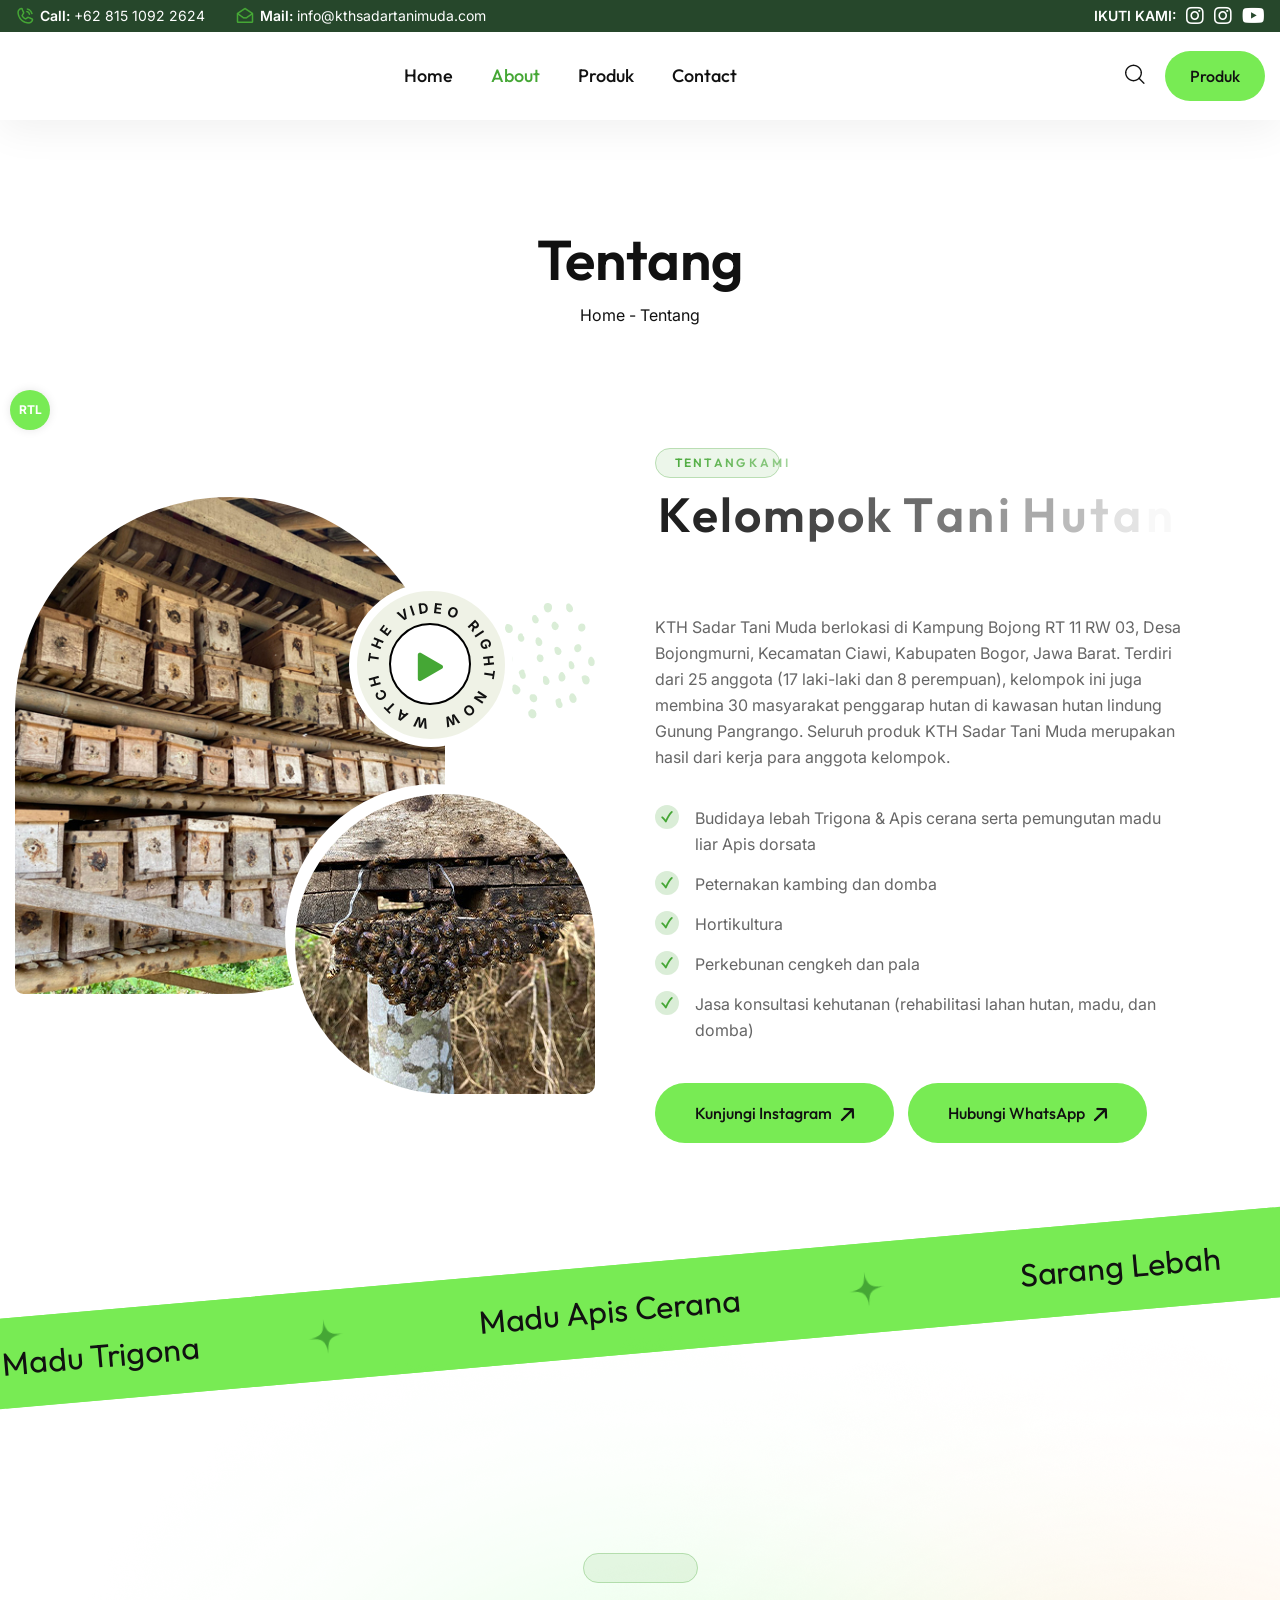
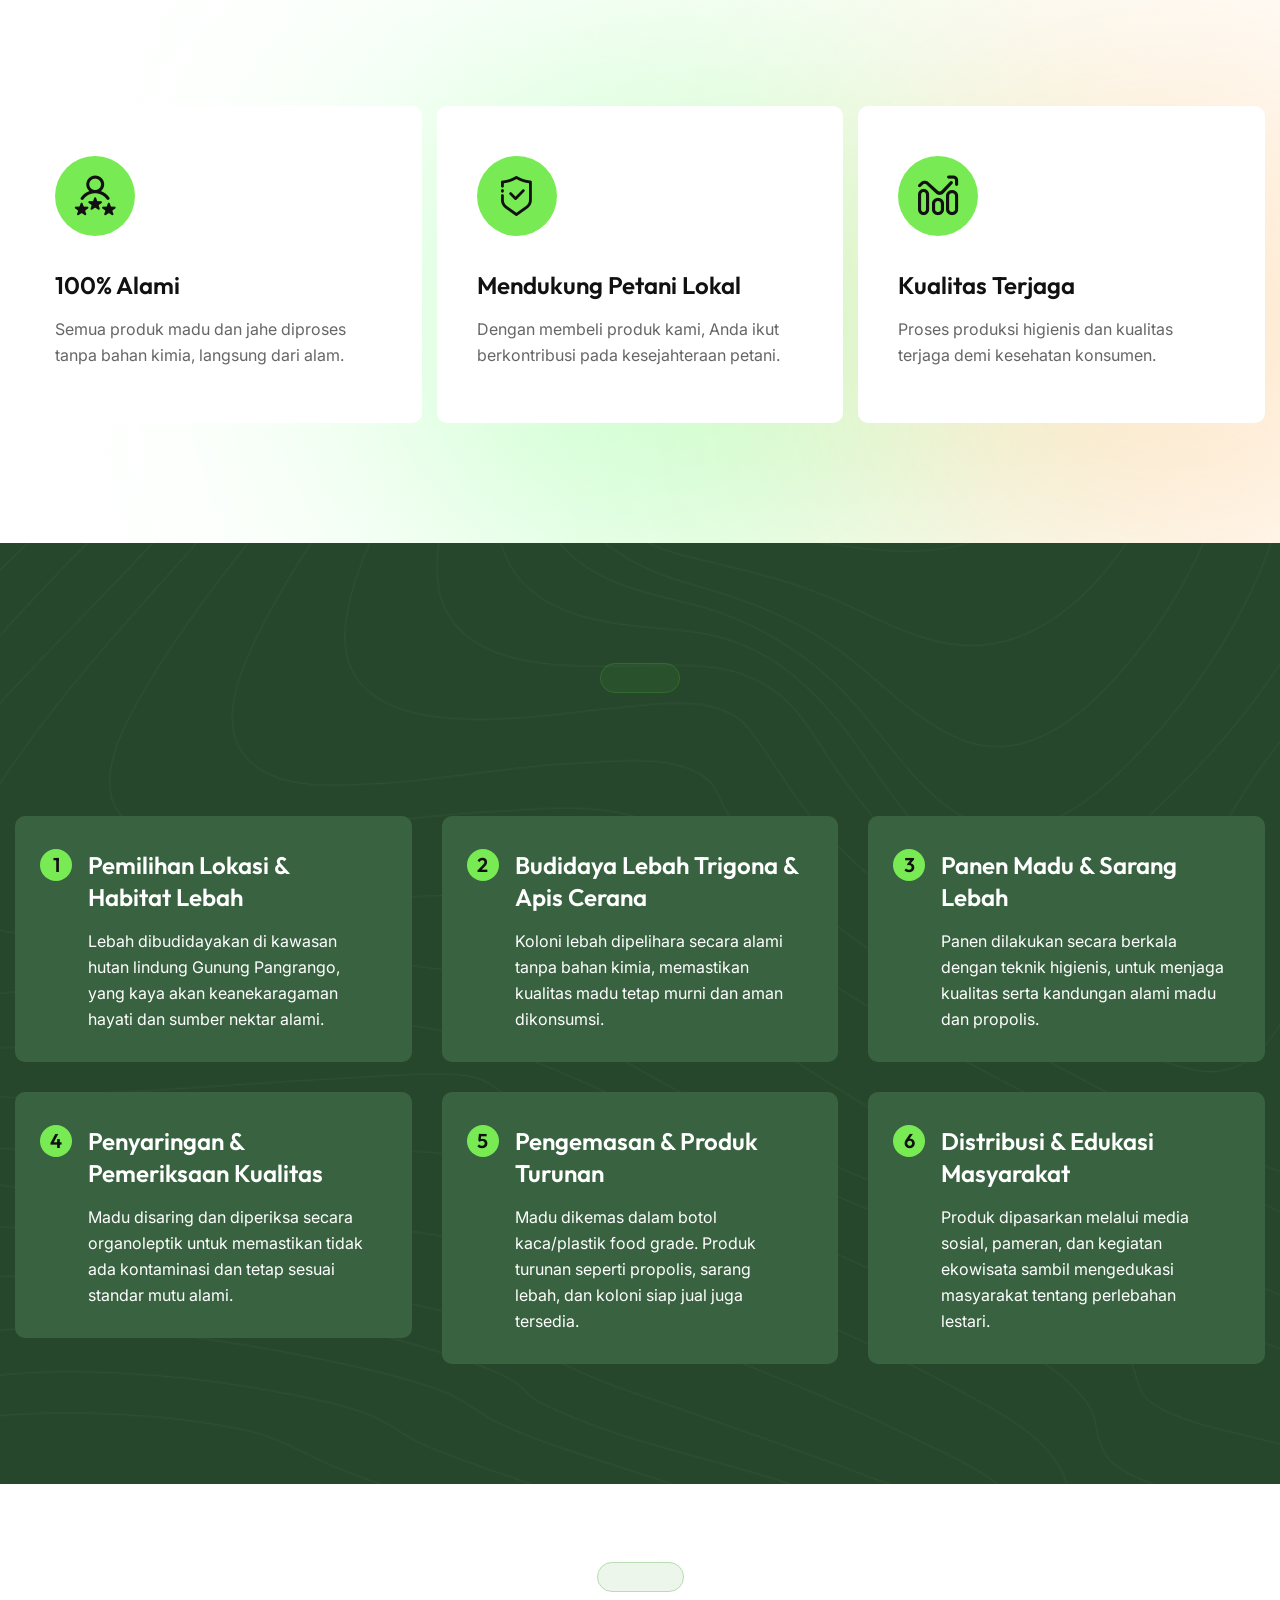
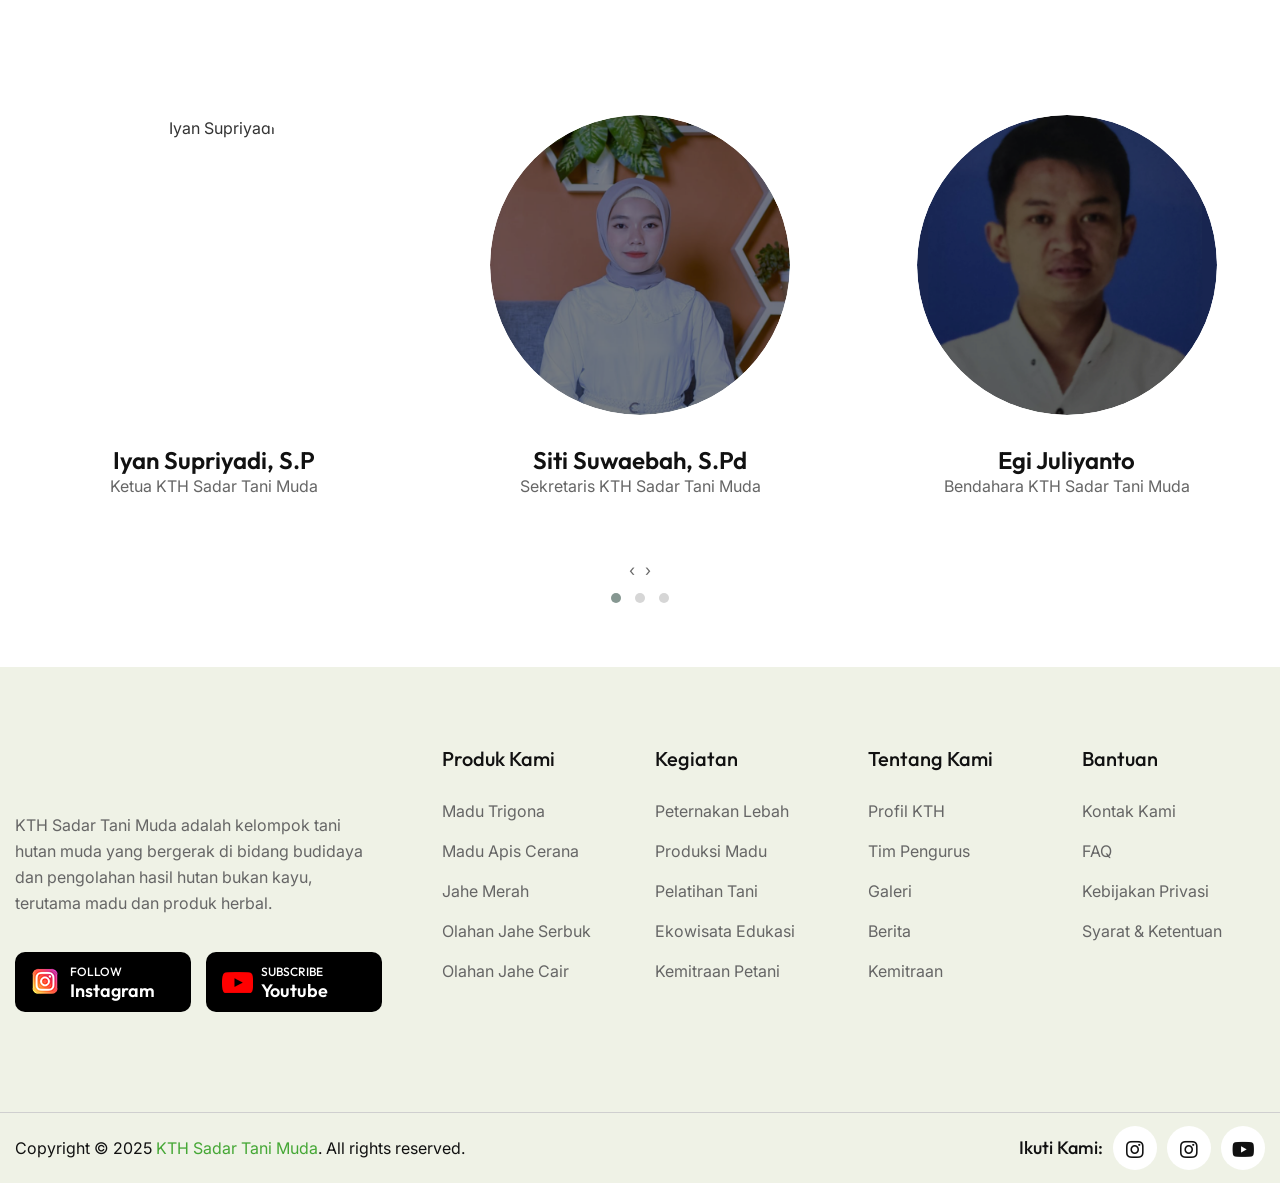
==== commit 236d3188: "revisi 2" ====
--- a/about.html
+++ b/about.html
@@ -301,11 +301,17 @@
                             <div class="curve-text z_2">
                                 <span class="curved-circle">watch&nbsp;&nbsp;the&nbsp;&nbsp;video&nbsp;&nbsp;right&nbsp;&nbsp;now&nbsp;&nbsp;</span>
                             </div>
-                            <a href="https://www.youtube.com/channel/UCb1nv2_lHt9W5WGYycVkCBQ/featured" class="lightbox-image video-btn" data-caption=""><i class="icon-8"></i></a>
-                        </div>
-                    </div>
-                </div>
-            </div>
+                            <a data-fancybox href="https://youtu.be/Kt0QjWHOuIQ">
+                                <i class="icon-8"></i>
+                            </a>                            
+                        </div>
+                    </div>
+                </div>
+            </div>
+
+            <link rel="stylesheet" href="https://cdn.jsdelivr.net/npm/@fancyapps/ui/dist/fancybox.css" />
+<script src="https://cdn.jsdelivr.net/npm/@fancyapps/ui/dist/fancybox.umd.js"></script>
+
 
             <!-- Right Column: Content -->
             <div class="col-lg-6 col-md-12 col-sm-12 content-column">
@@ -316,15 +322,19 @@
                             <h2 class="title-animation">Kelompok Tani Hutan Sadar Tani Muda</h2>
                         </div>
                         <div class="text-box">
-                            <p>KTH Sadar Tani Muda berlokasi di Kampung Bojong RT 11 RW 03, Desa Bojongmurni, Kecamatan Ciawi, Kabupaten Bogor, Jawa Barat. Terdiri dari 25 anggota (17 laki-laki dan 8 perempuan), kelompok ini juga membina 30 masyarakat penggarap hutan di kawasan hutan lindung Gunung Pangrango.</p>
-                            <ul class="list-style-one mb_40 clearfix">
-                                <li>Bernaung di bawah KTH Cikereteg Maju</li>
-                                <li>Budidaya lebah Trigona leaviceps & Apis cerana</li>
-                                <li>Pengolahan jahe merah berkualitas</li>
-                            </ul>
-                        </div>
+    <p>KTH Sadar Tani Muda berlokasi di Kampung Bojong RT 11 RW 03, Desa Bojongmurni, Kecamatan Ciawi, Kabupaten Bogor, Jawa Barat. Terdiri dari 25 anggota (17 laki-laki dan 8 perempuan), kelompok ini juga membina 30 masyarakat penggarap hutan di kawasan hutan lindung Gunung Pangrango. Seluruh produk KTH Sadar Tani Muda merupakan hasil dari kerja para anggota kelompok.</p>
+    <ul class="list-style-one mb_40 clearfix">
+        <li>Budidaya lebah Trigona & Apis cerana serta pemungutan madu liar Apis dorsata</li>
+        <li>Peternakan kambing dan domba</li>
+        <li>Hortikultura</li>
+        <li>Perkebunan cengkeh dan pala</li>
+        <li>Jasa konsultasi kehutanan (rehabilitasi lahan hutan, madu, dan domba)</li>
+    </ul>
+</div>
+
                         <div class="btn-box">
                             <a href="https://www.instagram.com/kth_sadartanimuda/" class="theme-btn btn-one" target="_blank"><span>Kunjungi Instagram</span></a>
+                            <a href="https://wa.me/6281510922624" class="theme-btn btn-one" style="margin-left:10px;" target="_blank"><span>Hubungi WhatsApp</span></a>
                         </div>
                     </div>
                 </div>
--- a/assets/css/style.css
+++ b/assets/css/style.css
@@ -535,8 +535,8 @@
   position: fixed;
   right: 30px;
   bottom: 30px;
-  height: 50px;
-  width: 50px;
+  height: 70px;
+  width: 70px;
   cursor: pointer;
   display: block;
   box-shadow: inset 0 0 0 2px rgba(0,46,65,0.2);
@@ -564,13 +564,13 @@
   content: "\e914";
   font-family: 'icomoon';
   text-align: center;
-  line-height: 50px;
+  line-height: 70px;
   font-size: 14px;
   color: var(--theme-color);
   left: 0;
   top: 0;
-  height: 50px;
-  width: 50px;
+  height: 70px;
+  width: 70px;
   cursor: pointer;
   display: block;
   z-index: 2;
--- a/assets/css/module-css/header.css
+++ b/assets/css/module-css/header.css
@@ -1,34 +1,32 @@
-
-
 /** main-header **/
 
-.main-header{
-  position: relative;
-}
-
-.main-header .outer-box{
+.main-header {
+  position: relative;
+}
+
+.main-header .outer-box {
   position: relative;
   display: flex;
   align-items: center;
   justify-content: space-between;
 }
 
-.header-style-one{
+.header-style-one {
   position: absolute;
   left: 0px;
   top: 30px;
   width: 100%;
 }
 
-.header-style-one .outer-box{
+.header-style-one .outer-box {
   background: #fff;
   border-radius: 60px;
   padding: 0px 15px;
 }
 
-.header-style-one .header-lower .outer-box:before{
-  position: absolute;
-  content: '';
+.header-style-one .header-lower .outer-box:before {
+  position: absolute;
+  content: "";
   background: rgba(255, 255, 255, 0.15);
   width: 100%;
   height: 100%;
@@ -37,14 +35,13 @@
   top: 8px;
 }
 
-
-.main-header .menu-right-content{
+.main-header .menu-right-content {
   position: relative;
   display: flex;
   align-items: center;
 }
 
-.main-header .menu-right-content .search-btn button{
+.main-header .menu-right-content .search-btn button {
   position: relative;
   display: inline-block;
   font-size: 20px;
@@ -52,11 +49,10 @@
   transition: all 500ms ease;
 }
 
-.main-header .menu-right-content .search-btn button:hover{
-
-}
-
-.main-header .menu-right-content .link-box a{
+.main-header .menu-right-content .search-btn button:hover {
+}
+
+.main-header .menu-right-content .link-box a {
   position: relative;
   display: inline-block;
   font-size: 18px;
@@ -67,163 +63,160 @@
   text-transform: capitalize;
 }
 
-.main-header .menu-right-content .link-box a:hover{
-
-}
-
-.main-header .menu-right-content .theme-btn{
+.main-header .menu-right-content .link-box a:hover {
+}
+
+.main-header .menu-right-content .theme-btn {
   padding: 10px 25px;
 }
 
-
 /** main-menu **/
 
-.main-menu{
+.main-menu {
   float: left;
 }
 
-.main-menu .navbar-collapse{
-  padding:0px;
-  display:block !important;
-}
-
-.main-menu .navigation{
-  margin:0px;
-}
-
-.main-menu .navigation > li{
-  position:inherit;
-  float:left;
-  z-index:2;
+.main-menu .navbar-collapse {
+  padding: 0px;
+  display: block !important;
+}
+
+.main-menu .navigation {
+  margin: 0px;
+}
+
+.main-menu .navigation > li {
+  position: inherit;
+  float: left;
+  z-index: 2;
   margin: 0px 19px;
-  -webkit-transition:all 300ms ease;
-  -moz-transition:all 300ms ease;
-  -ms-transition:all 300ms ease;
-  -o-transition:all 300ms ease;
-  transition:all 300ms ease;
-}
-
-.main-menu .navigation > li:last-child{
-  margin-right:0px !important;
-}
-
-.main-menu .navigation > li:first-child{
+  -webkit-transition: all 300ms ease;
+  -moz-transition: all 300ms ease;
+  -ms-transition: all 300ms ease;
+  -o-transition: all 300ms ease;
+  transition: all 300ms ease;
+}
+
+.main-menu .navigation > li:last-child {
+  margin-right: 0px !important;
+}
+
+.main-menu .navigation > li:first-child {
   margin-left: 0px !important;
 }
 
-.main-menu .navigation > li > a{
-  position:relative;
-  display:block;
-  text-align:center;
-  font-size:18px;
-  line-height:26px;
+.main-menu .navigation > li > a {
+  position: relative;
+  display: block;
+  text-align: center;
+  font-size: 18px;
+  line-height: 26px;
   padding-top: 31px;
   padding-bottom: 31px;
-  font-weight:500;
+  font-weight: 500;
   font-family: var(--title-font);
-  opacity:1;
+  opacity: 1;
   color: var(--title-color);
-  z-index:1;
-  -webkit-transition:all 500ms ease;
-  -moz-transition:all 500ms ease;
-  -ms-transition:all 500ms ease;
-  -o-transition:all 500ms ease;
-  transition:all 500ms ease;
-}
-
-.main-menu .navigation > li.dropdown > a{
+  z-index: 1;
+  -webkit-transition: all 500ms ease;
+  -moz-transition: all 500ms ease;
+  -ms-transition: all 500ms ease;
+  -o-transition: all 500ms ease;
+  transition: all 500ms ease;
+}
+
+.main-menu .navigation > li.dropdown > a {
   padding-right: 17px;
 }
 
 .main-menu .navigation > li.current > a,
-.main-menu .navigation > li:hover > a{
-  
-}
-
-.main-menu .navigation > li.dropdown > a:before{
+.main-menu .navigation > li:hover > a {
+}
+
+.main-menu .navigation > li.dropdown > a:before {
   position: absolute;
   content: "\f107";
-  font-family: 'Font Awesome 5 Pro';
+  font-family: "Font Awesome 5 Pro";
   top: 31px;
   right: 0px;
   font-weight: 500;
   transition: all 500ms ease;
 }
 
-.header-style-one .main-menu .navigation > li > a:after{
-  position: absolute;
-  content: '';
+.header-style-one .main-menu .navigation > li > a:after {
+  position: absolute;
+  content: "";
   width: 100%;
   height: 3px;
   right: 0px;
   bottom: 0px;
-  transform: scale(0,0);
+  transform: scale(0, 0);
   transition: all 500ms ease;
 }
 
 .header-style-one .main-menu .navigation > li.current > a:after,
-.header-style-one .main-menu .navigation > li:hover > a:after{
-  transform: scale(1,1);
+.header-style-one .main-menu .navigation > li:hover > a:after {
+  transform: scale(1, 1);
 }
 
 .main-menu .navigation > li > ul,
-.main-menu .navigation > li > .megamenu{
-  position:absolute;
+.main-menu .navigation > li > .megamenu {
+  position: absolute;
   left: inherit;
-  top:100%;
-  width:230px;
+  top: 100%;
+  width: 230px;
   margin-top: 15px;
   padding: 15px 30px;
-  z-index:100;
-  display:none;
+  z-index: 100;
+  display: none;
   background: #fff;
   opacity: 0;
   border-bottom: solid;
   border-width: 3px;
   visibility: hidden;
-  box-shadow: 0px 0px 30px 0px rgba(0, 0, 0, 0.10);
+  box-shadow: 0px 0px 30px 0px rgba(0, 0, 0, 0.1);
   border-radius: 0px;
-  transition:all 500ms ease;
-  -moz-transition:all 500ms ease;
-  -webkit-transition:all 500ms ease;
-  -ms-transition:all 500ms ease;
-  -o-transition:all 500ms ease;
-}
-
-.main-menu .navigation > li > ul.from-right{
-  left:auto;
-  right:0px;  
-}
-
-.main-menu .navigation > li > ul > li{
-  position:relative;
-  width:100%;
+  transition: all 500ms ease;
+  -moz-transition: all 500ms ease;
+  -webkit-transition: all 500ms ease;
+  -ms-transition: all 500ms ease;
+  -o-transition: all 500ms ease;
+}
+
+.main-menu .navigation > li > ul.from-right {
+  left: auto;
+  right: 0px;
+}
+
+.main-menu .navigation > li > ul > li {
+  position: relative;
+  width: 100%;
 }
 
 .main-menu .navigation > li > ul > li > a,
-.main-menu .navigation > li > .megamenu li > a{
-  position:relative;
-  display:block;
+.main-menu .navigation > li > .megamenu li > a {
+  position: relative;
+  display: block;
   padding: 5px 0px;
-  line-height:24px;
-  font-weight:500;
-  font-size:16px;
-  text-transform:capitalize;
+  line-height: 24px;
+  font-weight: 500;
+  font-size: 16px;
+  text-transform: capitalize;
   font-family: var(--title-font);
-  color:var(--title-color);
+  color: var(--title-color);
   text-align: left;
-  transition:all 500ms ease;
-  -moz-transition:all 500ms ease;
-  -webkit-transition:all 500ms ease;
-  -ms-transition:all 500ms ease;
-  -o-transition:all 500ms ease;
-}
-
-.main-menu .navigation > li > .megamenu li > a{
+  transition: all 500ms ease;
+  -moz-transition: all 500ms ease;
+  -webkit-transition: all 500ms ease;
+  -ms-transition: all 500ms ease;
+  -o-transition: all 500ms ease;
+}
+
+.main-menu .navigation > li > .megamenu li > a {
   padding-left: 0px;
 }
 
-.main-menu .navigation > li > .megamenu h4{
+.main-menu .navigation > li > .megamenu h4 {
   display: block;
   font-size: 20px;
   line-height: 30px;
@@ -231,56 +224,56 @@
 }
 
 .main-menu .navigation > li > ul > li > a:hover,
-.main-menu .navigation > li > .megamenu li > a:hover{
+.main-menu .navigation > li > .megamenu li > a:hover {
   letter-spacing: 1px;
 }
 
 .main-menu .navigation > li > ul > li:last-child > a,
-.main-menu .navigation > li > .megamenu li:last-child > a{
+.main-menu .navigation > li > .megamenu li:last-child > a {
   border-bottom: none;
 }
 
-.main-menu .navigation > li > ul > li.dropdown > a:after{
-  font-family: 'Font Awesome 5 Pro';
+.main-menu .navigation > li > ul > li.dropdown > a:after {
+  font-family: "Font Awesome 5 Pro";
   content: "\f105";
-  position:absolute;
-  right:0px;
-  top:6px;
-  display:block;
-  line-height:24px;
-  font-size:16px;
-  font-weight:500;
-  text-align:center;
-  z-index:5;  
-}
-
-.main-menu .navigation > li > ul > li > ul{
-  position:absolute;
-  left:100%;
-  top:0%;
+  position: absolute;
+  right: 0px;
+  top: 6px;
+  display: block;
+  line-height: 24px;
+  font-size: 16px;
+  font-weight: 500;
+  text-align: center;
+  z-index: 5;
+}
+
+.main-menu .navigation > li > ul > li > ul {
+  position: absolute;
+  left: 100%;
+  top: 0%;
   margin-left: 30px;
-  width:230px;
+  width: 230px;
   margin-top: 15px;
   padding: 15px 30px;
-  z-index:100;
-  display:none;
+  z-index: 100;
+  display: none;
   background: #fff;
   opacity: 0;
   border-bottom: solid;
   border-width: 3px;
   visibility: hidden;
-  box-shadow: 0px 0px 30px 0px rgba(0, 0, 0, 0.10);
+  box-shadow: 0px 0px 30px 0px rgba(0, 0, 0, 0.1);
   border-radius: 0px;
-  transition:all 500ms ease;
-  -moz-transition:all 500ms ease;
-  -webkit-transition:all 500ms ease;
-  -ms-transition:all 500ms ease;
-  -o-transition:all 500ms ease;
-}
-
-.main-menu .navigation > li > ul > li > ul:before{
-  position: absolute;
-  content: '';
+  transition: all 500ms ease;
+  -moz-transition: all 500ms ease;
+  -webkit-transition: all 500ms ease;
+  -ms-transition: all 500ms ease;
+  -o-transition: all 500ms ease;
+}
+
+.main-menu .navigation > li > ul > li > ul:before {
+  position: absolute;
+  content: "";
   background: transparent;
   width: 30px;
   height: 100%;
@@ -288,83 +281,82 @@
   top: 0px;
 }
 
-.main-menu .navigation > li > ul > li > ul.from-right{
-  left:auto;
-  right:0px;  
-}
-
-.main-menu .navigation > li > ul > li > ul > li{
-  position:relative;
-  width:100%;
-}
-
-.main-menu .navigation > li > ul > li > ul > li:last-child{
-  border-bottom:none; 
-}
-
-.main-menu .navigation > li > ul > li > ul > li > a{
-  position:relative;
-  display:block;
+.main-menu .navigation > li > ul > li > ul.from-right {
+  left: auto;
+  right: 0px;
+}
+
+.main-menu .navigation > li > ul > li > ul > li {
+  position: relative;
+  width: 100%;
+}
+
+.main-menu .navigation > li > ul > li > ul > li:last-child {
+  border-bottom: none;
+}
+
+.main-menu .navigation > li > ul > li > ul > li > a {
+  position: relative;
+  display: block;
   padding: 5px 0px;
-  line-height:24px;
-  font-weight:500;
-  font-size:16px;
-  text-transform:capitalize;
+  line-height: 24px;
+  font-weight: 500;
+  font-size: 16px;
+  text-transform: capitalize;
   font-family: var(--title-font);
-  color:var(--title-color);
+  color: var(--title-color);
   text-align: left;
-  transition:all 500ms ease;
-  -moz-transition:all 500ms ease;
-  -webkit-transition:all 500ms ease;
-  -ms-transition:all 500ms ease;
-  -o-transition:all 500ms ease;
-}
-
-.main-menu .navigation > li > ul > li > ul > li:last-child > a{
+  transition: all 500ms ease;
+  -moz-transition: all 500ms ease;
+  -webkit-transition: all 500ms ease;
+  -ms-transition: all 500ms ease;
+  -o-transition: all 500ms ease;
+}
+
+.main-menu .navigation > li > ul > li > ul > li:last-child > a {
   border-bottom: none;
 }
 
-.main-menu .navigation > li > ul > li > ul > li > a:hover{
+.main-menu .navigation > li > ul > li > ul > li > a:hover {
   letter-spacing: 1px;
 }
 
 .main-menu .navigation > li.dropdown:hover > ul,
-.main-menu .navigation > li.dropdown:hover > .megamenu{
-  visibility:visible;
-  opacity:1;
+.main-menu .navigation > li.dropdown:hover > .megamenu {
+  visibility: visible;
+  opacity: 1;
   margin-top: 0px;
   top: 100%;
 }
 
-.main-menu .navigation li > ul > li.dropdown:hover > ul{
-  visibility:visible;
-  opacity:1;
-  top: 0%; 
+.main-menu .navigation li > ul > li.dropdown:hover > ul {
+  visibility: visible;
+  opacity: 1;
+  top: 0%;
   margin-top: 0px;
 }
 
-.main-menu .navigation li.dropdown .dropdown-btn{
-  position:absolute;
-  right:-32px;
-  top:66px;
-  width:34px;
-  height:30px;
-  text-align:center;
-  font-size:18px;
-  line-height:26px;
-  color:#3b3b3b;
-  cursor:pointer;
+.main-menu .navigation li.dropdown .dropdown-btn {
+  position: absolute;
+  right: -32px;
+  top: 66px;
+  width: 34px;
+  height: 30px;
+  text-align: center;
+  font-size: 18px;
+  line-height: 26px;
+  color: #3b3b3b;
+  cursor: pointer;
   display: none;
-  z-index:5;
+  z-index: 5;
   transition: all 500ms ease;
 }
 
 .main-menu .navigation li.current.dropdown .dropdown-btn,
-.main-menu .navigation li:hover .dropdown-btn{
-  
-}
-
-.main-menu .navigation li.dropdown ul li.dropdown .dropdown-btn{
+.main-menu .navigation li:hover .dropdown-btn {
+}
+
+.main-menu .navigation li.dropdown ul li.dropdown .dropdown-btn {
   display: none;
 }
 
@@ -378,11 +370,11 @@
   display: none;
 }
 
-.mobile-menu .nav-logo img{
+.mobile-menu .nav-logo img {
   max-width: 160px;
 }
 
-.menu-area .mobile-nav-toggler .icon-bar{
+.menu-area .mobile-nav-toggler .icon-bar {
   position: relative;
   height: 2px;
   width: 30px;
@@ -396,44 +388,42 @@
   transition: all 300ms ease;
 }
 
-.menu-area .mobile-nav-toggler .icon-bar:last-child{
+.menu-area .mobile-nav-toggler .icon-bar:last-child {
   margin-bottom: 0px;
 }
 
-
 /** megamenu-style **/
 
-.main-menu .navigation > li.dropdown > .megamenu{
+.main-menu .navigation > li.dropdown > .megamenu {
   position: absolute;
   width: 100%;
   padding: 30px 50px;
   left: 0px;
 }
 
-.main-menu .navigation li.dropdown .megamenu li h4{
+.main-menu .navigation li.dropdown .megamenu li h4 {
   margin-bottom: 10px;
 }
 
-
 /** mobile-menu **/
 
-.nav-outer .mobile-nav-toggler{
+.nav-outer .mobile-nav-toggler {
   position: relative;
   float: right;
   font-size: 40px;
   line-height: 50px;
   cursor: pointer;
-  color:#3786ff;
+  color: #3786ff;
   display: none;
 }
 
-.mobile-menu{
+.mobile-menu {
   position: fixed;
   right: 0;
   top: 0;
   width: 300px;
-  padding-right:30px;
-  max-width:100%;
+  padding-right: 30px;
+  max-width: 100%;
   height: 100%;
   opacity: 0;
   visibility: hidden;
@@ -441,27 +431,27 @@
   transition: all 900ms ease;
 }
 
-.mobile-menu .navbar-collapse{
-  display:block !important; 
-}
-
-.mobile-menu .nav-logo{
-  position:relative;
-  padding:50px 25px;
-  text-align:left;  
+.mobile-menu .navbar-collapse {
+  display: block !important;
+}
+
+.mobile-menu .nav-logo {
+  position: relative;
+  padding: 50px 25px;
+  text-align: left;
   padding-bottom: 100px;
 }
 
-.mobile-menu-visible{
+.mobile-menu-visible {
   overflow: hidden;
 }
 
-.mobile-menu-visible .mobile-menu{
+.mobile-menu-visible .mobile-menu {
   opacity: 1;
   visibility: visible;
 }
 
-.mobile-menu .menu-backdrop{
+.mobile-menu .menu-backdrop {
   position: fixed;
   left: 0%;
   top: 0;
@@ -472,15 +462,15 @@
   background-color: #000;
 }
 
-.mobile-menu-visible .mobile-menu .menu-backdrop{
-  opacity: 0.70;
+.mobile-menu-visible .mobile-menu .menu-backdrop {
+  opacity: 0.7;
   visibility: visible;
   right: 100%;
-  -webkit-transition: all .8s ease-out 0s;
-  -o-transition: all .8s ease-out 0s
-}
-
-.mobile-menu .menu-box{
+  -webkit-transition: all 0.8s ease-out 0s;
+  -o-transition: all 0.8s ease-out 0s;
+}
+
+.mobile-menu .menu-box {
   position: absolute;
   left: 0px;
   top: 0px;
@@ -500,7 +490,7 @@
   transition: all 900ms ease !important;
 }
 
-.mobile-menu-visible .mobile-menu .menu-box{
+.mobile-menu-visible .mobile-menu .menu-box {
   opacity: 1;
   visibility: visible;
   -webkit-transition: all 0.7s ease;
@@ -511,7 +501,7 @@
   transform: translateX(0%);
 }
 
-.mobile-menu .close-btn{
+.mobile-menu .close-btn {
   position: absolute;
   right: 25px;
   top: 10px;
@@ -524,28 +514,28 @@
   z-index: 10;
 }
 
-.mobile-menu .navigation{
+.mobile-menu .navigation {
   position: relative;
   display: block;
   width: 100%;
   float: none;
 }
 
-.mobile-menu .navigation li{
-  position: relative;
-  display: block;
-  border-top: 1px solid rgba(255,255,255,0.10);
-}
-
-.mobile-menu .navigation:last-child{
-  border-bottom: 1px solid rgba(255,255,255,0.10);
-}
-
-.mobile-menu .navigation li > ul > li:first-child{
-  border-top: 1px solid rgba(255,255,255,0.10);
-}
-
-.mobile-menu .navigation li > a{
+.mobile-menu .navigation li {
+  position: relative;
+  display: block;
+  border-top: 1px solid rgba(255, 255, 255, 0.1);
+}
+
+.mobile-menu .navigation:last-child {
+  border-bottom: 1px solid rgba(255, 255, 255, 0.1);
+}
+
+.mobile-menu .navigation li > ul > li:first-child {
+  border-top: 1px solid rgba(255, 255, 255, 0.1);
+}
+
+.mobile-menu .navigation li > a {
   position: relative;
   display: block;
   line-height: 24px;
@@ -558,95 +548,94 @@
   -moz-transition: all 500ms ease;
   -ms-transition: all 500ms ease;
   -o-transition: all 500ms ease;
-  transition: all 500ms ease; 
-}
-
-.mobile-menu .navigation li ul li > a{
+  transition: all 500ms ease;
+}
+
+.mobile-menu .navigation li ul li > a {
   font-size: 16px;
   margin-left: 20px;
   text-transform: capitalize;
 }
 
-.mobile-menu .navigation li > a:before{
-  content:'';
-  position:absolute;
-  left:0;
-  top:0;
-  height:0;
-  border-left:5px solid #fff;
+.mobile-menu .navigation li > a:before {
+  content: "";
+  position: absolute;
+  left: 0;
+  top: 0;
+  height: 0;
+  border-left: 5px solid #fff;
   -webkit-transition: all 500ms ease;
   -moz-transition: all 500ms ease;
   -ms-transition: all 500ms ease;
   -o-transition: all 500ms ease;
-  transition: all 500ms ease; 
-}
-
-.mobile-menu .navigation li.current > a:before{
-  height:100%;
-}
-
-.mobile-menu .navigation li.dropdown .dropdown-btn{
-  position:absolute;
-  right:6px;
-  top:6px;
-  width:32px;
-  height:32px;
-  text-align:center;
-  font-size:16px;
-  line-height:32px;
-  color:#ffffff;
-  background:rgba(255,255,255,0.10);
-  cursor:pointer;
-  border-radius:2px;
+  transition: all 500ms ease;
+}
+
+.mobile-menu .navigation li.current > a:before {
+  height: 100%;
+}
+
+.mobile-menu .navigation li.dropdown .dropdown-btn {
+  position: absolute;
+  right: 6px;
+  top: 6px;
+  width: 32px;
+  height: 32px;
+  text-align: center;
+  font-size: 16px;
+  line-height: 32px;
+  color: #ffffff;
+  background: rgba(255, 255, 255, 0.1);
+  cursor: pointer;
+  border-radius: 2px;
   -webkit-transition: all 500ms ease;
   -moz-transition: all 500ms ease;
   -ms-transition: all 500ms ease;
   -o-transition: all 500ms ease;
-  transition: all 500ms ease; 
-  z-index:5;
-}
-
-.mobile-menu .navigation li.dropdown .dropdown-btn.open{
+  transition: all 500ms ease;
+  z-index: 5;
+}
+
+.mobile-menu .navigation li.dropdown .dropdown-btn.open {
   color: #ffffff;
-  -webkit-transform:rotate(90deg);
-  -ms-transform:rotate(90deg);
-  transform:rotate(90deg);  
+  -webkit-transform: rotate(90deg);
+  -ms-transform: rotate(90deg);
+  transform: rotate(90deg);
 }
 
 .mobile-menu .navigation li > ul,
 .mobile-menu .navigation li > ul > li > ul,
-.mobile-menu .navigation > li.dropdown > .megamenu{
+.mobile-menu .navigation > li.dropdown > .megamenu {
   display: none;
 }
 
-.mobile-menu .social-links{
-  position:relative;
-  padding:0px 25px;
-}
-
-.mobile-menu .social-links li{
-  position:relative;
-  display:inline-block;
-  margin:0px 10px 10px;
-}
-
-.mobile-menu .social-links li a{
-  position:relative;
-  line-height:32px;
-  font-size:16px;
-  color:#ffffff;
+.mobile-menu .social-links {
+  position: relative;
+  padding: 0px 25px;
+}
+
+.mobile-menu .social-links li {
+  position: relative;
+  display: inline-block;
+  margin: 0px 10px 10px;
+}
+
+.mobile-menu .social-links li a {
+  position: relative;
+  line-height: 32px;
+  font-size: 16px;
+  color: #ffffff;
   -webkit-transition: all 500ms ease;
   -moz-transition: all 500ms ease;
   -ms-transition: all 500ms ease;
   -o-transition: all 500ms ease;
-  transition: all 500ms ease; 
-}
-
-.mobile-menu .social-links li a:hover{
-  
-}
-
-div#mCSB_1_container{
+  transition: all 500ms ease;
+}
+
+.mobile-menu .social-links li a:hover {
+}
+
+div#mCSB_1_container {
   top: 0px !important;
 }
 
@@ -667,55 +656,53 @@
   position: relative;
   display: block;
   font-size: 15px;
-  color: rgba(255,255,255,0.80);
+  color: rgba(255, 255, 255, 0.8);
   margin-bottom: 3px;
 }
 
-.mobile-menu .contact-info ul li a{
-  color: rgba(255,255,255,0.80);
-}
-
-.mobile-menu .contact-info ul li a:hover{
-  
-}
-
-.mobile-menu .contact-info ul li:last-child{
+.mobile-menu .contact-info ul li a {
+  color: rgba(255, 255, 255, 0.8);
+}
+
+.mobile-menu .contact-info ul li a:hover {
+}
+
+.mobile-menu .contact-info ul li:last-child {
   margin-bottom: 0px;
 }
 
-
 /** header-style-two **/
 
-.header-style-two{
-  position: relative;
-  background: #EFF2E6;
-}
-
-.header-top{
+.header-style-two {
+  position: relative;
+  background: #eff2e6;
+}
+
+.header-top {
   position: relative;
   padding: 6px 0px;
-  border-bottom: 1px solid #D1D1D1;
-}
-
-.main-header .outer-container{
+  border-bottom: 1px solid #d1d1d1;
+}
+
+.main-header .outer-container {
   position: relative;
   padding: 0px 40px;
 }
 
-.header-top .top-inner{
+.header-top .top-inner {
   position: relative;
   display: flex;
   align-items: center;
   justify-content: space-between;
 }
 
-.header-top .info{
+.header-top .info {
   position: relative;
   display: flex;
   align-items: center;
 }
 
-.header-top .info li{
+.header-top .info li {
   position: relative;
   display: inline-block;
   margin-right: 30px;
@@ -726,61 +713,60 @@
   padding-left: 25px;
 }
 
-.header-top .info li:last-child{
+.header-top .info li:last-child {
   margin: 0px !important;
 }
 
-.header-top .info li a{
+.header-top .info li a {
   position: relative;
   display: inline-block;
   font-weight: 400;
   color: #666666;
 }
 
-.header-top .info li a:hover{
-
-}
-
-.header-top .info li img{
+.header-top .info li a:hover {
+}
+
+.header-top .info li img {
   position: absolute;
   left: 0px;
   top: 0px;
 }
 
-.header-top p{
+.header-top p {
   font-size: 14px;
   color: var(--title-color);
 }
 
-.header-top p span{
+.header-top p span {
   font-weight: 600;
   text-transform: uppercase;
-  color: #FF3E3E;
-}
-
-.header-top .right-column{
+  color: #ff3e3e;
+}
+
+.header-top .right-column {
   position: relative;
   display: flex;
   align-items: center;
 }
 
-.header-top .social-links{
+.header-top .social-links {
   position: relative;
   display: flex;
   align-items: center;
 }
 
-.header-top .social-links li{
+.header-top .social-links li {
   position: relative;
   display: flex;
   margin-right: 10px;
 }
 
-.header-top .social-links li:last-child{
+.header-top .social-links li:last-child {
   margin: 0px !important;
 }
 
-.header-top .social-links li span{
+.header-top .social-links li span {
   position: relative;
   display: inline-block;
   font-size: 14px;
@@ -790,7 +776,7 @@
   color: var(--title-color);
 }
 
-.header-top .social-links li a{
+.header-top .social-links li a {
   position: relative;
   display: inline-block;
   font-size: 20px;
@@ -798,215 +784,204 @@
   color: var(--title-color);
 }
 
-.header-top .social-links li a:hover{
-
-}
-
+.header-top .social-links li a:hover {
+}
 
 /** header-style-three **/
 
-.header-style-three{
-  position: relative;
-  display: block;
-}
-
-.header-style-three .header-top{
+.header-style-three {
+  position: relative;
+  display: block;
+}
+
+.header-style-three .header-top {
   background: var(--secondary-color);
   border-bottom: none;
 }
 
 .header-style-three .header-top .info li,
-.header-style-three .header-top .info li a{
+.header-style-three .header-top .info li a {
   color: #fff;
 }
 
-.header-style-three .header-top .info li a:hover{
+.header-style-three .header-top .info li a:hover {
   text-decoration: underline;
 }
 
 .header-style-three .language-picker__flag,
-.header-style-three .language-picker__button:before{
+.header-style-three .language-picker__button:before {
   color: #fff;
 }
 
-.header-style-three .language-picker__list li a{
+.header-style-three .language-picker__list li a {
   color: var(--text-color);
 }
 
 .header-style-three .header-top .social-links li span,
-.header-style-three .header-top .social-links li a{
+.header-style-three .header-top .social-links li a {
   color: #fff;
 }
 
-
 /** header-style-four **/
 
-.header-style-four .main-menu .navigation > li > a:after{
-  position: absolute;
-  content: '';
+.header-style-four .main-menu .navigation > li > a:after {
+  position: absolute;
+  content: "";
   width: 100%;
   height: 3px;
   right: 0px;
   top: 0px;
-  transform: scale(0,0);
+  transform: scale(0, 0);
   transition: all 500ms ease;
 }
 
 .header-style-four .main-menu .navigation > li.current > a:after,
-.header-style-four .main-menu .navigation > li:hover > a:after{
-  transform: scale(1,1);
-}
-
-
-.header-style-five .header-top{
+.header-style-four .main-menu .navigation > li:hover > a:after {
+  transform: scale(1, 1);
+}
+
+.header-style-five .header-top {
   border: none;
   background: var(--secondary-color);
 }
 
 .header-style-five .header-top .info li a,
 .header-style-five .header-top .info li,
-.header-style-five .header-top p{
+.header-style-five .header-top p {
   color: #fff;
 }
 
 .header-style-five .language-picker__flag,
 .header-style-five .language-picker__button:before,
-.header-style-five .header-top .social-links li span{
+.header-style-five .header-top .social-links li span {
   color: #fff;
 }
 
-.header-style-five .header-top .social-links li a{
-  color: rgba(255, 255, 255, 0.80);
-}
-
-.header-style-five .header-top .social-links li a:hover{
-
-}
-
-.header-style-five .language-picker__list li a{
+.header-style-five .header-top .social-links li a {
+  color: rgba(255, 255, 255, 0.8);
+}
+
+.header-style-five .header-top .social-links li a:hover {
+}
+
+.header-style-five .language-picker__list li a {
   color: var(--text-color);
 }
 
-
-
 /** rtl-css **/
 
 .rtl .main-header .menu-right-content .search-btn,
-.rtl .main-header .menu-right-content .link-box{
+.rtl .main-header .menu-right-content .link-box {
   margin-right: 0px;
   margin-left: 20px;
 }
 
-.rtl .header-style-one .outer-box .logo-box{
+.rtl .header-style-one .outer-box .logo-box {
   padding-left: 0px;
   padding-right: 15px;
 }
 
-.rtl .header-top .info li{
+.rtl .header-top .info li {
   margin-right: 0px;
   margin-left: 30px;
 }
 
-.rtl .language-picker{
+.rtl .language-picker {
   margin-right: 0px;
   margin-left: 30px;
 }
 
-.rtl .header-top .social-links li{
+.rtl .header-top .social-links li {
   margin-right: 0px;
   margin-left: 10px;
 }
 
-
 /** responsive-css **/
 
-
-@media only screen and (max-width: 1349px){
-
-
-
-}
-
-@media only screen and (max-width: 1200px){
-  .header-top .top-inner{
+@media only screen and (max-width: 1349px) {
+}
+
+@media only screen and (max-width: 1200px) {
+  .header-top .top-inner {
     display: block;
     text-align: center;
   }
 
   .header-top .info,
-  .header-top .right-column{
+  .header-top .right-column {
     justify-content: center;
   }
 
-  .main-header .outer-box{
+  .main-header .outer-box {
     padding-top: 15px;
     padding-bottom: 15px;
   }
 }
 
-@media only screen and (max-width: 991px){
-  
-
-}
-
-@media only screen and (max-width: 767px){
-  
-
-}
-
-@media only screen and (max-width: 599px){
-  .main-header .menu-right-content{
+@media only screen and (max-width: 991px) {
+  /* 1. Hilangkan background hijau pada tombol garis tiga */
+  .mobile-nav-toggler {
+    background: transparent !important;
+    box-shadow: none;
+    border: none;
+  }
+
+  @media only screen and (max-width: 991px) {
+  .menu-area .mobile-nav-toggler .icon-bar {
+    background-color: #616161 !important; /* hijau */
+  }
+}
+
+  /* 2. Posisikan tombol garis tiga di kanan pada layar kecil */
+  .main-header .header-lower .outer-box {
+    display: flex;
+    align-items: center;
+    justify-content: space-between;
+  }
+  .main-header .mobile-nav-toggler {
+    margin-left: auto;
+    margin-right: 0;
+    position: relative;
+    right: 0;
+    left: auto;
+    order: 3; /* pastikan di paling kanan */
+  }
+  .main-header .logo-box {
+    order: 1;
+  }
+  .main-header .menu-area {
+    order: 2;
+  }
+}
+
+@media only screen and (max-width: 767px) {
+}
+
+@media only screen and (max-width: 599px) {
+  .main-header .menu-right-content {
     display: none;
   }
 
-  .header-style-one .outer-box .logo-box{
+  .header-style-one .outer-box .logo-box {
     padding-left: 0px;
   }
 
-  .rtl .header-style-one .outer-box .logo-box{
+  .rtl .header-style-one .outer-box .logo-box {
     padding-right: 0px;
   }
 }
 
-@media only screen and (max-width: 499px){
-
-  .main-header .outer-container{
+@media only screen and (max-width: 499px) {
+  .main-header .outer-container {
     padding-left: 15px;
     padding-right: 15px;
   }
 
-  .header-top .info{
+  .header-top .info {
     display: block;
   }
 
-  .main-header .logo-box{
+  .main-header .logo-box {
     padding: 0px !important;
   }
-
-}
-
-
-
-
-
-
-
-
-
-
-
-
-
-
-
-
-
-
-
-
-
-
-
-
-
-
+}
